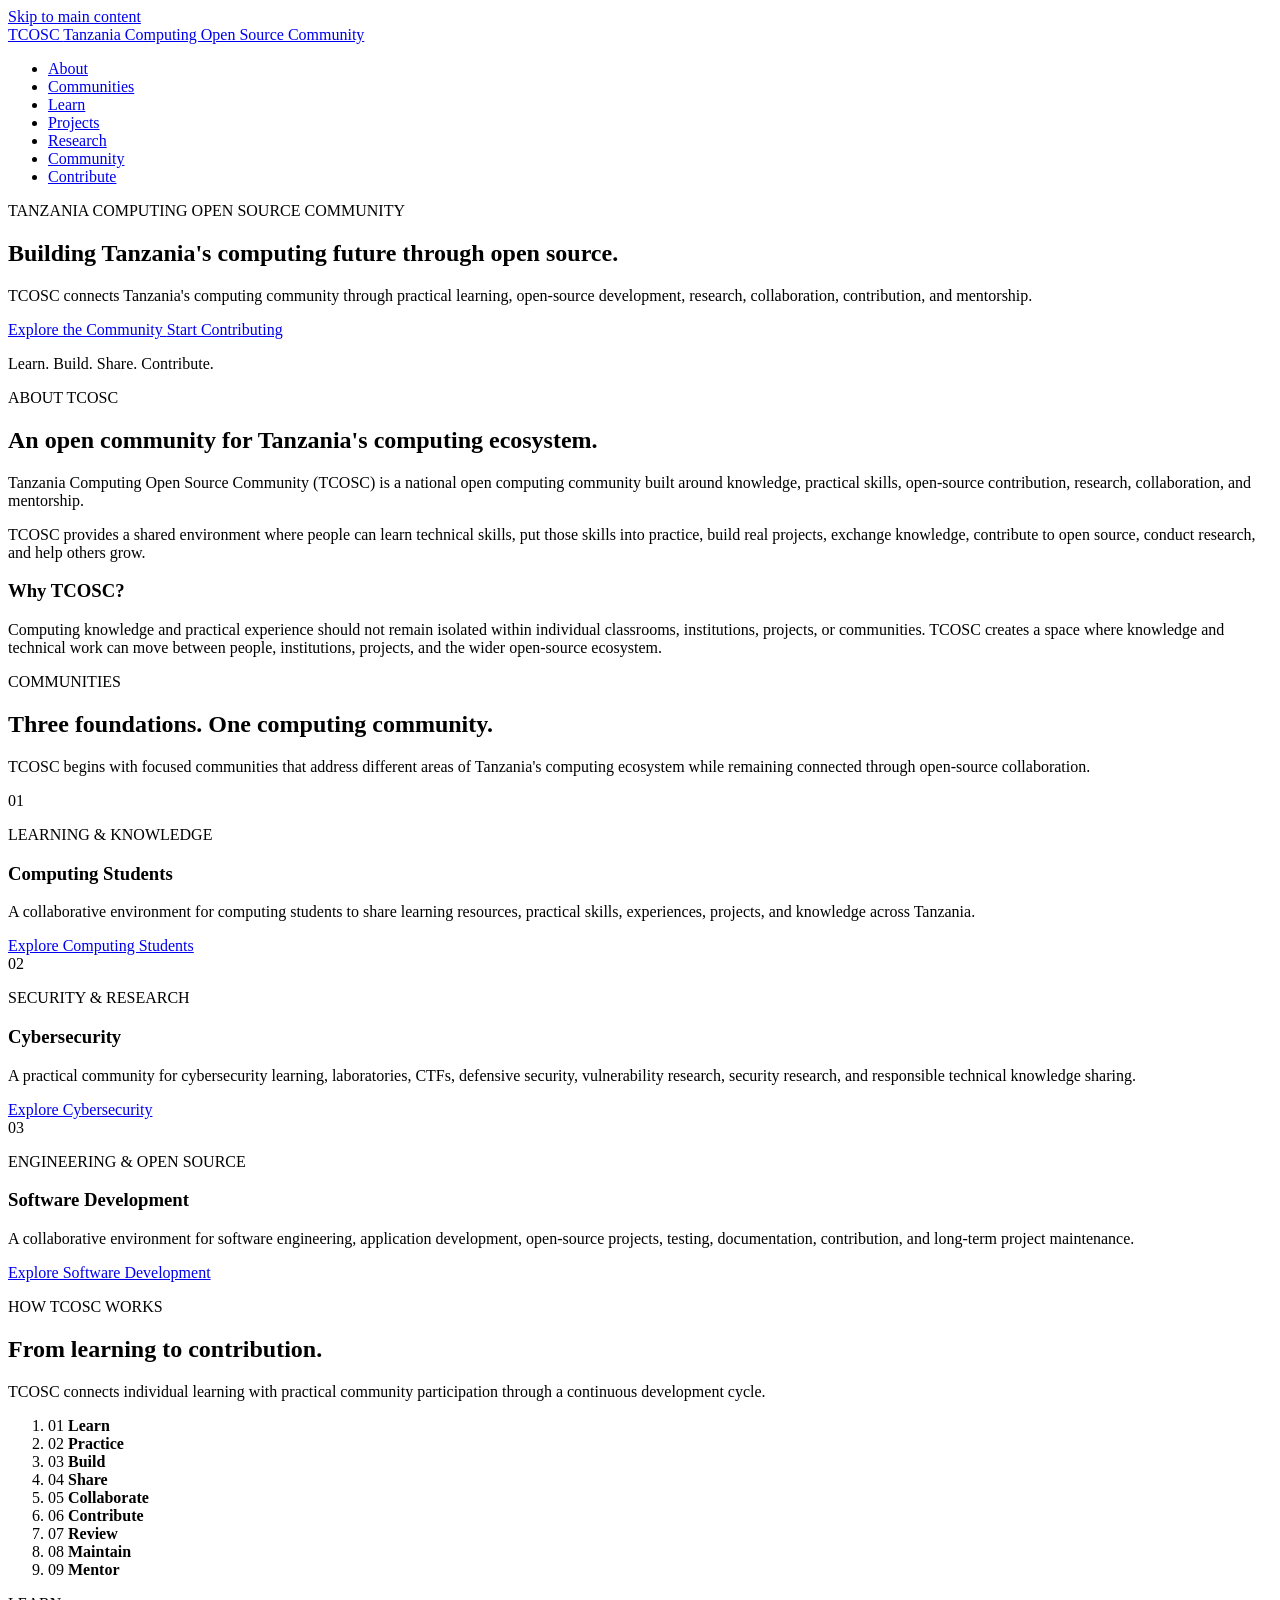
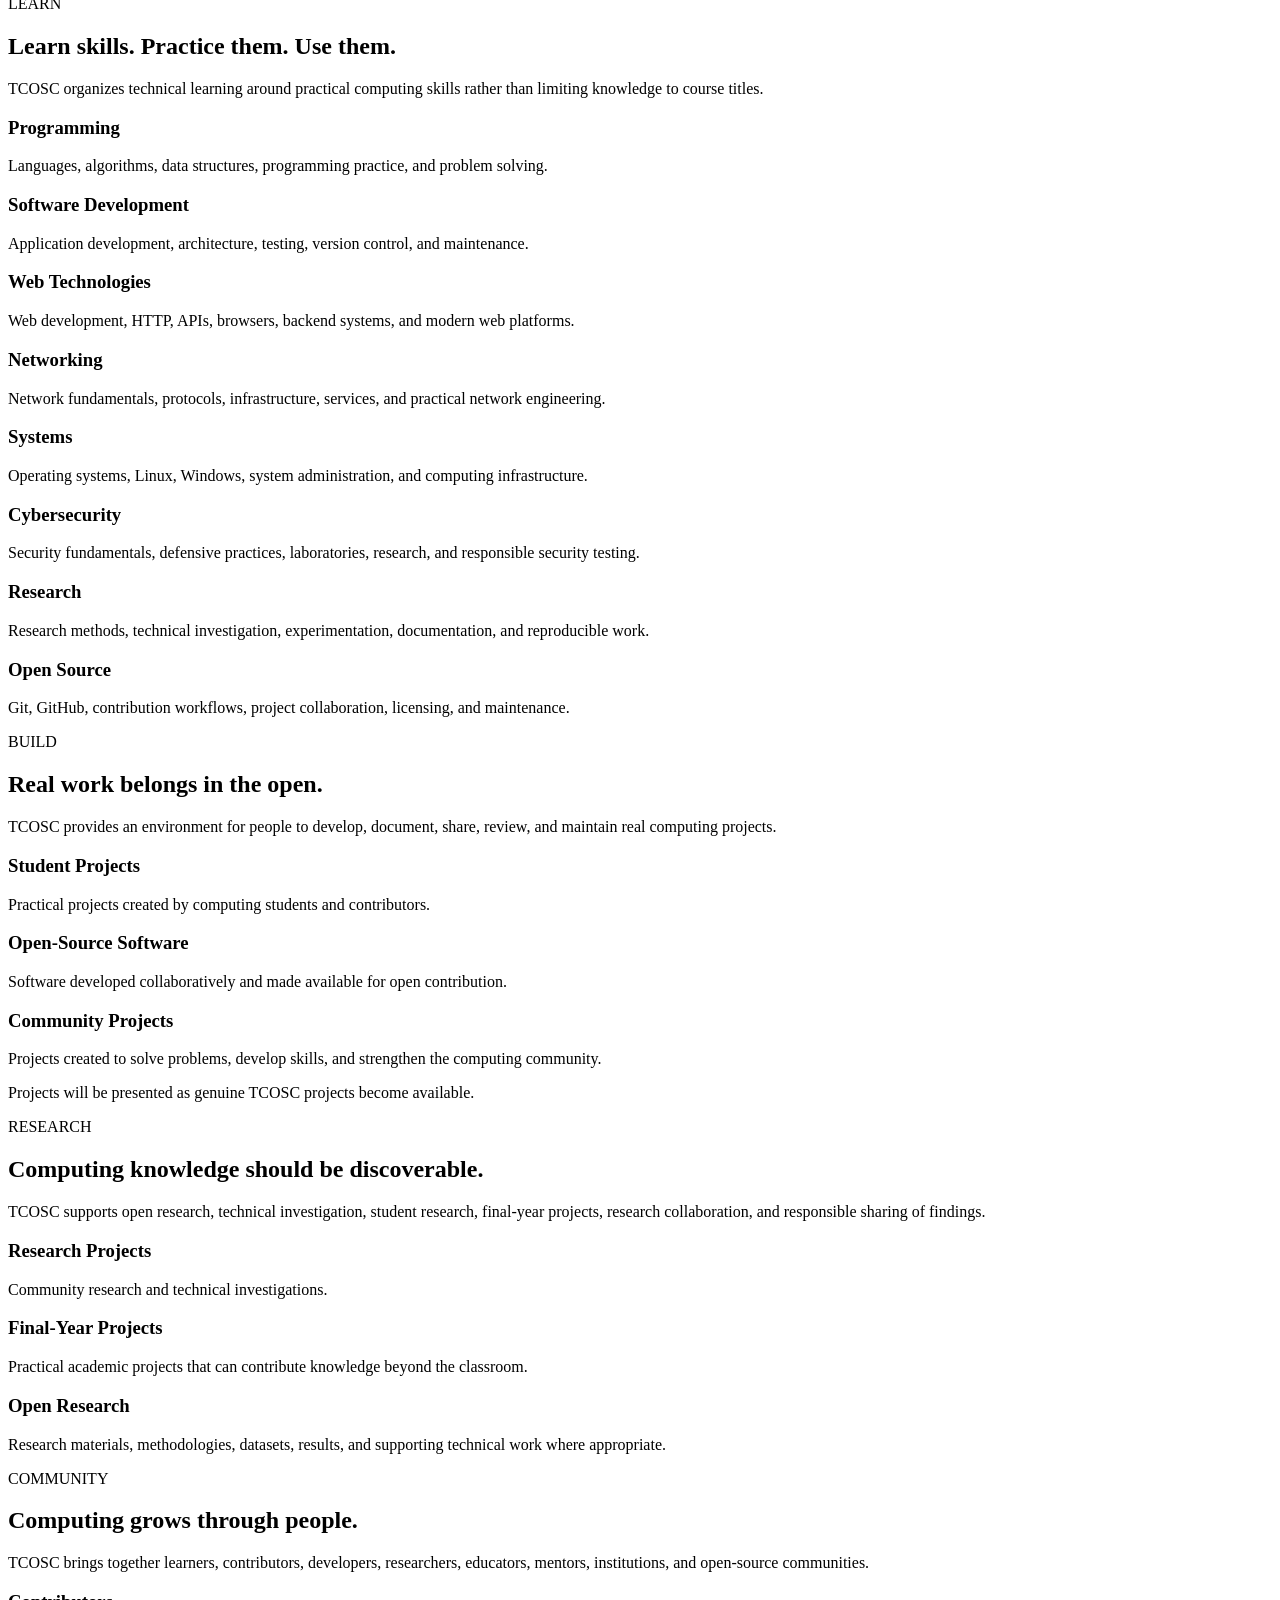
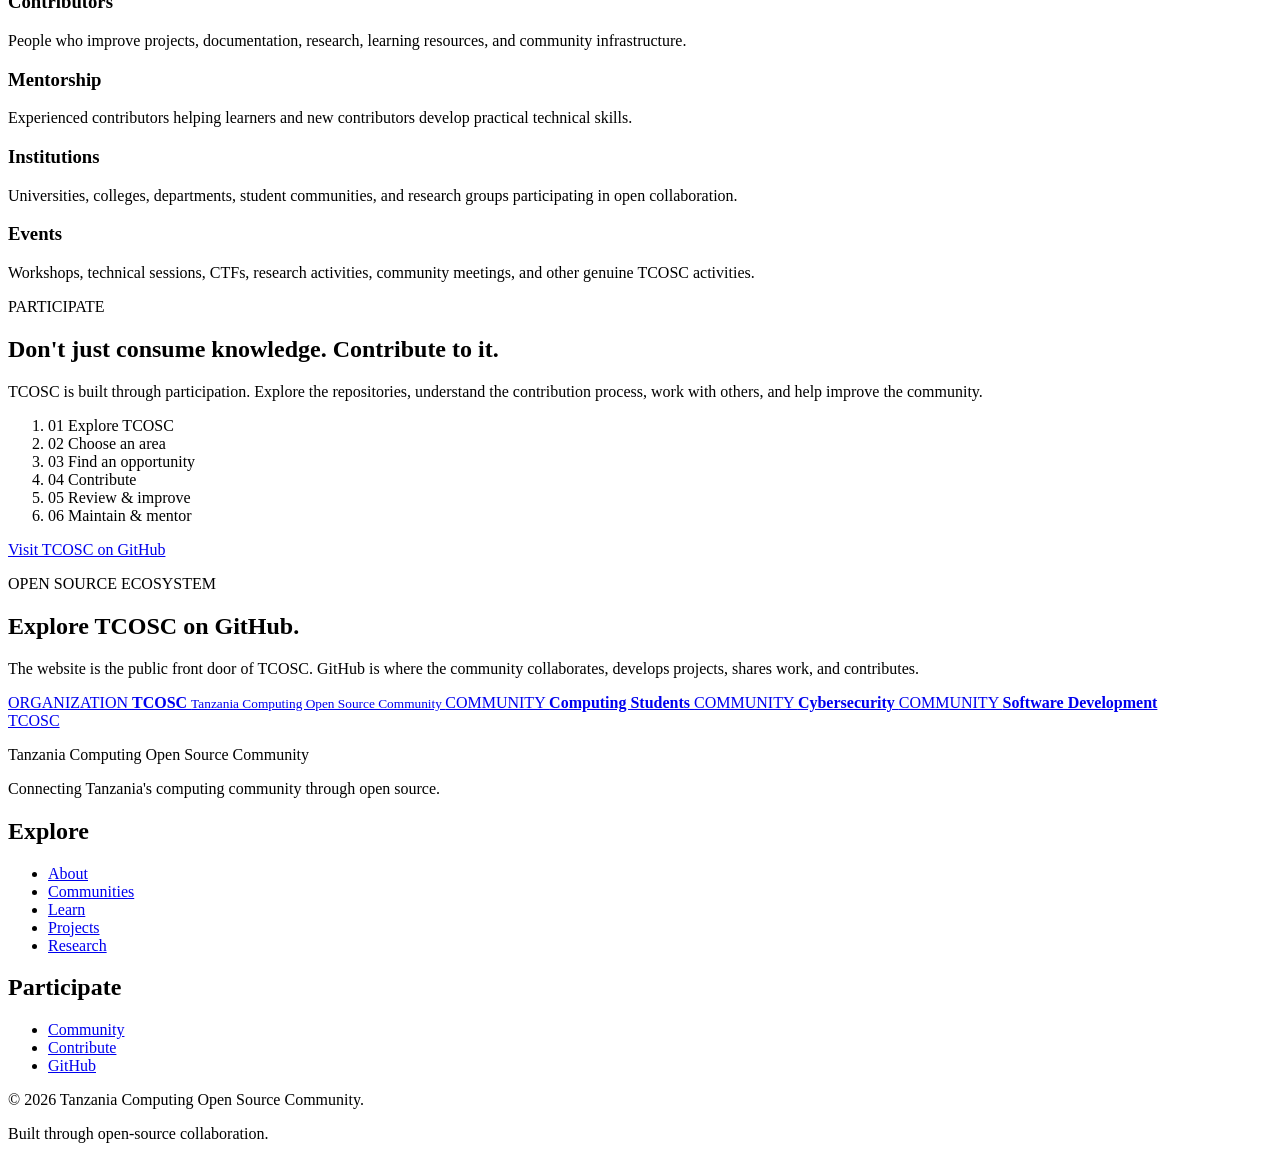
==== index.html @ 1efd0c85 "Build TCOSC production homepage structure" ====
<!DOCTYPE html>
<html lang="en">
<head>
    <meta charset="UTF-8">

    <meta
        name="viewport"
        content="width=device-width, initial-scale=1.0"
    >

    <meta
        name="description"
        content="TCOSC — Tanzania Computing Open Source Community. A national computing community connecting learners, developers, researchers, educators and contributors through open source."
    >

    <meta
        name="keywords"
        content="TCOSC, Tanzania Computing Open Source Community, Tanzania computing, open source Tanzania, software development, cybersecurity, computing students, research"
    >

    <meta
        name="author"
        content="Tanzania Computing Open Source Community"
    >

    <meta
        name="robots"
        content="index, follow"
    >

    <meta
        name="theme-color"
        content="#0b1220"
    >

    <link
        rel="canonical"
        href="https://tanzania-computing-open-community.github.io/"
    >

    <title>
        TCOSC | Tanzania Computing Open Source Community
    </title>

    <!--
        Visual styles will be introduced in styles.css.
        JavaScript will be introduced separately only where
        genuinely required.
    -->
    <link rel="stylesheet" href="styles.css">
</head>

<body>

    <!-- =====================================================
         SKIP NAVIGATION
         ===================================================== -->

    <a
        class="skip-link"
        href="#main-content"
    >
        Skip to main content
    </a>


    <!-- =====================================================
         SITE HEADER
         ===================================================== -->

    <header class="site-header">

        <div class="container header-inner">

            <a
                class="site-brand"
                href="index.html"
                aria-label="TCOSC home"
            >
                <span class="brand-mark" aria-hidden="true">
                    TCOSC
                </span>

                <span class="brand-name">
                    Tanzania Computing Open Source Community
                </span>
            </a>


            <nav
                class="primary-navigation"
                aria-label="Primary navigation"
            >

                <ul class="navigation-list">

                    <li>
                        <a
                            href="#about"
                            class="navigation-link"
                        >
                            About
                        </a>
                    </li>

                    <li>
                        <a
                            href="#communities"
                            class="navigation-link"
                        >
                            Communities
                        </a>
                    </li>

                    <li>
                        <a
                            href="#learn"
                            class="navigation-link"
                        >
                            Learn
                        </a>
                    </li>

                    <li>
                        <a
                            href="#projects"
                            class="navigation-link"
                        >
                            Projects
                        </a>
                    </li>

                    <li>
                        <a
                            href="#research"
                            class="navigation-link"
                        >
                            Research
                        </a>
                    </li>

                    <li>
                        <a
                            href="#community"
                            class="navigation-link"
                        >
                            Community
                        </a>
                    </li>

                    <li>
                        <a
                            href="#contribute"
                            class="navigation-link navigation-link-primary"
                        >
                            Contribute
                        </a>
                    </li>

                </ul>

            </nav>

        </div>

    </header>


    <!-- =====================================================
         MAIN CONTENT
         ===================================================== -->

    <main id="main-content">


        <!-- =================================================
             HERO
             ================================================= -->

        <section
            id="hero"
            class="hero-section"
            aria-labelledby="hero-title"
        >

            <div class="container hero-content">

                <p class="eyebrow">
                    TANZANIA COMPUTING OPEN SOURCE COMMUNITY
                </p>

                <h1 id="hero-title">
                    Building Tanzania's computing future
                    through open source.
                </h1>

                <p class="hero-description">
                    TCOSC connects Tanzania's computing community
                    through practical learning, open-source
                    development, research, collaboration,
                    contribution, and mentorship.
                </p>

                <div class="hero-actions">

                    <a
                        href="#communities"
                        class="button button-primary"
                    >
                        Explore the Community
                    </a>

                    <a
                        href="#contribute"
                        class="button button-secondary"
                    >
                        Start Contributing
                    </a>

                </div>

                <p class="hero-principle">
                    Learn. Build. Share. Contribute.
                </p>

            </div>

        </section>


        <!-- =================================================
             INTRODUCTION / WHY TCOSC
             ================================================= -->

        <section
            id="about"
            class="section section-about"
            aria-labelledby="about-title"
        >

            <div class="container">

                <div class="section-heading">

                    <p class="eyebrow">
                        ABOUT TCOSC
                    </p>

                    <h2 id="about-title">
                        An open community for Tanzania's
                        computing ecosystem.
                    </h2>

                </div>


                <div class="about-grid">

                    <div class="about-primary">

                        <p class="lead">
                            Tanzania Computing Open Source Community
                            (TCOSC) is a national open computing
                            community built around knowledge,
                            practical skills, open-source
                            contribution, research, collaboration,
                            and mentorship.
                        </p>

                        <p>
                            TCOSC provides a shared environment where
                            people can learn technical skills, put
                            those skills into practice, build real
                            projects, exchange knowledge, contribute
                            to open source, conduct research, and
                            help others grow.
                        </p>

                    </div>


                    <div class="about-purpose">

                        <h3>
                            Why TCOSC?
                        </h3>

                        <p>
                            Computing knowledge and practical
                            experience should not remain isolated
                            within individual classrooms,
                            institutions, projects, or communities.
                            TCOSC creates a space where knowledge and
                            technical work can move between people,
                            institutions, projects, and the wider
                            open-source ecosystem.
                        </p>

                    </div>

                </div>

            </div>

        </section>


        <!-- =================================================
             COMMUNITIES
             ================================================= -->

        <section
            id="communities"
            class="section section-communities"
            aria-labelledby="communities-title"
        >

            <div class="container">

                <div class="section-heading">

                    <p class="eyebrow">
                        COMMUNITIES
                    </p>

                    <h2 id="communities-title">
                        Three foundations. One computing community.
                    </h2>

                    <p>
                        TCOSC begins with focused communities that
                        address different areas of Tanzania's
                        computing ecosystem while remaining connected
                        through open-source collaboration.
                    </p>

                </div>


                <div class="community-grid">


                    <!-- COMPUTING STUDENTS -->

                    <article class="community-card">

                        <div
                            class="card-index"
                            aria-hidden="true"
                        >
                            01
                        </div>

                        <p class="card-category">
                            LEARNING &amp; KNOWLEDGE
                        </p>

                        <h3>
                            Computing Students
                        </h3>

                        <p>
                            A collaborative environment for
                            computing students to share learning
                            resources, practical skills, experiences,
                            projects, and knowledge across Tanzania.
                        </p>

                        <a
                            href="https://github.com/tanzania-computing-open-community/tanzania-computing-students"
                            class="card-link"
                            target="_blank"
                            rel="noopener noreferrer"
                        >
                            Explore Computing Students
                        </a>

                    </article>


                    <!-- CYBERSECURITY -->

                    <article class="community-card">

                        <div
                            class="card-index"
                            aria-hidden="true"
                        >
                            02
                        </div>

                        <p class="card-category">
                            SECURITY &amp; RESEARCH
                        </p>

                        <h3>
                            Cybersecurity
                        </h3>

                        <p>
                            A practical community for cybersecurity
                            learning, laboratories, CTFs, defensive
                            security, vulnerability research,
                            security research, and responsible
                            technical knowledge sharing.
                        </p>

                        <a
                            href="https://github.com/tanzania-computing-open-community/tanzania-cybersecurity"
                            class="card-link"
                            target="_blank"
                            rel="noopener noreferrer"
                        >
                            Explore Cybersecurity
                        </a>

                    </article>


                    <!-- SOFTWARE DEVELOPMENT -->

                    <article class="community-card">

                        <div
                            class="card-index"
                            aria-hidden="true"
                        >
                            03
                        </div>

                        <p class="card-category">
                            ENGINEERING &amp; OPEN SOURCE
                        </p>

                        <h3>
                            Software Development
                        </h3>

                        <p>
                            A collaborative environment for software
                            engineering, application development,
                            open-source projects, testing,
                            documentation, contribution, and
                            long-term project maintenance.
                        </p>

                        <a
                            href="https://github.com/tanzania-computing-open-community/tanzania-software-development"
                            class="card-link"
                            target="_blank"
                            rel="noopener noreferrer"
                        >
                            Explore Software Development
                        </a>

                    </article>

                </div>

            </div>

        </section>


        <!-- =================================================
             COMMUNITY CYCLE
             ================================================= -->

        <section
            id="cycle"
            class="section section-cycle"
            aria-labelledby="cycle-title"
        >

            <div class="container">

                <div class="section-heading">

                    <p class="eyebrow">
                        HOW TCOSC WORKS
                    </p>

                    <h2 id="cycle-title">
                        From learning to contribution.
                    </h2>

                    <p>
                        TCOSC connects individual learning with
                        practical community participation through
                        a continuous development cycle.
                    </p>

                </div>


                <ol class="community-cycle">

                    <li>
                        <span>01</span>
                        <strong>Learn</strong>
                    </li>

                    <li>
                        <span>02</span>
                        <strong>Practice</strong>
                    </li>

                    <li>
                        <span>03</span>
                        <strong>Build</strong>
                    </li>

                    <li>
                        <span>04</span>
                        <strong>Share</strong>
                    </li>

                    <li>
                        <span>05</span>
                        <strong>Collaborate</strong>
                    </li>

                    <li>
                        <span>06</span>
                        <strong>Contribute</strong>
                    </li>

                    <li>
                        <span>07</span>
                        <strong>Review</strong>
                    </li>

                    <li>
                        <span>08</span>
                        <strong>Maintain</strong>
                    </li>

                    <li>
                        <span>09</span>
                        <strong>Mentor</strong>
                    </li>

                </ol>

            </div>

        </section>


        <!-- =================================================
             LEARN
             ================================================= -->

        <section
            id="learn"
            class="section section-learn"
            aria-labelledby="learn-title"
        >

            <div class="container">

                <div class="section-heading">

                    <p class="eyebrow">
                        LEARN
                    </p>

                    <h2 id="learn-title">
                        Learn skills. Practice them. Use them.
                    </h2>

                    <p>
                        TCOSC organizes technical learning around
                        practical computing skills rather than
                        limiting knowledge to course titles.
                    </p>

                </div>


                <div class="skills-grid">

                    <article class="skill-item">
                        <h3>Programming</h3>
                        <p>
                            Languages, algorithms, data structures,
                            programming practice, and problem solving.
                        </p>
                    </article>

                    <article class="skill-item">
                        <h3>Software Development</h3>
                        <p>
                            Application development, architecture,
                            testing, version control, and maintenance.
                        </p>
                    </article>

                    <article class="skill-item">
                        <h3>Web Technologies</h3>
                        <p>
                            Web development, HTTP, APIs, browsers,
                            backend systems, and modern web platforms.
                        </p>
                    </article>

                    <article class="skill-item">
                        <h3>Networking</h3>
                        <p>
                            Network fundamentals, protocols,
                            infrastructure, services, and practical
                            network engineering.
                        </p>
                    </article>

                    <article class="skill-item">
                        <h3>Systems</h3>
                        <p>
                            Operating systems, Linux, Windows,
                            system administration, and computing
                            infrastructure.
                        </p>
                    </article>

                    <article class="skill-item">
                        <h3>Cybersecurity</h3>
                        <p>
                            Security fundamentals, defensive
                            practices, laboratories, research, and
                            responsible security testing.
                        </p>
                    </article>

                    <article class="skill-item">
                        <h3>Research</h3>
                        <p>
                            Research methods, technical investigation,
                            experimentation, documentation, and
                            reproducible work.
                        </p>
                    </article>

                    <article class="skill-item">
                        <h3>Open Source</h3>
                        <p>
                            Git, GitHub, contribution workflows,
                            project collaboration, licensing, and
                            maintenance.
                        </p>
                    </article>

                </div>

            </div>

        </section>


        <!-- =================================================
             PROJECTS
             ================================================= -->

        <section
            id="projects"
            class="section section-projects"
            aria-labelledby="projects-title"
        >

            <div class="container">

                <div class="section-heading">

                    <p class="eyebrow">
                        BUILD
                    </p>

                    <h2 id="projects-title">
                        Real work belongs in the open.
                    </h2>

                    <p>
                        TCOSC provides an environment for people to
                        develop, document, share, review, and maintain
                        real computing projects.
                    </p>

                </div>


                <div class="project-areas">

                    <article>
                        <h3>Student Projects</h3>
                        <p>
                            Practical projects created by computing
                            students and contributors.
                        </p>
                    </article>

                    <article>
                        <h3>Open-Source Software</h3>
                        <p>
                            Software developed collaboratively and
                            made available for open contribution.
                        </p>
                    </article>

                    <article>
                        <h3>Community Projects</h3>
                        <p>
                            Projects created to solve problems,
                            develop skills, and strengthen the
                            computing community.
                        </p>
                    </article>

                </div>


                <div class="section-action">

                    <p>
                        Projects will be presented as genuine TCOSC
                        projects become available.
                    </p>

                </div>

            </div>

        </section>


        <!-- =================================================
             RESEARCH
             ================================================= -->

        <section
            id="research"
            class="section section-research"
            aria-labelledby="research-title"
        >

            <div class="container">

                <div class="section-heading">

                    <p class="eyebrow">
                        RESEARCH
                    </p>

                    <h2 id="research-title">
                        Computing knowledge should be discoverable.
                    </h2>

                    <p>
                        TCOSC supports open research, technical
                        investigation, student research, final-year
                        projects, research collaboration, and
                        responsible sharing of findings.
                    </p>

                </div>


                <div class="research-areas">

                    <article>
                        <h3>Research Projects</h3>
                        <p>
                            Community research and technical
                            investigations.
                        </p>
                    </article>

                    <article>
                        <h3>Final-Year Projects</h3>
                        <p>
                            Practical academic projects that can
                            contribute knowledge beyond the classroom.
                        </p>
                    </article>

                    <article>
                        <h3>Open Research</h3>
                        <p>
                            Research materials, methodologies,
                            datasets, results, and supporting
                            technical work where appropriate.
                        </p>
                    </article>

                </div>

            </div>

        </section>


        <!-- =================================================
             COMMUNITY PARTICIPATION
             ================================================= -->

        <section
            id="community"
            class="section section-community"
            aria-labelledby="community-title"
        >

            <div class="container">

                <div class="section-heading">

                    <p class="eyebrow">
                        COMMUNITY
                    </p>

                    <h2 id="community-title">
                        Computing grows through people.
                    </h2>

                    <p>
                        TCOSC brings together learners, contributors,
                        developers, researchers, educators, mentors,
                        institutions, and open-source communities.
                    </p>

                </div>


                <div class="participation-grid">

                    <article>
                        <h3>Contributors</h3>
                        <p>
                            People who improve projects, documentation,
                            research, learning resources, and community
                            infrastructure.
                        </p>
                    </article>

                    <article>
                        <h3>Mentorship</h3>
                        <p>
                            Experienced contributors helping learners
                            and new contributors develop practical
                            technical skills.
                        </p>
                    </article>

                    <article>
                        <h3>Institutions</h3>
                        <p>
                            Universities, colleges, departments,
                            student communities, and research groups
                            participating in open collaboration.
                        </p>
                    </article>

                    <article>
                        <h3>Events</h3>
                        <p>
                            Workshops, technical sessions, CTFs,
                            research activities, community meetings,
                            and other genuine TCOSC activities.
                        </p>
                    </article>

                </div>

            </div>

        </section>


        <!-- =================================================
             CONTRIBUTION
             ================================================= -->

        <section
            id="contribute"
            class="section section-contribute"
            aria-labelledby="contribute-title"
        >

            <div class="container">

                <div class="contribute-content">

                    <div>

                        <p class="eyebrow">
                            PARTICIPATE
                        </p>

                        <h2 id="contribute-title">
                            Don't just consume knowledge.
                            Contribute to it.
                        </h2>

                        <p>
                            TCOSC is built through participation.
                            Explore the repositories, understand the
                            contribution process, work with others,
                            and help improve the community.
                        </p>

                    </div>


                    <ol class="contribution-path">

                        <li>
                            <span>01</span>
                            Explore TCOSC
                        </li>

                        <li>
                            <span>02</span>
                            Choose an area
                        </li>

                        <li>
                            <span>03</span>
                            Find an opportunity
                        </li>

                        <li>
                            <span>04</span>
                            Contribute
                        </li>

                        <li>
                            <span>05</span>
                            Review &amp; improve
                        </li>

                        <li>
                            <span>06</span>
                            Maintain &amp; mentor
                        </li>

                    </ol>


                    <div class="contribute-action">

                        <a
                            href="https://github.com/tanzania-computing-open-community"
                            class="button button-primary"
                            target="_blank"
                            rel="noopener noreferrer"
                        >
                            Visit TCOSC on GitHub
                        </a>

                    </div>

                </div>

            </div>

        </section>


        <!-- =================================================
             CURRENT ECOSYSTEM
             ================================================= -->

        <section
            id="github"
            class="section section-github"
            aria-labelledby="github-title"
        >

            <div class="container">

                <div class="section-heading">

                    <p class="eyebrow">
                        OPEN SOURCE ECOSYSTEM
                    </p>

                    <h2 id="github-title">
                        Explore TCOSC on GitHub.
                    </h2>

                    <p>
                        The website is the public front door of TCOSC.
                        GitHub is where the community collaborates,
                        develops projects, shares work, and contributes.
                    </p>

                </div>


                <div class="repository-grid">

                    <a
                        href="https://github.com/tanzania-computing-open-community"
                        class="repository-card repository-card-featured"
                        target="_blank"
                        rel="noopener noreferrer"
                    >

                        <span>
                            ORGANIZATION
                        </span>

                        <strong>
                            TCOSC
                        </strong>

                        <small>
                            Tanzania Computing Open Source Community
                        </small>

                    </a>


                    <a
                        href="https://github.com/tanzania-computing-open-community/tanzania-computing-students"
                        class="repository-card"
                        target="_blank"
                        rel="noopener noreferrer"
                    >

                        <span>
                            COMMUNITY
                        </span>

                        <strong>
                            Computing Students
                        </strong>

                    </a>


                    <a
                        href="https://github.com/tanzania-computing-open-community/tanzania-cybersecurity"
                        class="repository-card"
                        target="_blank"
                        rel="noopener noreferrer"
                    >

                        <span>
                            COMMUNITY
                        </span>

                        <strong>
                            Cybersecurity
                        </strong>

                    </a>


                    <a
                        href="https://github.com/tanzania-computing-open-community/tanzania-software-development"
                        class="repository-card"
                        target="_blank"
                        rel="noopener noreferrer"
                    >

                        <span>
                            COMMUNITY
                        </span>

                        <strong>
                            Software Development
                        </strong>

                    </a>

                </div>

            </div>

        </section>

    </main>


    <!-- =====================================================
         SITE FOOTER
         ===================================================== -->

    <footer class="site-footer">

        <div class="container footer-grid">


            <div class="footer-brand">

                <a
                    href="index.html"
                    class="footer-brand-name"
                >
                    TCOSC
                </a>

                <p>
                    Tanzania Computing Open Source Community
                </p>

                <p>
                    Connecting Tanzania's computing community
                    through open source.
                </p>

            </div>


            <div class="footer-navigation">

                <h2>
                    Explore
                </h2>

                <ul>

                    <li>
                        <a href="#about">
                            About
                        </a>
                    </li>

                    <li>
                        <a href="#communities">
                            Communities
                        </a>
                    </li>

                    <li>
                        <a href="#learn">
                            Learn
                        </a>
                    </li>

                    <li>
                        <a href="#projects">
                            Projects
                        </a>
                    </li>

                    <li>
                        <a href="#research">
                            Research
                        </a>
                    </li>

                </ul>

            </div>


            <div class="footer-navigation">

                <h2>
                    Participate
                </h2>

                <ul>

                    <li>
                        <a href="#community">
                            Community
                        </a>
                    </li>

                    <li>
                        <a href="#contribute">
                            Contribute
                        </a>
                    </li>

                    <li>
                        <a
                            href="https://github.com/tanzania-computing-open-community"
                            target="_blank"
                            rel="noopener noreferrer"
                        >
                            GitHub
                        </a>
                    </li>

                </ul>

            </div>


        </div>


        <div class="container footer-bottom">

            <p>
                &copy; 2026 Tanzania Computing Open Source Community.
            </p>

            <p>
                Built through open-source collaboration.
            </p>

        </div>

    </footer>


</body>
</html>
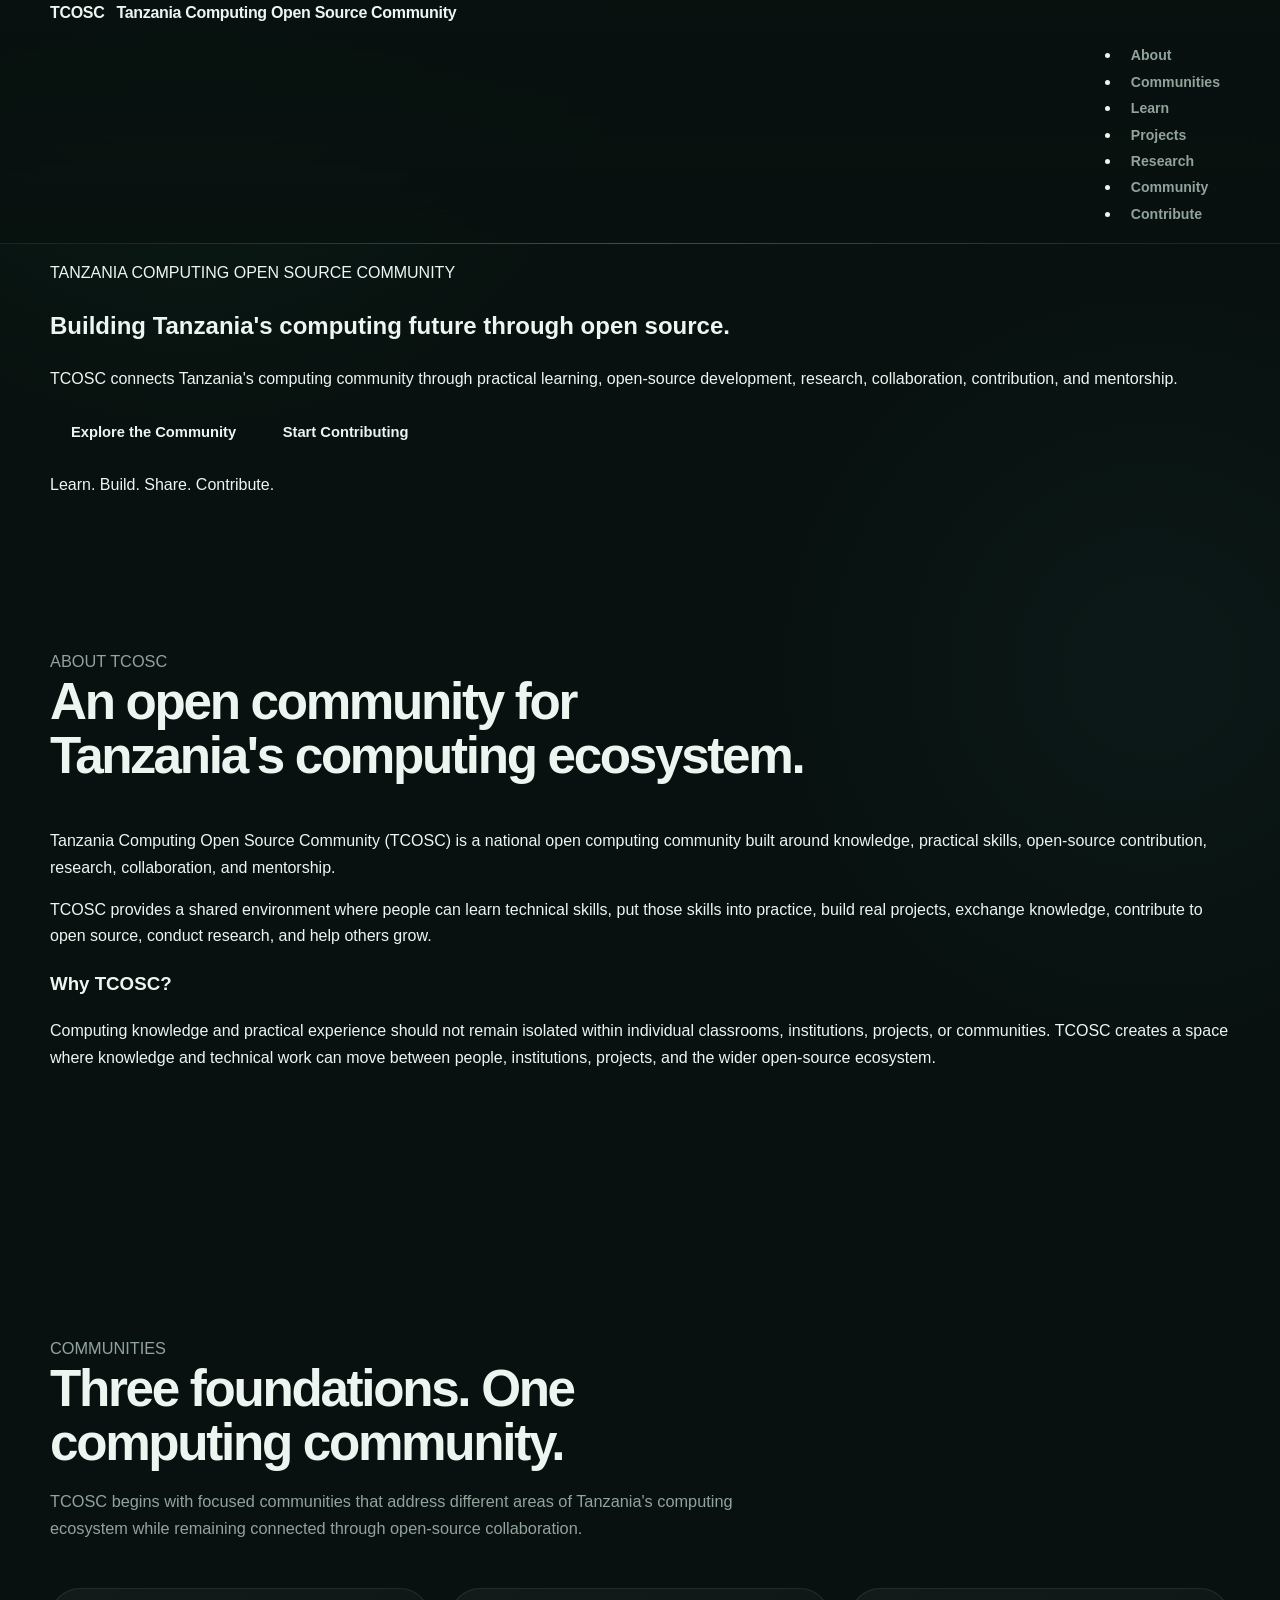
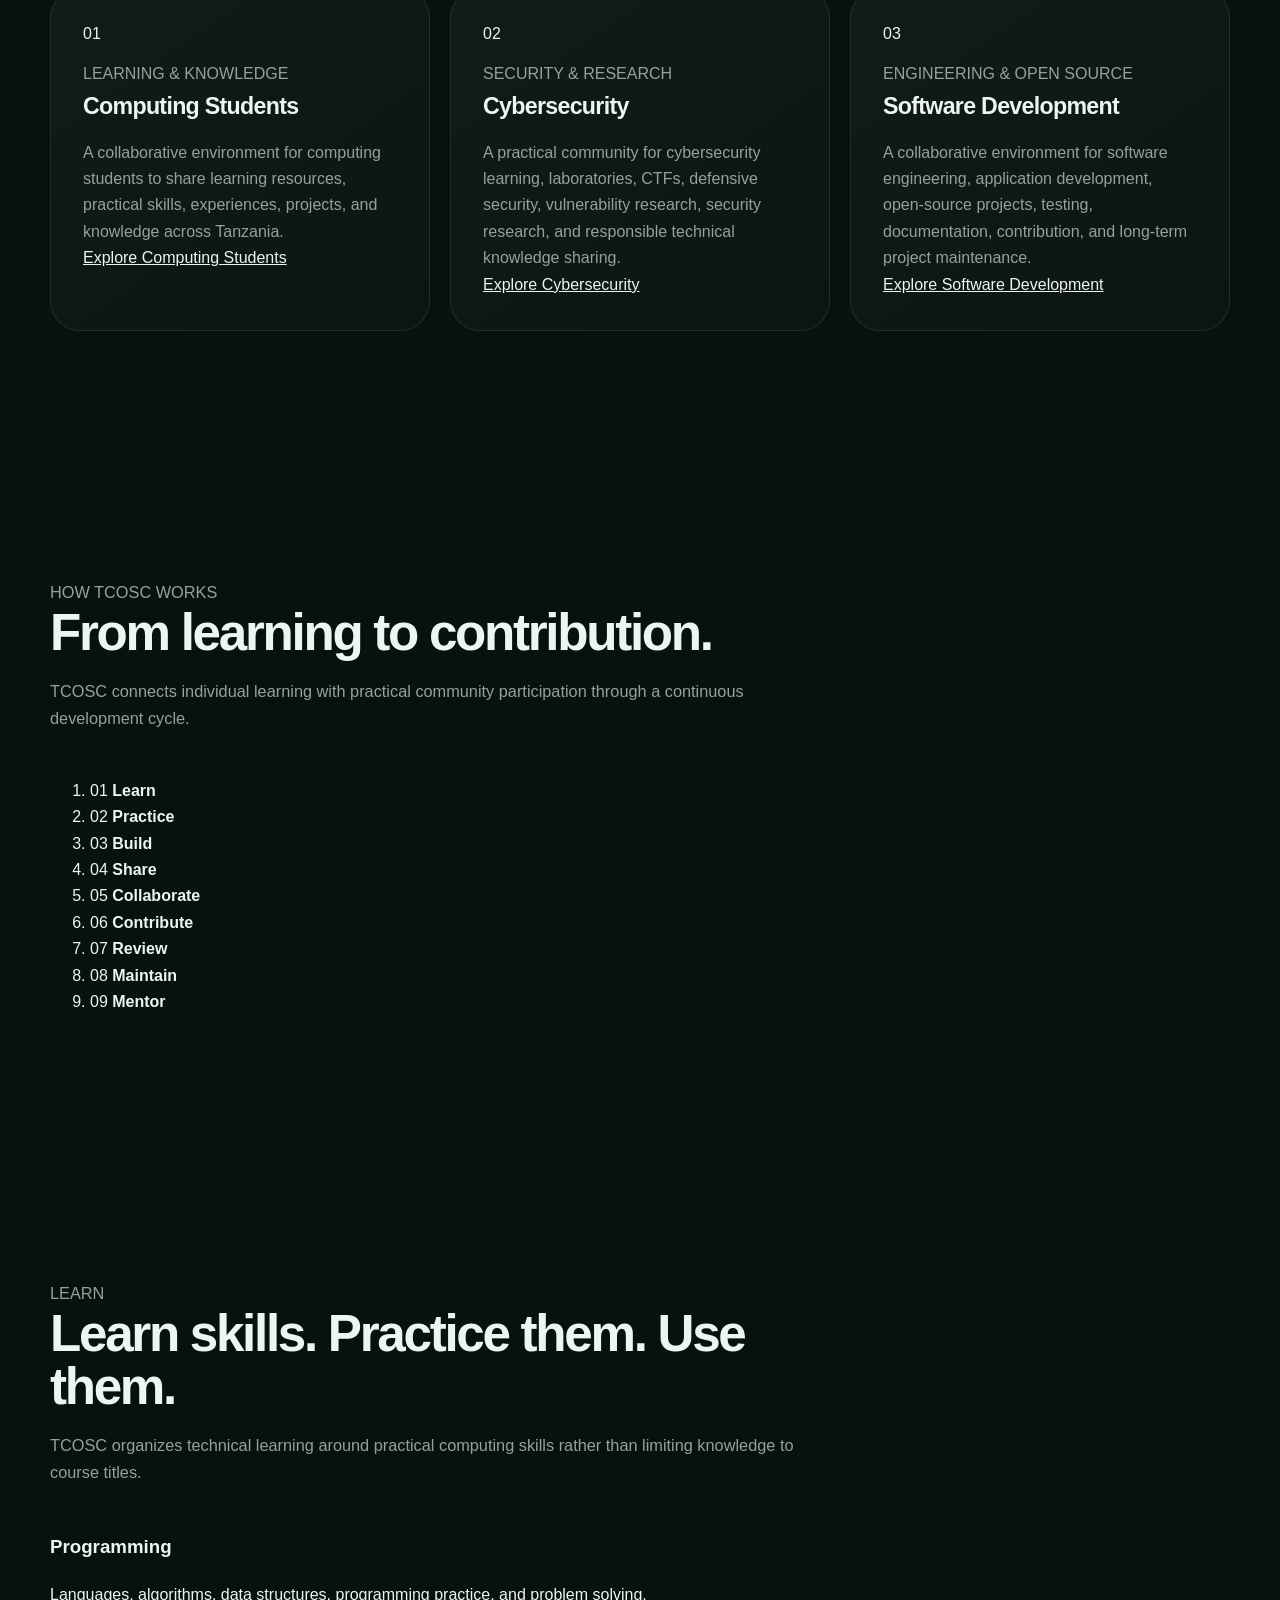
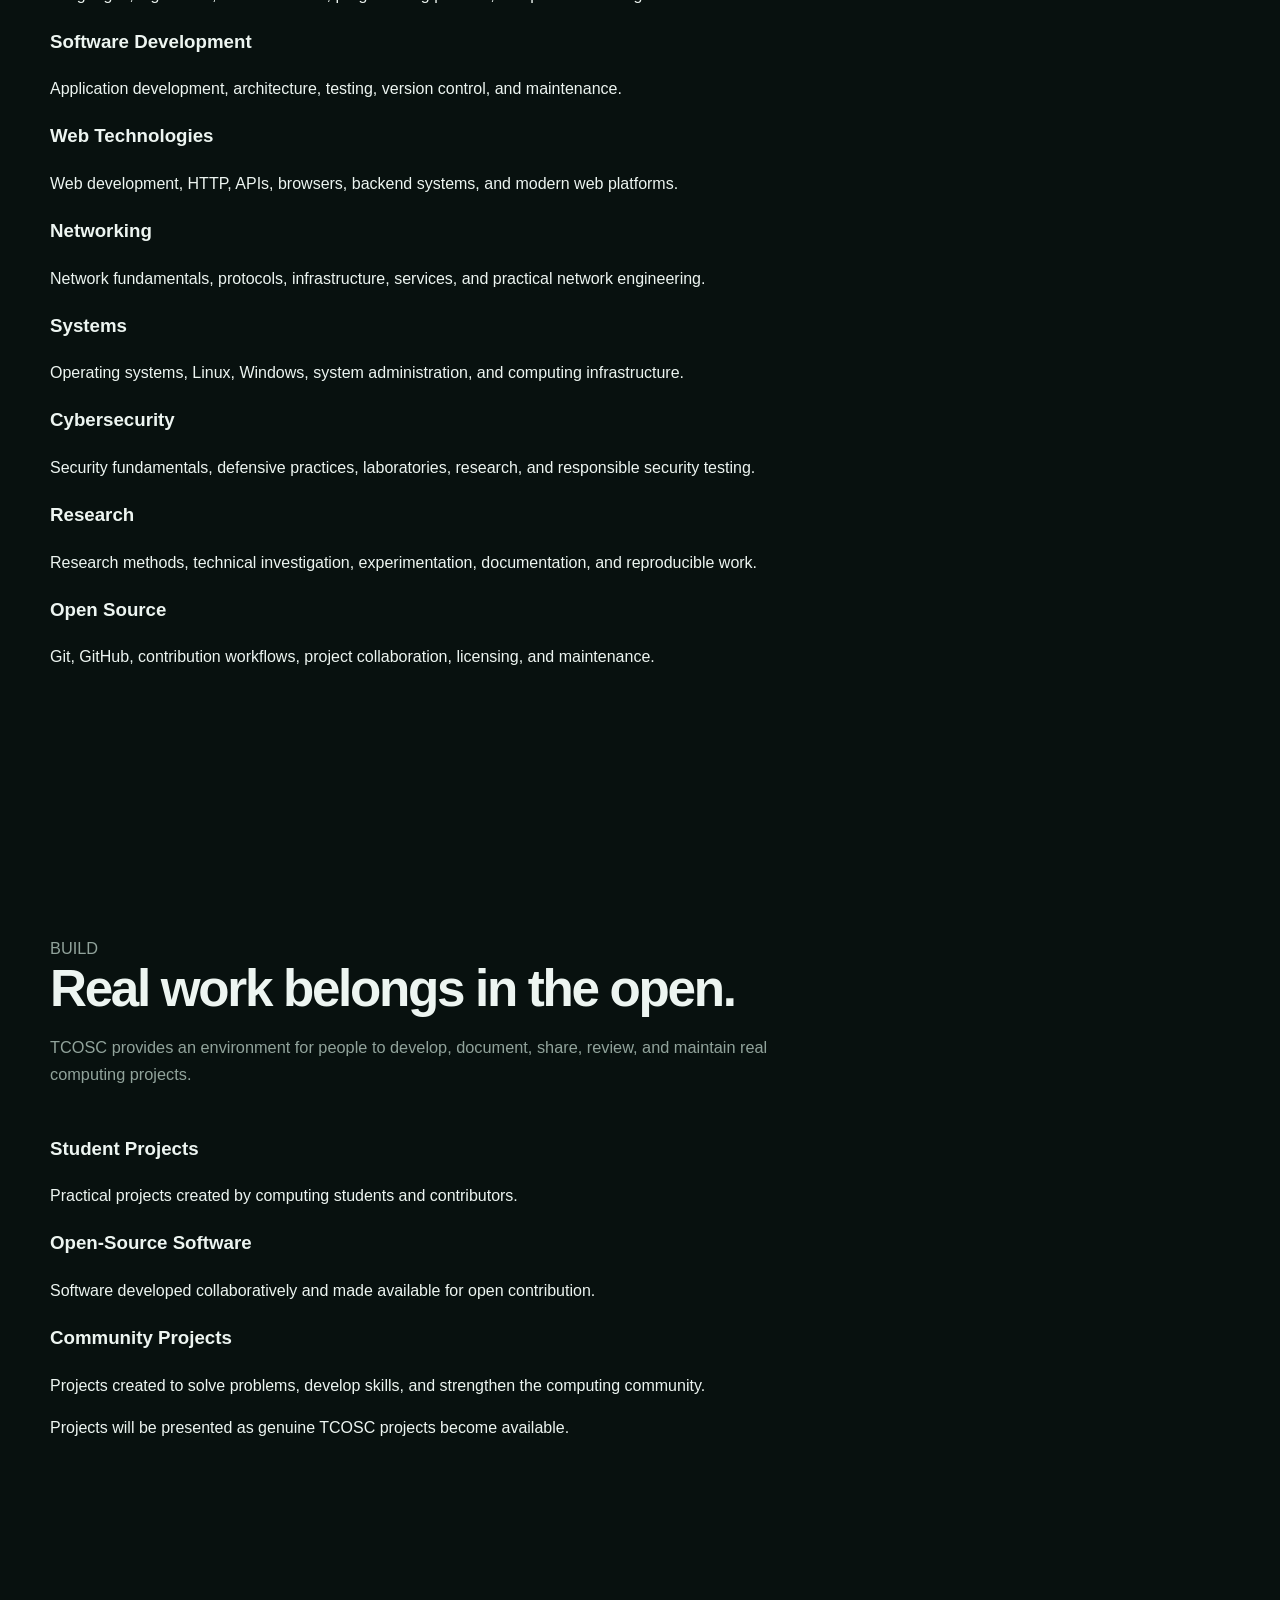
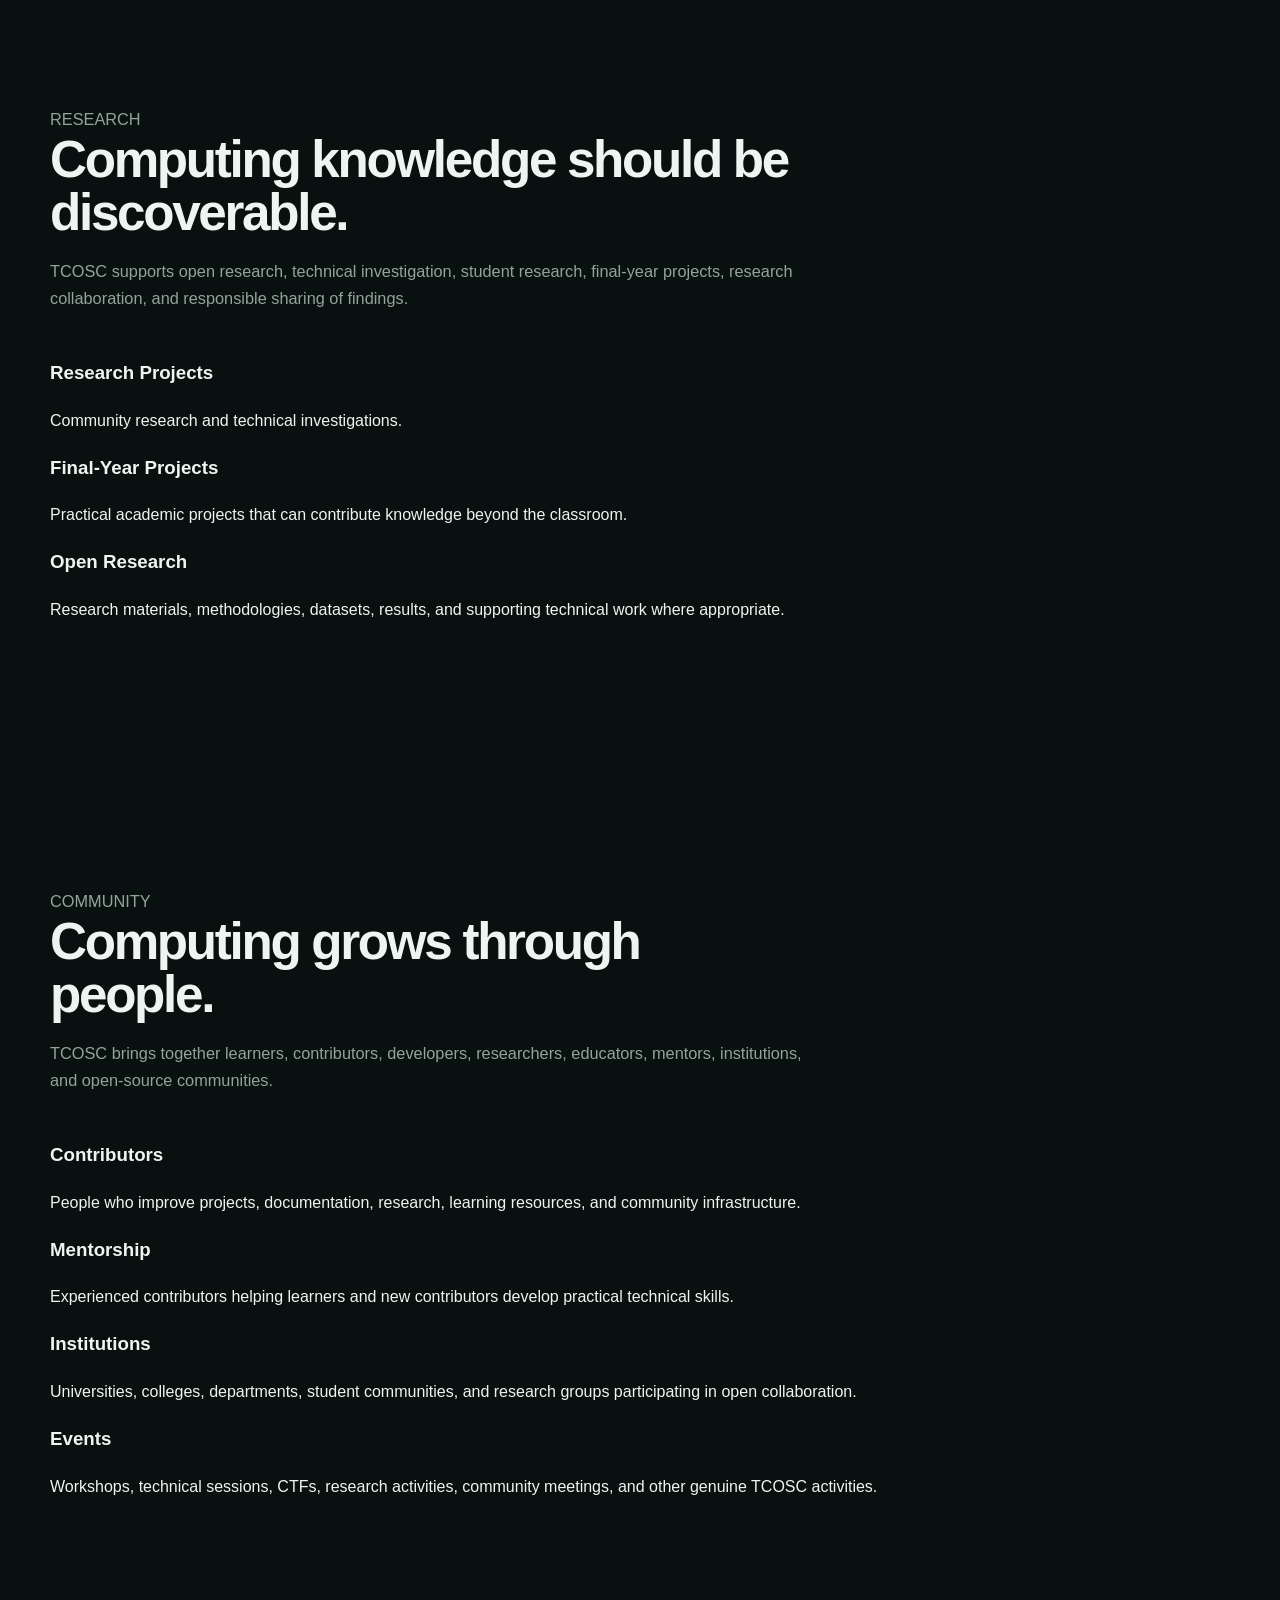
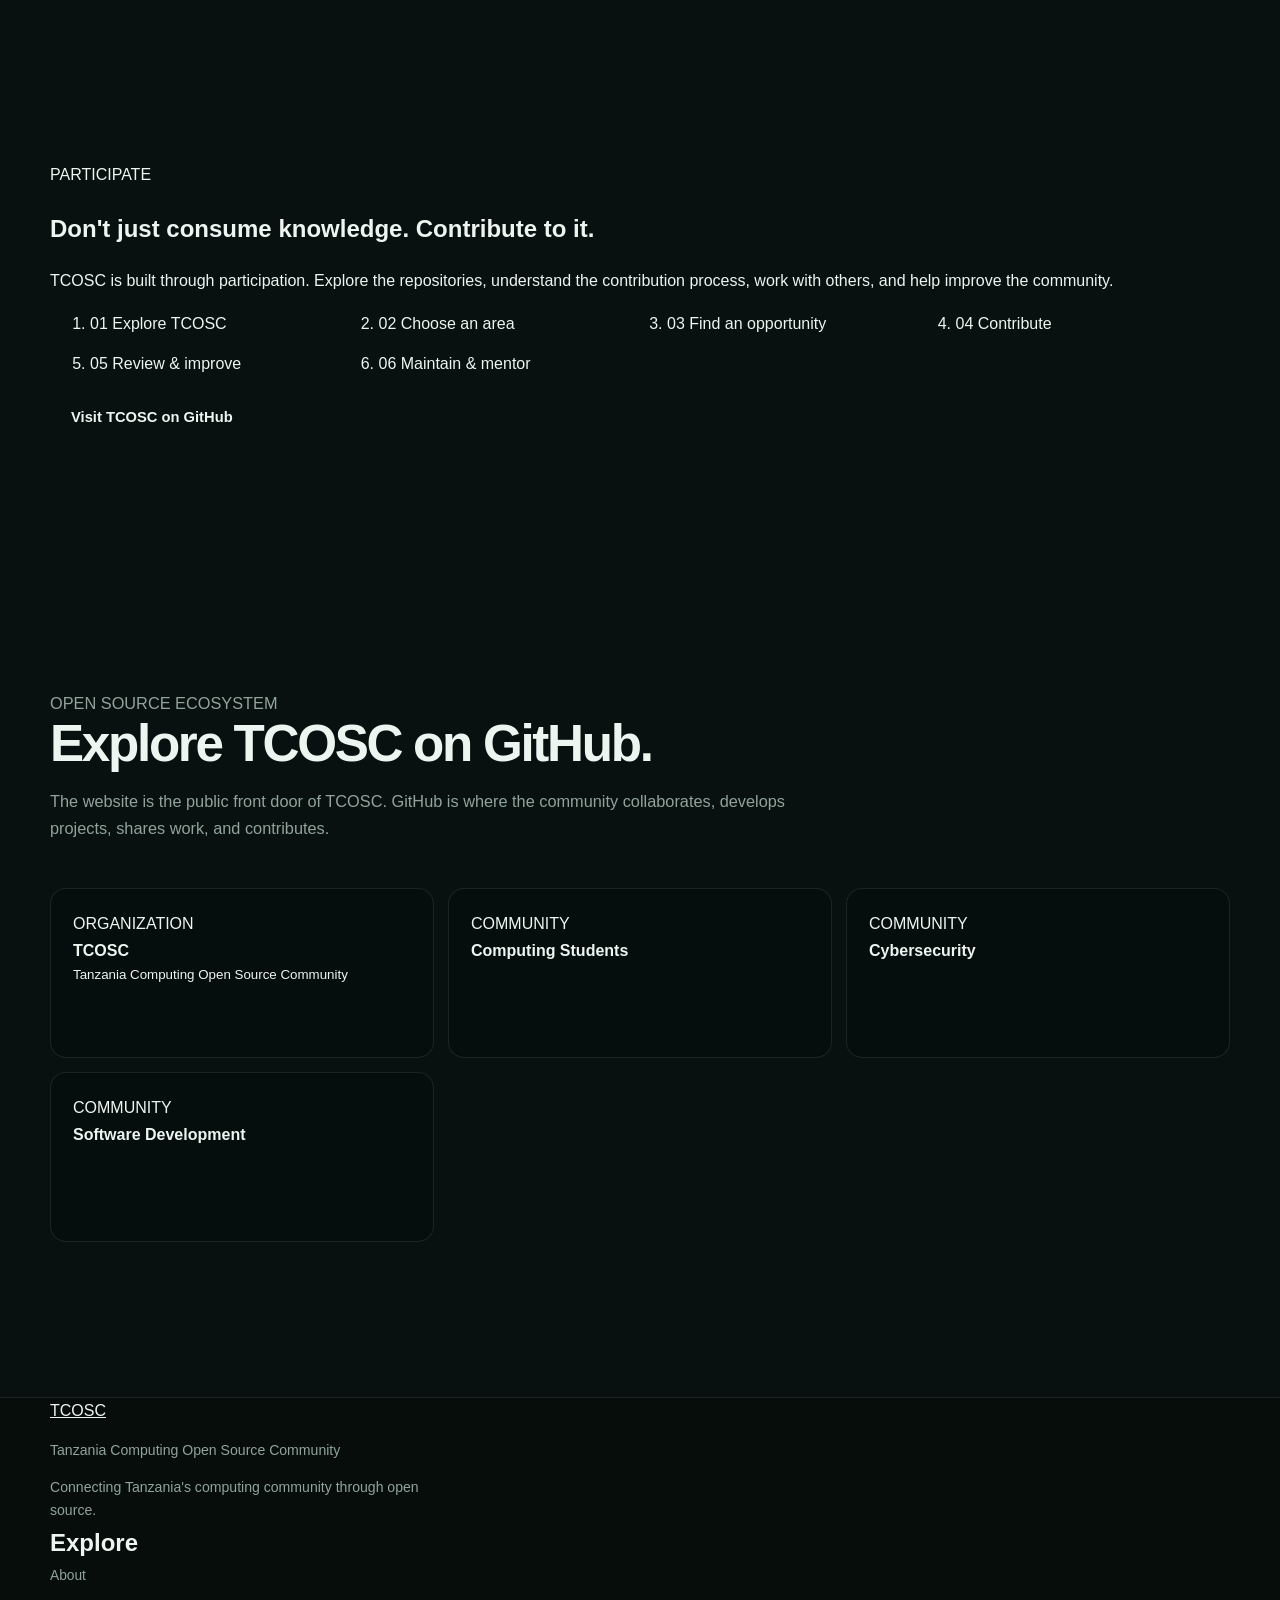
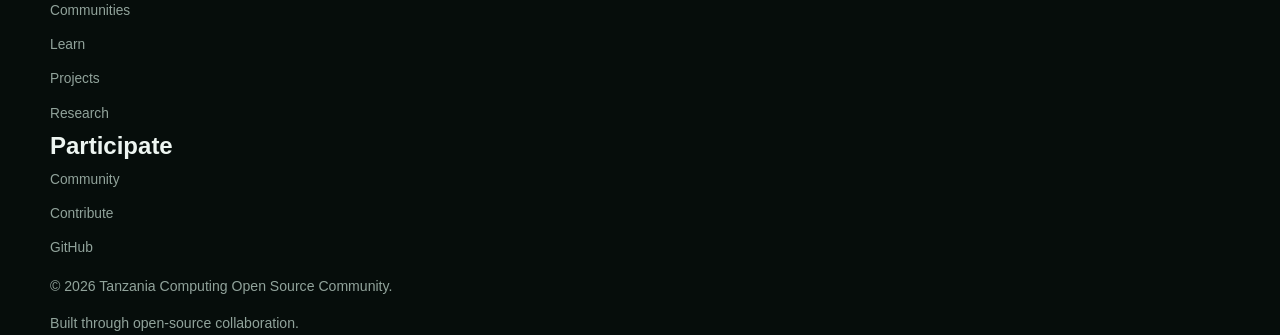
==== commit 37fc93d7: "Build TCOSC production homepage structure" ====
--- a/index.html
+++ b/index.html
@@ -1204,7 +1204,8 @@
         </div>
 
     </footer>
-
-
+    
+    <script src="script.js"></script> 
+    
 </body>
 </html>
--- a/styles.css
+++ b/styles.css
@@ -0,0 +1,2000 @@
+/* =========================================================
+   TCOSC — Tanzania Computing Open Source Community
+   Global Website Design System
+   ========================================================= */
+
+/* ---------------------------------------------------------
+   01. Design Tokens
+   --------------------------------------------------------- */
+
+:root {
+    /* Core surfaces */
+    --color-bg: #08110f;
+    --color-bg-soft: #0b1714;
+    --color-surface: #0f1d19;
+    --color-surface-raised: #13241f;
+    --color-surface-hover: #172b25;
+
+    /* Borders */
+    --color-border: rgba(214, 226, 220, 0.10);
+    --color-border-strong: rgba(214, 226, 220, 0.18);
+
+    /* Tanzania-inspired identity */
+    --color-green: #20a86b;
+    --color-green-light: #45c98a;
+    --color-green-dark: #13744a;
+
+    --color-gold: #d6a84f;
+    --color-gold-light: #e5c273;
+
+    /* Supporting technical accent */
+    --color-cyan: #55c7d9;
+
+    /* Typography */
+    --color-text: #edf5f1;
+    --color-text-soft: #c3d0ca;
+    --color-text-muted: #91a39b;
+    --color-text-faint: #71817b;
+
+    /* Status */
+    --color-success: #55d99a;
+
+    /* Shadows */
+    --shadow-sm: 0 8px 24px rgba(0, 0, 0, 0.18);
+    --shadow-md: 0 18px 45px rgba(0, 0, 0, 0.24);
+    --shadow-lg: 0 28px 70px rgba(0, 0, 0, 0.32);
+
+    /* Soft identity glows */
+    --glow-green:
+        0 0 0 1px rgba(32, 168, 107, 0.10),
+        0 12px 45px rgba(32, 168, 107, 0.10);
+
+    --glow-green-hover:
+        0 0 0 1px rgba(69, 201, 138, 0.28),
+        0 18px 55px rgba(32, 168, 107, 0.18);
+
+    --glow-gold:
+        0 0 0 1px rgba(214, 168, 79, 0.10),
+        0 14px 45px rgba(214, 168, 79, 0.08);
+
+    /* Layout */
+    --container-width: 1180px;
+    --container-wide: 1280px;
+    --content-width: 820px;
+
+    /* Radius */
+    --radius-sm: 10px;
+    --radius-md: 16px;
+    --radius-lg: 22px;
+    --radius-xl: 30px;
+
+    /* Motion */
+    --transition-fast: 160ms ease;
+    --transition-base: 240ms ease;
+    --transition-slow: 420ms ease;
+
+    /* Typography */
+    --font-sans:
+        Inter,
+        ui-sans-serif,
+        -apple-system,
+        BlinkMacSystemFont,
+        "Segoe UI",
+        Roboto,
+        Helvetica,
+        Arial,
+        sans-serif;
+
+    --font-mono:
+        "SFMono-Regular",
+        Consolas,
+        "Liberation Mono",
+        Menlo,
+        monospace;
+}
+
+
+/* ---------------------------------------------------------
+   02. Reset / Base
+   --------------------------------------------------------- */
+
+*,
+*::before,
+*::after {
+    box-sizing: border-box;
+}
+
+html {
+    scroll-behavior: smooth;
+    scroll-padding-top: 90px;
+}
+
+body {
+    margin: 0;
+    min-width: 320px;
+
+    background:
+        radial-gradient(
+            circle at 15% 0%,
+            rgba(32, 168, 107, 0.08),
+            transparent 28rem
+        ),
+        radial-gradient(
+            circle at 90% 8%,
+            rgba(85, 199, 217, 0.045),
+            transparent 25rem
+        ),
+        var(--color-bg);
+
+    color: var(--color-text);
+    font-family: var(--font-sans);
+    font-size: 16px;
+    line-height: 1.65;
+
+    -webkit-font-smoothing: antialiased;
+    text-rendering: optimizeLegibility;
+}
+
+img,
+svg {
+    display: block;
+    max-width: 100%;
+}
+
+img {
+    height: auto;
+}
+
+button,
+input,
+textarea,
+select {
+    font: inherit;
+}
+
+button,
+a {
+    -webkit-tap-highlight-color: transparent;
+}
+
+a {
+    color: inherit;
+}
+
+::selection {
+    background: rgba(32, 168, 107, 0.30);
+    color: var(--color-text);
+}
+
+
+/* ---------------------------------------------------------
+   03. Accessibility
+   --------------------------------------------------------- */
+
+.skip-link {
+    position: fixed;
+    top: 12px;
+    left: 12px;
+    z-index: 1000;
+
+    transform: translateY(-180%);
+
+    padding: 10px 16px;
+
+    border-radius: var(--radius-sm);
+    background: var(--color-green);
+    color: #06100c;
+
+    font-weight: 700;
+    text-decoration: none;
+
+    transition: transform var(--transition-fast);
+}
+
+.skip-link:focus {
+    transform: translateY(0);
+}
+
+:focus-visible {
+    outline: 3px solid rgba(85, 199, 217, 0.75);
+    outline-offset: 4px;
+}
+
+
+/* ---------------------------------------------------------
+   04. Global Layout
+   --------------------------------------------------------- */
+
+.container {
+    width: min(
+        calc(100% - 40px),
+        var(--container-width)
+    );
+
+    margin-inline: auto;
+}
+
+.container--wide {
+    width: min(
+        calc(100% - 40px),
+        var(--container-wide)
+    );
+
+    margin-inline: auto;
+}
+
+.content-width {
+    width: min(100%, var(--content-width));
+}
+
+section {
+    position: relative;
+}
+
+
+/* ---------------------------------------------------------
+   05. Header / Navigation
+   --------------------------------------------------------- */
+
+.site-header {
+    position: sticky;
+    top: 0;
+    z-index: 100;
+
+    border-bottom: 1px solid var(--color-border);
+
+    background:
+        linear-gradient(
+            to bottom,
+            rgba(8, 17, 15, 0.94),
+            rgba(8, 17, 15, 0.84)
+        );
+
+    backdrop-filter: blur(18px);
+    -webkit-backdrop-filter: blur(18px);
+}
+
+.site-header::after {
+    content: "";
+
+    position: absolute;
+    right: 8%;
+    bottom: -1px;
+    left: 8%;
+
+    height: 1px;
+
+    background:
+        linear-gradient(
+            90deg,
+            transparent,
+            rgba(32, 168, 107, 0.45),
+            transparent
+        );
+
+    pointer-events: none;
+}
+
+.site-header__inner {
+    min-height: 76px;
+
+    display: flex;
+    align-items: center;
+    justify-content: space-between;
+    gap: 32px;
+}
+
+.site-brand {
+    display: inline-flex;
+    align-items: center;
+    gap: 12px;
+
+    color: var(--color-text);
+    text-decoration: none;
+
+    font-weight: 800;
+    letter-spacing: -0.02em;
+}
+
+.site-brand__mark {
+    width: 38px;
+    height: 38px;
+
+    display: grid;
+    place-items: center;
+
+    border: 1px solid rgba(69, 201, 138, 0.30);
+    border-radius: 12px;
+
+    background:
+        linear-gradient(
+            145deg,
+            rgba(32, 168, 107, 0.24),
+            rgba(214, 168, 79, 0.10)
+        );
+
+    box-shadow:
+        inset 0 1px 0 rgba(255, 255, 255, 0.06),
+        0 8px 24px rgba(32, 168, 107, 0.08);
+}
+
+.site-brand__text {
+    display: flex;
+    flex-direction: column;
+
+    line-height: 1.05;
+}
+
+.site-brand__name {
+    font-size: 0.95rem;
+}
+
+.site-brand__descriptor {
+    margin-top: 4px;
+
+    color: var(--color-text-muted);
+
+    font-size: 0.67rem;
+    font-weight: 600;
+    letter-spacing: 0.10em;
+    text-transform: uppercase;
+}
+
+.primary-navigation {
+    display: flex;
+    align-items: center;
+    justify-content: flex-end;
+    gap: 6px;
+
+    flex-wrap: wrap;
+}
+
+.primary-navigation a {
+    position: relative;
+
+    padding: 8px 10px;
+
+    border-radius: 9px;
+
+    color: var(--color-text-muted);
+
+    font-size: 0.88rem;
+    font-weight: 600;
+    text-decoration: none;
+
+    transition:
+        color var(--transition-fast),
+        background-color var(--transition-fast);
+}
+
+.primary-navigation a::after {
+    content: "";
+
+    position: absolute;
+    right: 10px;
+    bottom: 4px;
+    left: 10px;
+
+    height: 2px;
+
+    border-radius: 2px;
+
+    background: var(--color-green);
+
+    transform: scaleX(0);
+    transform-origin: center;
+
+    transition: transform var(--transition-fast);
+}
+
+.primary-navigation a:hover {
+    background: rgba(255, 255, 255, 0.035);
+    color: var(--color-text);
+}
+
+.primary-navigation a:hover::after,
+.primary-navigation a[aria-current="page"]::after {
+    transform: scaleX(1);
+}
+
+
+/* ---------------------------------------------------------
+   06. Hero
+   --------------------------------------------------------- */
+
+.hero {
+    position: relative;
+    overflow: hidden;
+
+    padding:
+        clamp(90px, 12vw, 150px)
+        0
+        clamp(80px, 10vw, 130px);
+}
+
+.hero::before {
+    content: "";
+
+    position: absolute;
+    top: -14rem;
+    left: 50%;
+
+    width: 42rem;
+    height: 42rem;
+
+    border-radius: 50%;
+
+    background:
+        radial-gradient(
+            circle,
+            rgba(32, 168, 107, 0.10) 0%,
+            rgba(32, 168, 107, 0.035) 34%,
+            transparent 70%
+        );
+
+    transform: translateX(-50%);
+
+    pointer-events: none;
+}
+
+.hero::after {
+    content: "";
+
+    position: absolute;
+    inset: 0;
+
+    background-image:
+        linear-gradient(
+            rgba(255, 255, 255, 0.018) 1px,
+            transparent 1px
+        ),
+        linear-gradient(
+            90deg,
+            rgba(255, 255, 255, 0.018) 1px,
+            transparent 1px
+        );
+
+    background-size: 56px 56px;
+
+    mask-image: linear-gradient(
+        to bottom,
+        black,
+        transparent 72%
+    );
+
+    -webkit-mask-image: linear-gradient(
+        to bottom,
+        black,
+        transparent 72%
+    );
+
+    opacity: 0.45;
+
+    pointer-events: none;
+}
+
+.hero__content {
+    position: relative;
+    z-index: 1;
+
+    max-width: 900px;
+}
+
+.hero__eyebrow {
+    display: inline-flex;
+    align-items: center;
+    gap: 9px;
+
+    margin-bottom: 24px;
+
+    color: var(--color-green-light);
+
+    font-size: 0.78rem;
+    font-weight: 800;
+    letter-spacing: 0.14em;
+    text-transform: uppercase;
+}
+
+.hero__eyebrow::before {
+    content: "";
+
+    width: 7px;
+    height: 7px;
+
+    border-radius: 50%;
+
+    background: var(--color-green-light);
+
+    box-shadow:
+        0 0 0 5px rgba(69, 201, 138, 0.08),
+        0 0 18px rgba(69, 201, 138, 0.35);
+}
+
+.hero h1 {
+    max-width: 950px;
+
+    margin: 0;
+
+    color: var(--color-text);
+
+    font-size: clamp(2.7rem, 7vw, 5.9rem);
+    font-weight: 850;
+    letter-spacing: -0.055em;
+    line-height: 0.98;
+}
+
+.hero h1 strong,
+.hero .accent {
+    color: var(--color-green-light);
+}
+
+.hero__lead {
+    max-width: 720px;
+
+    margin:
+        30px
+        0
+        0;
+
+    color: var(--color-text-soft);
+
+    font-size: clamp(1.05rem, 2vw, 1.25rem);
+    line-height: 1.75;
+}
+
+.hero__actions {
+    display: flex;
+    flex-wrap: wrap;
+    gap: 13px;
+
+    margin-top: 36px;
+}
+
+
+/* ---------------------------------------------------------
+   07. Buttons
+   --------------------------------------------------------- */
+
+.button {
+    position: relative;
+
+    display: inline-flex;
+    align-items: center;
+    justify-content: center;
+    gap: 9px;
+
+    min-height: 48px;
+
+    padding: 12px 20px;
+
+    border: 1px solid transparent;
+    border-radius: 12px;
+
+    font-size: 0.92rem;
+    font-weight: 750;
+    line-height: 1;
+    text-decoration: none;
+
+    cursor: pointer;
+
+    transition:
+        transform var(--transition-base),
+        border-color var(--transition-base),
+        background-color var(--transition-base),
+        box-shadow var(--transition-base),
+        color var(--transition-base);
+}
+
+.button:hover {
+    transform: translateY(-2px);
+}
+
+.button:active {
+    transform: translateY(0);
+}
+
+.button--primary {
+    border-color: rgba(69, 201, 138, 0.32);
+
+    background:
+        linear-gradient(
+            135deg,
+            #20a86b,
+            #178354
+        );
+
+    color: #06110c;
+
+    box-shadow:
+        0 10px 30px rgba(32, 168, 107, 0.15),
+        inset 0 1px 0 rgba(255, 255, 255, 0.18);
+}
+
+.button--primary:hover {
+    border-color: rgba(105, 224, 159, 0.55);
+
+    box-shadow:
+        0 15px 38px rgba(32, 168, 107, 0.24),
+        0 0 28px rgba(32, 168, 107, 0.10);
+}
+
+.button--secondary {
+    border-color: var(--color-border-strong);
+
+    background: rgba(255, 255, 255, 0.035);
+
+    color: var(--color-text);
+}
+
+.button--secondary:hover {
+    border-color: rgba(69, 201, 138, 0.28);
+
+    background: rgba(32, 168, 107, 0.07);
+
+    box-shadow: var(--glow-green);
+}
+
+.button__arrow {
+    transition: transform var(--transition-fast);
+}
+
+.button:hover .button__arrow {
+    transform: translateX(3px);
+}
+
+
+/* ---------------------------------------------------------
+   08. Section Structure
+   --------------------------------------------------------- */
+
+.section {
+    padding: clamp(75px, 9vw, 120px) 0;
+}
+
+.section--soft {
+    background:
+        linear-gradient(
+            180deg,
+            transparent,
+            rgba(255, 255, 255, 0.012),
+            transparent
+        );
+}
+
+.section--featured {
+    overflow: hidden;
+}
+
+.section--featured::before {
+    content: "";
+
+    position: absolute;
+    top: 10%;
+    left: -18rem;
+
+    width: 36rem;
+    height: 36rem;
+
+    border-radius: 50%;
+
+    background:
+        radial-gradient(
+            circle,
+            rgba(32, 168, 107, 0.06),
+            transparent 68%
+        );
+
+    pointer-events: none;
+}
+
+.section-heading {
+    max-width: 760px;
+
+    margin-bottom: 46px;
+}
+
+.section-heading__eyebrow {
+    margin-bottom: 10px;
+
+    color: var(--color-green-light);
+
+    font-size: 0.75rem;
+    font-weight: 800;
+    letter-spacing: 0.15em;
+    text-transform: uppercase;
+}
+
+.section-heading h2 {
+    margin: 0;
+
+    color: var(--color-text);
+
+    font-size: clamp(2rem, 4vw, 3.35rem);
+    font-weight: 800;
+    letter-spacing: -0.045em;
+    line-height: 1.05;
+}
+
+.section-heading p {
+    margin: 18px 0 0;
+
+    color: var(--color-text-muted);
+
+    font-size: 1.02rem;
+}
+
+
+/* ---------------------------------------------------------
+   09. About / Intro Content
+   --------------------------------------------------------- */
+
+.intro-grid {
+    display: grid;
+    grid-template-columns:
+        minmax(0, 1.35fr)
+        minmax(280px, 0.65fr);
+
+    gap: clamp(35px, 7vw, 90px);
+
+    align-items: start;
+}
+
+.intro-copy {
+    color: var(--color-text-soft);
+}
+
+.intro-copy p {
+    margin: 0 0 18px;
+}
+
+.intro-copy p:last-child {
+    margin-bottom: 0;
+}
+
+.highlight-panel {
+    position: relative;
+
+    padding: 28px;
+
+    border: 1px solid var(--color-border);
+    border-radius: var(--radius-lg);
+
+    background:
+        linear-gradient(
+            145deg,
+            rgba(32, 168, 107, 0.07),
+            rgba(255, 255, 255, 0.025)
+        );
+
+    box-shadow: var(--shadow-sm);
+
+    overflow: hidden;
+}
+
+.highlight-panel::before {
+    content: "";
+
+    position: absolute;
+    top: -60px;
+    right: -60px;
+
+    width: 150px;
+    height: 150px;
+
+    border-radius: 50%;
+
+    background:
+        radial-gradient(
+            circle,
+            rgba(214, 168, 79, 0.12),
+            transparent 68%
+        );
+}
+
+.highlight-panel__label {
+    color: var(--color-gold-light);
+
+    font-size: 0.72rem;
+    font-weight: 800;
+    letter-spacing: 0.13em;
+    text-transform: uppercase;
+}
+
+.highlight-panel__title {
+    margin: 12px 0 0;
+
+    font-size: 1.4rem;
+    font-weight: 750;
+    line-height: 1.25;
+}
+
+
+/* ---------------------------------------------------------
+   10. Card System
+   --------------------------------------------------------- */
+
+.card-grid {
+    display: grid;
+    grid-template-columns:
+        repeat(3, minmax(0, 1fr));
+
+    gap: 18px;
+}
+
+.card {
+    position: relative;
+
+    display: flex;
+    flex-direction: column;
+
+    min-height: 100%;
+
+    padding: 28px;
+
+    border: 1px solid var(--color-border);
+    border-radius: var(--radius-lg);
+
+    background:
+        linear-gradient(
+            145deg,
+            rgba(255, 255, 255, 0.038),
+            rgba(255, 255, 255, 0.018)
+        );
+
+    box-shadow:
+        0 10px 30px rgba(0, 0, 0, 0.10),
+        inset 0 1px 0 rgba(255, 255, 255, 0.025);
+
+    overflow: hidden;
+
+    transition:
+        transform var(--transition-slow),
+        border-color var(--transition-base),
+        background-color var(--transition-base),
+        box-shadow var(--transition-slow);
+}
+
+.card::before {
+    content: "";
+
+    position: absolute;
+    top: 0;
+    right: 22%;
+    left: 22%;
+
+    height: 1px;
+
+    background:
+        linear-gradient(
+            90deg,
+            transparent,
+            rgba(69, 201, 138, 0.35),
+            transparent
+        );
+
+    opacity: 0;
+
+    transition: opacity var(--transition-base);
+}
+
+.card::after {
+    content: "";
+
+    position: absolute;
+    top: -100px;
+    right: -100px;
+
+    width: 200px;
+    height: 200px;
+
+    border-radius: 50%;
+
+    background:
+        radial-gradient(
+            circle,
+            rgba(32, 168, 107, 0.075),
+            transparent 68%
+        );
+
+    opacity: 0;
+
+    transition: opacity var(--transition-slow);
+}
+
+.card:hover {
+    transform: translateY(-7px);
+
+    border-color:
+        rgba(69, 201, 138, 0.22);
+
+    background:
+        linear-gradient(
+            145deg,
+            rgba(32, 168, 107, 0.075),
+            rgba(255, 255, 255, 0.025)
+        );
+
+    box-shadow: var(--glow-green-hover);
+}
+
+.card:hover::before,
+.card:hover::after {
+    opacity: 1;
+}
+
+.card__icon {
+    position: relative;
+    z-index: 1;
+
+    width: 48px;
+    height: 48px;
+
+    display: grid;
+    place-items: center;
+
+    margin-bottom: 25px;
+
+    border: 1px solid rgba(69, 201, 138, 0.18);
+    border-radius: 14px;
+
+    background:
+        linear-gradient(
+            145deg,
+            rgba(32, 168, 107, 0.14),
+            rgba(214, 168, 79, 0.05)
+        );
+
+    color: var(--color-green-light);
+
+    box-shadow:
+        inset 0 1px 0 rgba(255, 255, 255, 0.05);
+}
+
+.card__label {
+    position: relative;
+    z-index: 1;
+
+    margin-bottom: 8px;
+
+    color: var(--color-green-light);
+
+    font-size: 0.70rem;
+    font-weight: 800;
+    letter-spacing: 0.12em;
+    text-transform: uppercase;
+}
+
+.card h3,
+.card h4 {
+    position: relative;
+    z-index: 1;
+
+    margin: 0;
+
+    color: var(--color-text);
+
+    font-size: 1.25rem;
+    font-weight: 750;
+    letter-spacing: -0.025em;
+    line-height: 1.25;
+}
+
+.card p {
+    position: relative;
+    z-index: 1;
+
+    margin: 13px 0 0;
+
+    color: var(--color-text-muted);
+
+    font-size: 0.94rem;
+}
+
+.card__link {
+    position: relative;
+    z-index: 1;
+
+    display: inline-flex;
+    align-items: center;
+    gap: 7px;
+
+    margin-top: auto;
+    padding-top: 25px;
+
+    color: var(--color-text-soft);
+
+    font-size: 0.86rem;
+    font-weight: 750;
+    text-decoration: none;
+
+    transition:
+        color var(--transition-fast),
+        gap var(--transition-fast);
+}
+
+.card__link:hover {
+    color: var(--color-green-light);
+    gap: 10px;
+}
+
+
+/* ---------------------------------------------------------
+   11. Featured Cards
+   --------------------------------------------------------- */
+
+.card--featured {
+    border-color: rgba(69, 201, 138, 0.17);
+
+    background:
+        linear-gradient(
+            145deg,
+            rgba(32, 168, 107, 0.075),
+            rgba(255, 255, 255, 0.025)
+        );
+
+    box-shadow: var(--glow-green);
+}
+
+.card--featured:hover {
+    border-color: rgba(69, 201, 138, 0.32);
+}
+
+
+/* ---------------------------------------------------------
+   12. Community Cards
+   --------------------------------------------------------- */
+
+.community-grid {
+    display: grid;
+
+    grid-template-columns:
+        repeat(3, minmax(0, 1fr));
+
+    gap: 20px;
+}
+
+.community-card {
+    position: relative;
+
+    min-height: 310px;
+
+    padding: 32px;
+
+    border: 1px solid var(--color-border);
+    border-radius: var(--radius-xl);
+
+    background:
+        linear-gradient(
+            145deg,
+            rgba(255, 255, 255, 0.045),
+            rgba(255, 255, 255, 0.018)
+        );
+
+    overflow: hidden;
+
+    transition:
+        transform var(--transition-slow),
+        border-color var(--transition-base),
+        box-shadow var(--transition-slow);
+}
+
+.community-card:hover {
+    transform: translateY(-9px);
+
+    border-color: rgba(69, 201, 138, 0.30);
+
+    box-shadow:
+        0 24px 60px rgba(0, 0, 0, 0.28),
+        0 0 45px rgba(32, 168, 107, 0.11);
+}
+
+.community-card__number {
+    position: absolute;
+    top: 24px;
+    right: 26px;
+
+    color: rgba(237, 245, 241, 0.055);
+
+    font-family: var(--font-mono);
+    font-size: 3rem;
+    font-weight: 700;
+    line-height: 1;
+}
+
+.community-card__content {
+    position: relative;
+    z-index: 1;
+
+    height: 100%;
+
+    display: flex;
+    flex-direction: column;
+}
+
+.community-card h3 {
+    margin: 0;
+
+    font-size: 1.45rem;
+    font-weight: 800;
+    letter-spacing: -0.03em;
+}
+
+.community-card p {
+    max-width: 420px;
+
+    margin: 14px 0 0;
+
+    color: var(--color-text-muted);
+}
+
+.community-card__footer {
+    margin-top: auto;
+    padding-top: 32px;
+}
+
+.community-card__footer a {
+    display: inline-flex;
+    align-items: center;
+    gap: 8px;
+
+    color: var(--color-green-light);
+
+    font-size: 0.88rem;
+    font-weight: 750;
+    text-decoration: none;
+
+    transition: gap var(--transition-fast);
+}
+
+.community-card__footer a:hover {
+    gap: 12px;
+}
+
+
+/* ---------------------------------------------------------
+   13. Community Cycle
+   --------------------------------------------------------- */
+
+.cycle {
+    position: relative;
+}
+
+.cycle__grid {
+    display: grid;
+
+    grid-template-columns:
+        repeat(5, minmax(0, 1fr));
+
+    gap: 10px;
+}
+
+.cycle__item {
+    position: relative;
+
+    padding: 20px 16px;
+
+    border: 1px solid var(--color-border);
+    border-radius: 14px;
+
+    background:
+        rgba(255, 255, 255, 0.025);
+
+    text-align: center;
+
+    transition:
+        transform var(--transition-base),
+        border-color var(--transition-base),
+        background-color var(--transition-base);
+}
+
+.cycle__item:hover {
+    transform: translateY(-4px);
+
+    border-color: rgba(69, 201, 138, 0.23);
+
+    background:
+        rgba(32, 168, 107, 0.055);
+}
+
+.cycle__step {
+    display: block;
+
+    margin-bottom: 6px;
+
+    color: var(--color-green-light);
+
+    font-family: var(--font-mono);
+    font-size: 0.68rem;
+    font-weight: 700;
+}
+
+.cycle__item strong {
+    display: block;
+
+    color: var(--color-text);
+
+    font-size: 0.86rem;
+}
+
+
+/* ---------------------------------------------------------
+   14. Learning / Topic Grid
+   --------------------------------------------------------- */
+
+.topic-grid {
+    display: grid;
+
+    grid-template-columns:
+        repeat(4, minmax(0, 1fr));
+
+    gap: 14px;
+}
+
+.topic {
+    position: relative;
+
+    padding: 22px;
+
+    border: 1px solid var(--color-border);
+    border-radius: var(--radius-md);
+
+    background:
+        rgba(255, 255, 255, 0.025);
+
+    transition:
+        transform var(--transition-base),
+        border-color var(--transition-base),
+        background-color var(--transition-base),
+        box-shadow var(--transition-base);
+}
+
+.topic:hover {
+    transform: translateY(-5px);
+
+    border-color: rgba(69, 201, 138, 0.20);
+
+    background:
+        rgba(32, 168, 107, 0.045);
+
+    box-shadow:
+        0 14px 32px rgba(0, 0, 0, 0.15);
+}
+
+.topic h3 {
+    margin: 0;
+
+    font-size: 1rem;
+    font-weight: 750;
+}
+
+.topic p {
+    margin: 7px 0 0;
+
+    color: var(--color-text-muted);
+
+    font-size: 0.82rem;
+}
+
+
+/* ---------------------------------------------------------
+   15. Project / Research Areas
+   --------------------------------------------------------- */
+
+.project-grid,
+.research-grid {
+    display: grid;
+
+    grid-template-columns:
+        repeat(3, minmax(0, 1fr));
+
+    gap: 18px;
+}
+
+.project-card,
+.research-card {
+    position: relative;
+
+    padding: 28px;
+
+    border: 1px solid var(--color-border);
+    border-radius: var(--radius-lg);
+
+    background:
+        linear-gradient(
+            145deg,
+            rgba(255, 255, 255, 0.035),
+            rgba(255, 255, 255, 0.018)
+        );
+
+    transition:
+        transform var(--transition-slow),
+        border-color var(--transition-base),
+        box-shadow var(--transition-slow);
+}
+
+.project-card:hover,
+.research-card:hover {
+    transform: translateY(-6px);
+
+    border-color: rgba(69, 201, 138, 0.23);
+
+    box-shadow:
+        0 22px 52px rgba(0, 0, 0, 0.22),
+        0 0 38px rgba(32, 168, 107, 0.08);
+}
+
+.project-card__meta,
+.research-card__meta {
+    display: flex;
+    flex-wrap: wrap;
+    gap: 8px;
+
+    margin-bottom: 20px;
+}
+
+.badge {
+    display: inline-flex;
+    align-items: center;
+
+    padding: 5px 9px;
+
+    border: 1px solid var(--color-border);
+    border-radius: 999px;
+
+    background:
+        rgba(255, 255, 255, 0.025);
+
+    color: var(--color-text-muted);
+
+    font-size: 0.68rem;
+    font-weight: 750;
+    letter-spacing: 0.03em;
+}
+
+.badge--green {
+    border-color: rgba(69, 201, 138, 0.18);
+
+    background:
+        rgba(32, 168, 107, 0.07);
+
+    color: var(--color-green-light);
+}
+
+.badge--gold {
+    border-color: rgba(214, 168, 79, 0.18);
+
+    background:
+        rgba(214, 168, 79, 0.055);
+
+    color: var(--color-gold-light);
+}
+
+
+/* ---------------------------------------------------------
+   16. Contribution Path
+   --------------------------------------------------------- */
+
+.contribution-path {
+    display: grid;
+
+    grid-template-columns:
+        repeat(4, minmax(0, 1fr));
+
+    gap: 14px;
+}
+
+.contribution-step {
+    position: relative;
+
+    padding: 25px;
+
+    border: 1px solid var(--color-border);
+    border-radius: var(--radius-lg);
+
+    background:
+        linear-gradient(
+            145deg,
+            rgba(255, 255, 255, 0.035),
+            rgba(255, 255, 255, 0.015)
+        );
+
+    transition:
+        transform var(--transition-base),
+        border-color var(--transition-base),
+        box-shadow var(--transition-base);
+}
+
+.contribution-step:hover {
+    transform: translateY(-5px);
+
+    border-color: rgba(69, 201, 138, 0.22);
+
+    box-shadow: var(--glow-green);
+}
+
+.contribution-step__number {
+    margin-bottom: 16px;
+
+    color: var(--color-gold-light);
+
+    font-family: var(--font-mono);
+    font-size: 0.72rem;
+    font-weight: 700;
+}
+
+.contribution-step h3 {
+    margin: 0;
+
+    font-size: 1rem;
+}
+
+.contribution-step p {
+    margin: 8px 0 0;
+
+    color: var(--color-text-muted);
+
+    font-size: 0.84rem;
+}
+
+
+/* ---------------------------------------------------------
+   17. GitHub Ecosystem
+   --------------------------------------------------------- */
+
+.github-panel {
+    position: relative;
+
+    padding: clamp(28px, 5vw, 52px);
+
+    border: 1px solid rgba(69, 201, 138, 0.17);
+    border-radius: var(--radius-xl);
+
+    background:
+        linear-gradient(
+            135deg,
+            rgba(32, 168, 107, 0.075),
+            rgba(255, 255, 255, 0.025)
+        );
+
+    box-shadow:
+        var(--glow-green);
+
+    overflow: hidden;
+}
+
+.github-panel::before {
+    content: "";
+
+    position: absolute;
+    top: -10rem;
+    right: -8rem;
+
+    width: 26rem;
+    height: 26rem;
+
+    border-radius: 50%;
+
+    background:
+        radial-gradient(
+            circle,
+            rgba(85, 199, 217, 0.055),
+            transparent 68%
+        );
+
+    pointer-events: none;
+}
+
+.github-panel__content {
+    position: relative;
+    z-index: 1;
+}
+
+.github-panel h2 {
+    margin: 0;
+
+    font-size: clamp(1.8rem, 4vw, 2.7rem);
+    letter-spacing: -0.04em;
+}
+
+.github-panel p {
+    max-width: 680px;
+
+    margin: 15px 0 0;
+
+    color: var(--color-text-muted);
+}
+
+.repository-grid {
+    position: relative;
+    z-index: 1;
+
+    display: grid;
+
+    grid-template-columns:
+        repeat(3, minmax(0, 1fr));
+
+    gap: 14px;
+
+    margin-top: 34px;
+}
+
+.repository-card {
+    display: flex;
+    flex-direction: column;
+
+    min-height: 170px;
+
+    padding: 22px;
+
+    border: 1px solid var(--color-border);
+    border-radius: var(--radius-md);
+
+    background:
+        rgba(5, 12, 10, 0.30);
+
+    text-decoration: none;
+
+    transition:
+        transform var(--transition-base),
+        border-color var(--transition-base),
+        background-color var(--transition-base),
+        box-shadow var(--transition-base);
+}
+
+.repository-card:hover {
+    transform: translateY(-5px);
+
+    border-color: rgba(69, 201, 138, 0.26);
+
+    background:
+        rgba(32, 168, 107, 0.055);
+
+    box-shadow:
+        0 15px 35px rgba(0, 0, 0, 0.18);
+}
+
+.repository-card__type {
+    color: var(--color-green-light);
+
+    font-family: var(--font-mono);
+    font-size: 0.67rem;
+    font-weight: 700;
+    letter-spacing: 0.05em;
+    text-transform: uppercase;
+}
+
+.repository-card h3 {
+    margin: 10px 0 0;
+
+    font-size: 1rem;
+}
+
+.repository-card p {
+    margin: 8px 0 0;
+
+    color: var(--color-text-muted);
+
+    font-size: 0.80rem;
+}
+
+.repository-card__arrow {
+    margin-top: auto;
+    padding-top: 20px;
+
+    color: var(--color-text-soft);
+
+    font-size: 0.8rem;
+    font-weight: 700;
+}
+
+
+/* ---------------------------------------------------------
+   18. Lists / Inline Links
+   --------------------------------------------------------- */
+
+.link {
+    color: var(--color-green-light);
+
+    text-decoration-thickness: 1px;
+    text-underline-offset: 4px;
+
+    transition:
+        color var(--transition-fast);
+}
+
+.link:hover {
+    color: var(--color-gold-light);
+}
+
+.muted {
+    color: var(--color-text-muted);
+}
+
+
+/* ---------------------------------------------------------
+   19. Footer
+   --------------------------------------------------------- */
+
+.site-footer {
+    margin-top: 40px;
+
+    border-top: 1px solid var(--color-border);
+
+    background:
+        rgba(4, 10, 8, 0.55);
+}
+
+.site-footer__inner {
+    display: grid;
+
+    grid-template-columns:
+        minmax(240px, 1.4fr)
+        repeat(3, minmax(130px, 1fr));
+
+    gap: 42px;
+
+    padding:
+        70px
+        0
+        42px;
+}
+
+.site-footer h2,
+.site-footer h3 {
+    margin: 0;
+
+    color: var(--color-text);
+}
+
+.site-footer h3 {
+    margin-bottom: 15px;
+
+    font-size: 0.76rem;
+    font-weight: 800;
+    letter-spacing: 0.12em;
+    text-transform: uppercase;
+}
+
+.site-footer p {
+    max-width: 390px;
+
+    margin: 14px 0 0;
+
+    color: var(--color-text-muted);
+
+    font-size: 0.88rem;
+}
+
+.site-footer ul {
+    display: grid;
+    gap: 8px;
+
+    margin: 0;
+    padding: 0;
+
+    list-style: none;
+}
+
+.site-footer li a {
+    color: var(--color-text-muted);
+
+    font-size: 0.86rem;
+    text-decoration: none;
+
+    transition:
+        color var(--transition-fast);
+}
+
+.site-footer li a:hover {
+    color: var(--color-green-light);
+}
+
+.site-footer__bottom {
+    display: flex;
+    align-items: center;
+    justify-content: space-between;
+    gap: 20px;
+
+    padding:
+        22px
+        0
+        30px;
+
+    border-top: 1px solid var(--color-border);
+
+    color: var(--color-text-faint);
+
+    font-size: 0.76rem;
+}
+
+.site-footer__bottom p {
+    margin: 0;
+
+    font-size: inherit;
+}
+
+
+/* ---------------------------------------------------------
+   20. Responsive — Large Tablet
+   --------------------------------------------------------- */
+
+@media (max-width: 1050px) {
+
+    .primary-navigation {
+        gap: 2px;
+    }
+
+    .primary-navigation a {
+        padding-inline: 8px;
+        font-size: 0.82rem;
+    }
+
+    .card-grid,
+    .community-grid,
+    .project-grid,
+    .research-grid {
+        grid-template-columns:
+            repeat(2, minmax(0, 1fr));
+    }
+
+    .topic-grid {
+        grid-template-columns:
+            repeat(3, minmax(0, 1fr));
+    }
+
+    .cycle__grid {
+        grid-template-columns:
+            repeat(5, minmax(120px, 1fr));
+
+        overflow-x: auto;
+        padding-bottom: 8px;
+    }
+
+    .cycle__item {
+        min-width: 120px;
+    }
+
+    .contribution-path {
+        grid-template-columns:
+            repeat(2, minmax(0, 1fr));
+    }
+
+    .repository-grid {
+        grid-template-columns:
+            repeat(2, minmax(0, 1fr));
+    }
+
+    .site-footer__inner {
+        grid-template-columns:
+            repeat(2, minmax(0, 1fr));
+    }
+}
+
+
+/* ---------------------------------------------------------
+   21. Responsive — Tablet / Mobile Navigation
+   --------------------------------------------------------- */
+
+@media (max-width: 780px) {
+
+    html {
+        scroll-padding-top: 75px;
+    }
+
+    .container,
+    .container--wide {
+        width: min(
+            calc(100% - 28px),
+            var(--container-width)
+        );
+    }
+
+    .site-header__inner {
+        min-height: 68px;
+
+        align-items: flex-start;
+        flex-direction: column;
+
+        gap: 8px;
+
+        padding:
+            12px
+            0;
+    }
+
+    .primary-navigation {
+        width: 100%;
+
+        justify-content: flex-start;
+
+        overflow-x: auto;
+        flex-wrap: nowrap;
+
+        padding-bottom: 2px;
+
+        scrollbar-width: none;
+    }
+
+    .primary-navigation::-webkit-scrollbar {
+        display: none;
+    }
+
+    .primary-navigation a {
+        flex: 0 0 auto;
+    }
+
+    .hero {
+        padding-top: 80px;
+    }
+
+    .hero h1 {
+        font-size: clamp(2.55rem, 13vw, 4.5rem);
+    }
+
+    .intro-grid {
+        grid-template-columns: 1fr;
+    }
+
+    .card-grid,
+    .community-grid,
+    .project-grid,
+    .research-grid {
+        grid-template-columns: 1fr;
+    }
+
+    .topic-grid {
+        grid-template-columns:
+            repeat(2, minmax(0, 1fr));
+    }
+
+    .contribution-path {
+        grid-template-columns: 1fr;
+    }
+
+    .repository-grid {
+        grid-template-columns: 1fr;
+    }
+
+    .site-footer__inner {
+        grid-template-columns: 1fr;
+        gap: 30px;
+
+        padding-top: 55px;
+    }
+
+    .site-footer__bottom {
+        align-items: flex-start;
+        flex-direction: column;
+    }
+}
+
+
+/* ---------------------------------------------------------
+   22. Responsive — Small Phones
+   --------------------------------------------------------- */
+
+@media (max-width: 480px) {
+
+    .container,
+    .container--wide {
+        width: min(
+            calc(100% - 22px),
+            var(--container-width)
+        );
+    }
+
+    .hero {
+        padding-top: 65px;
+    }
+
+    .hero__actions {
+        align-items: stretch;
+        flex-direction: column;
+    }
+
+    .button {
+        width: 100%;
+    }
+
+    .section {
+        padding:
+            65px
+            0;
+    }
+
+    .section-heading {
+        margin-bottom: 34px;
+    }
+
+    .card,
+    .community-card,
+    .project-card,
+    .research-card {
+        padding: 24px;
+    }
+
+    .topic-grid {
+        grid-template-columns: 1fr;
+    }
+
+    .github-panel {
+        padding: 26px 22px;
+    }
+}
+
+
+/* ---------------------------------------------------------
+   23. Reduced Motion
+   --------------------------------------------------------- */
+
+@media (prefers-reduced-motion: reduce) {
+
+    html {
+        scroll-behavior: auto;
+    }
+
+    *,
+    *::before,
+    *::after {
+        scroll-behavior: auto !important;
+
+        transition-duration: 0.01ms !important;
+        animation-duration: 0.01ms !important;
+        animation-iteration-count: 1 !important;
+    }
+
+    .card:hover,
+    .community-card:hover,
+    .project-card:hover,
+    .research-card:hover,
+    .topic:hover,
+    .contribution-step:hover,
+    .repository-card:hover,
+    .button:hover {
+        transform: none;
+    }
+}
+
+
+/* ---------------------------------------------------------
+   24. Print
+   --------------------------------------------------------- */
+
+@media print {
+
+    .site-header {
+        position: static;
+        background: none;
+        border-bottom: 1px solid #ccc;
+    }
+
+    .hero::before,
+    .hero::after,
+    .section--featured::before {
+        display: none;
+    }
+
+    body {
+        background: white;
+        color: black;
+    }
+
+    .card,
+    .community-card,
+    .project-card,
+    .research-card,
+    .repository-card,
+    .github-panel {
+        color: black;
+        background: white;
+        box-shadow: none;
+        border: 1px solid #ccc;
+    }
+
+    .button {
+        color: black;
+        background: white;
+        box-shadow: none;
+        border: 1px solid #888;
+    }
+}
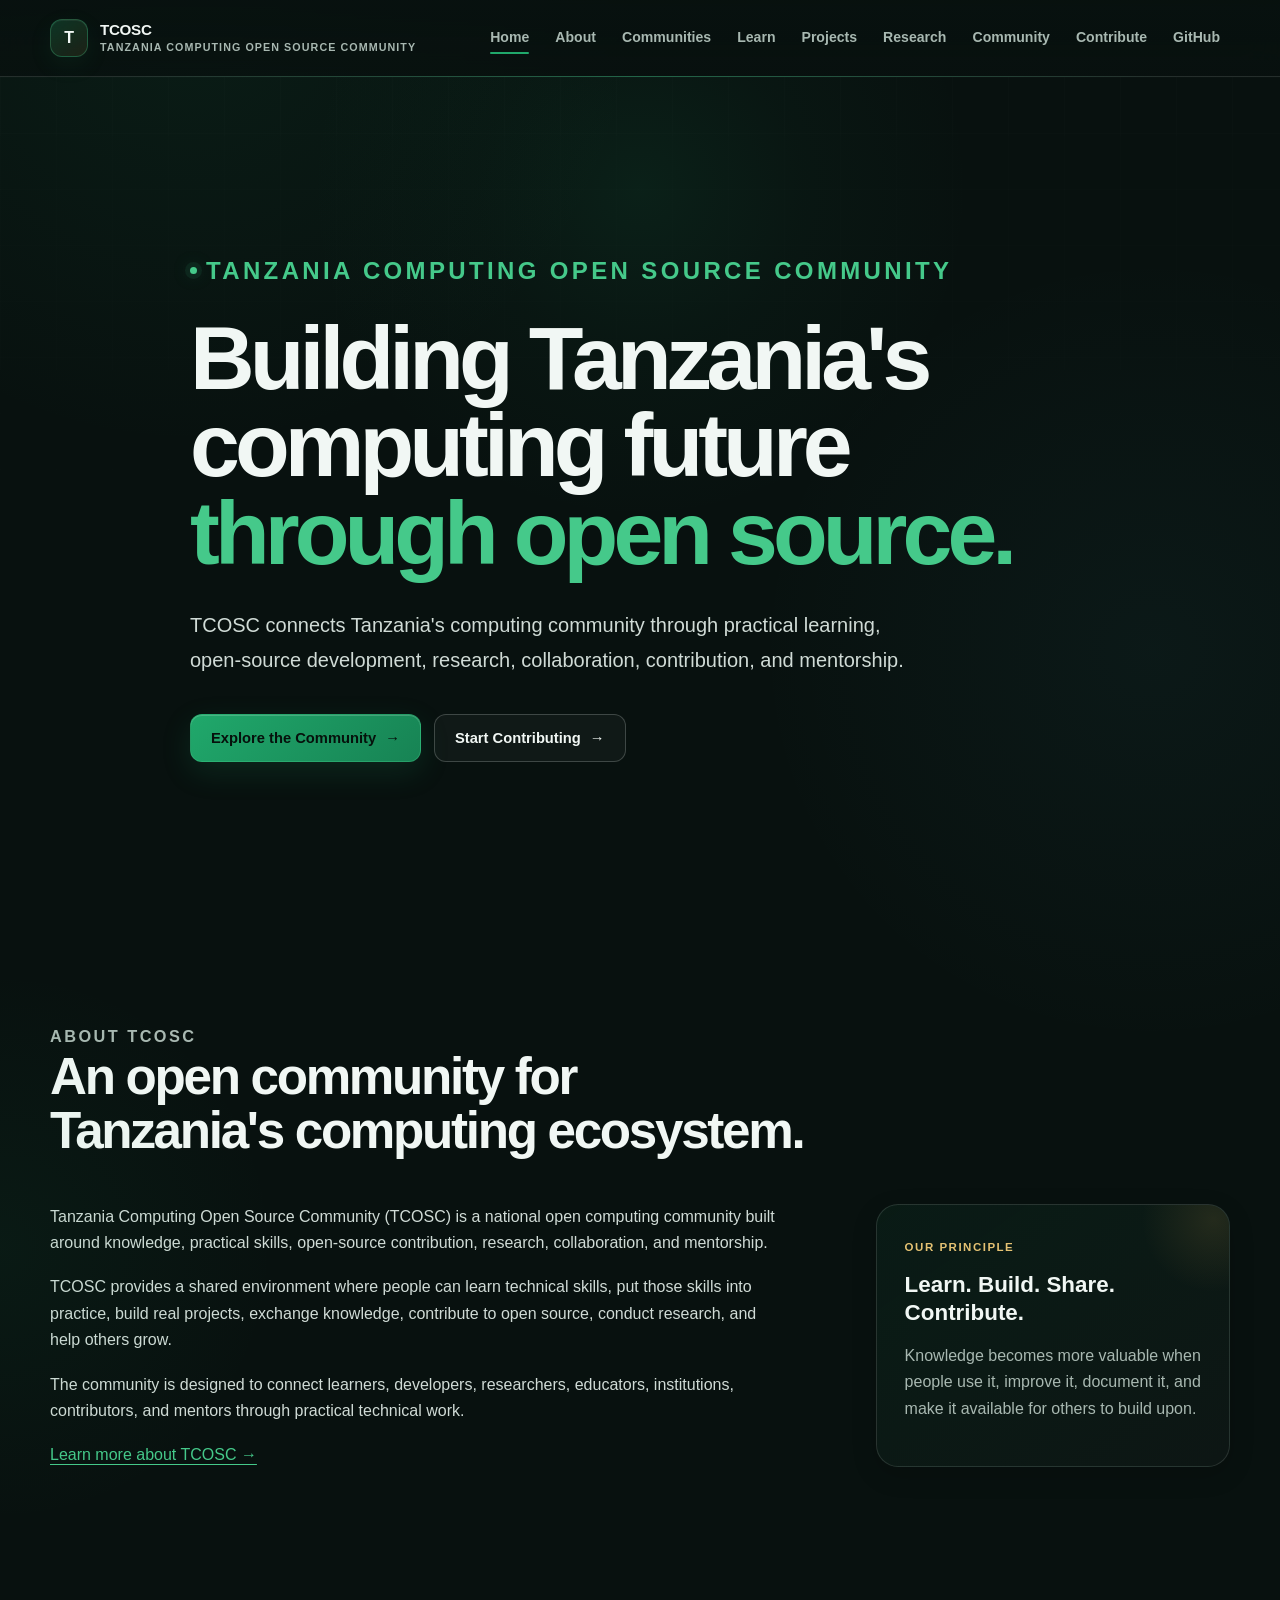
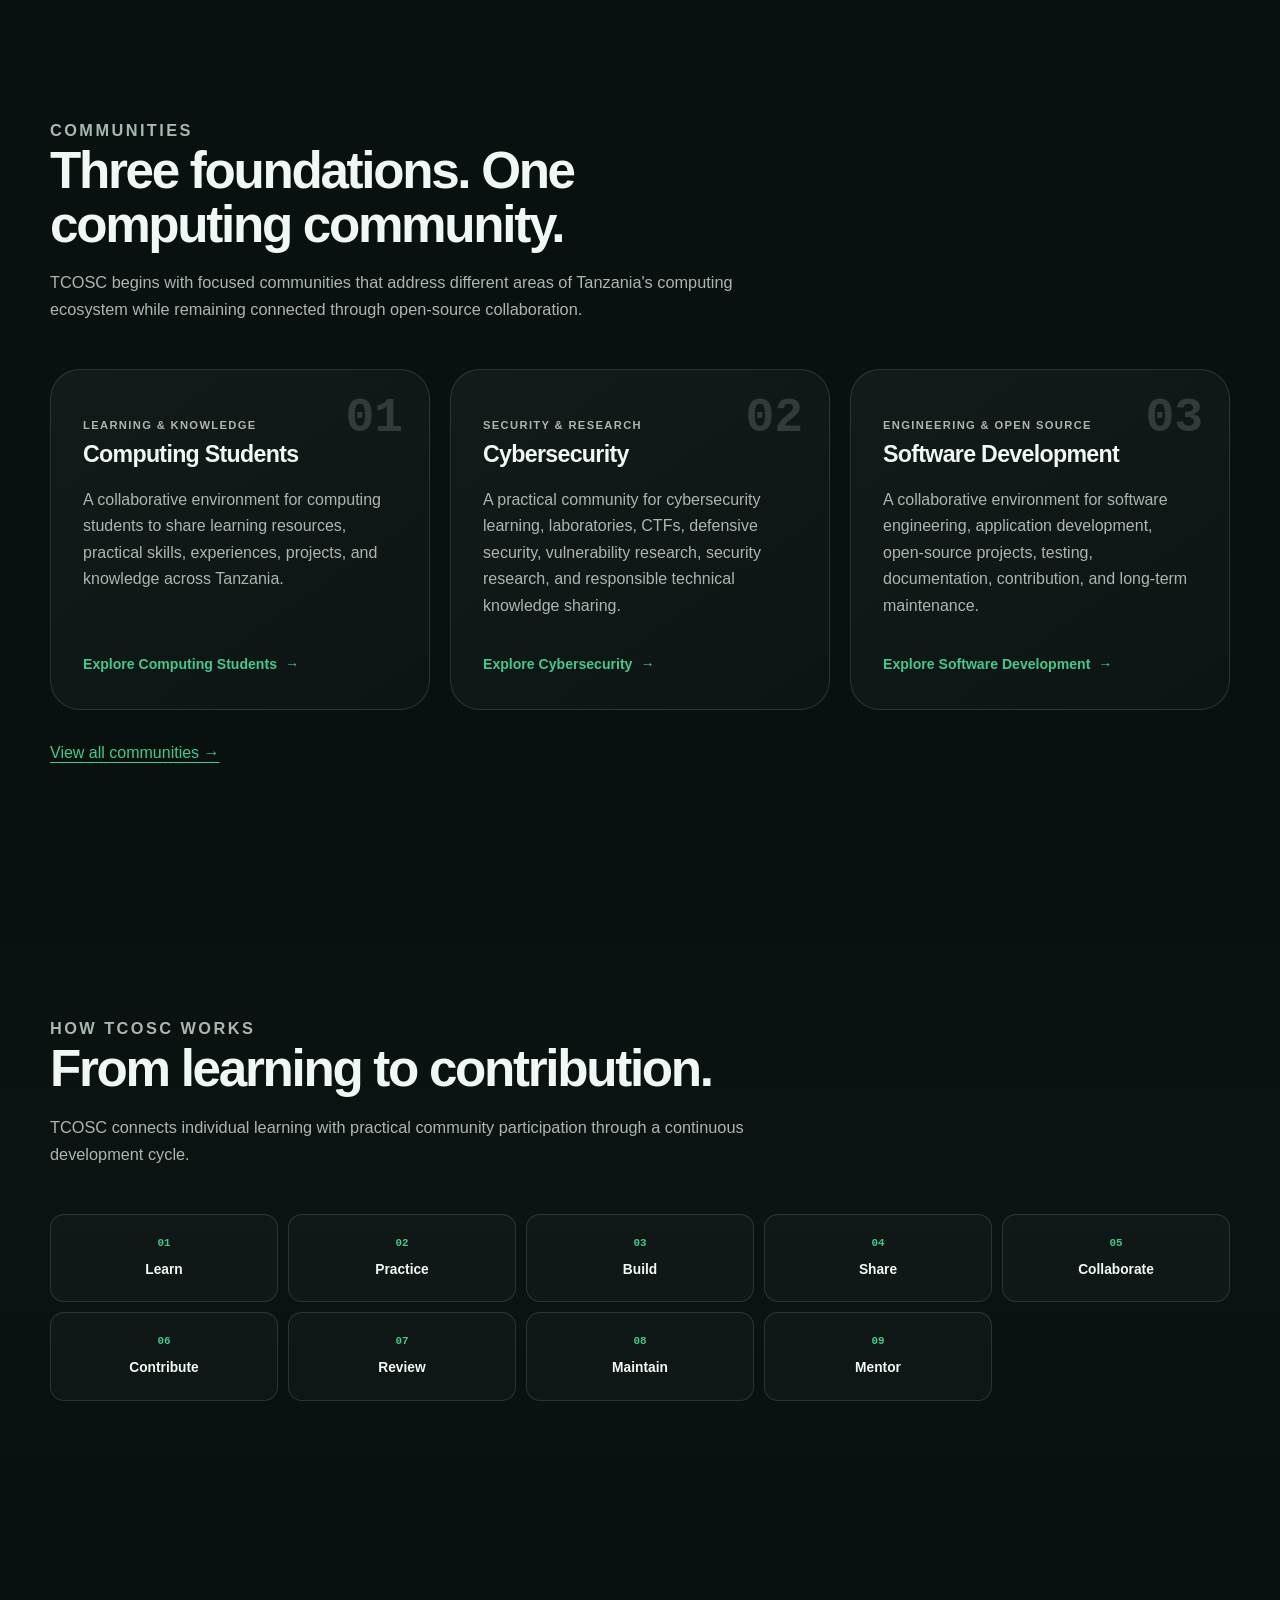
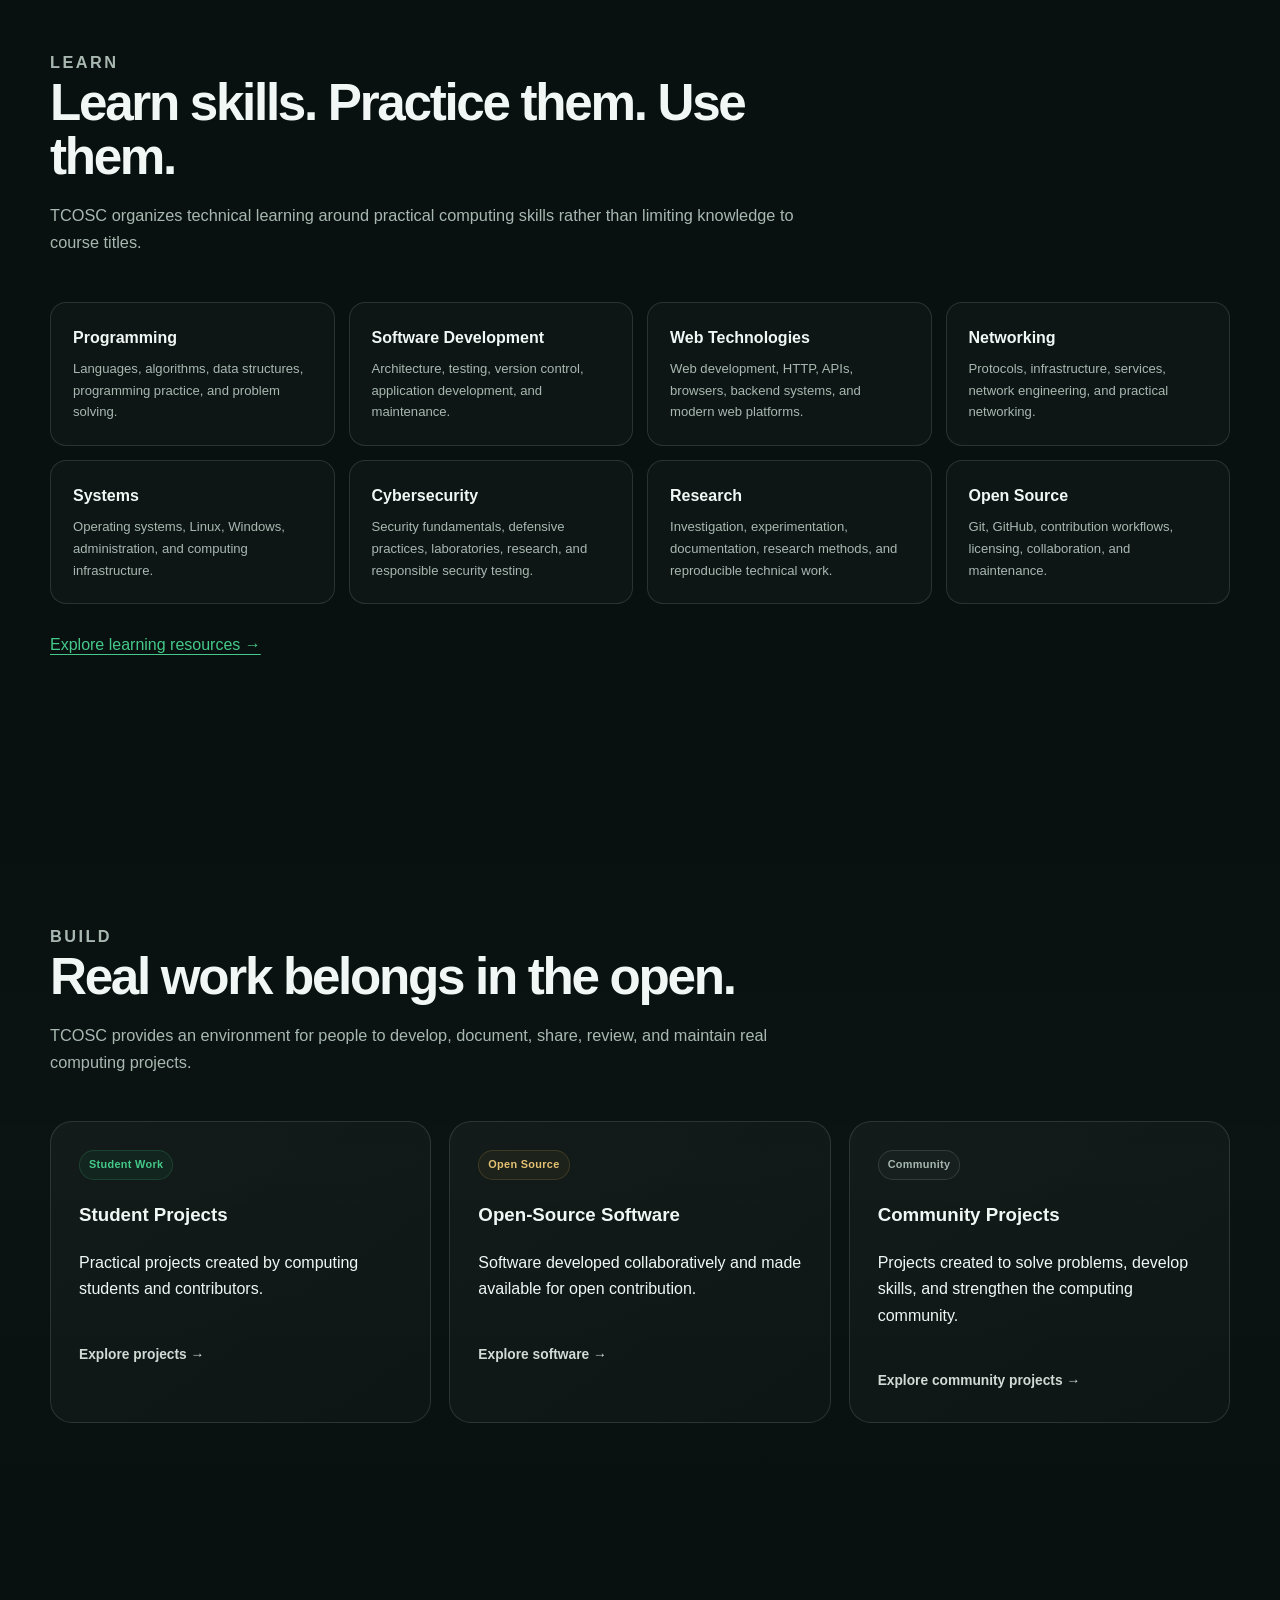
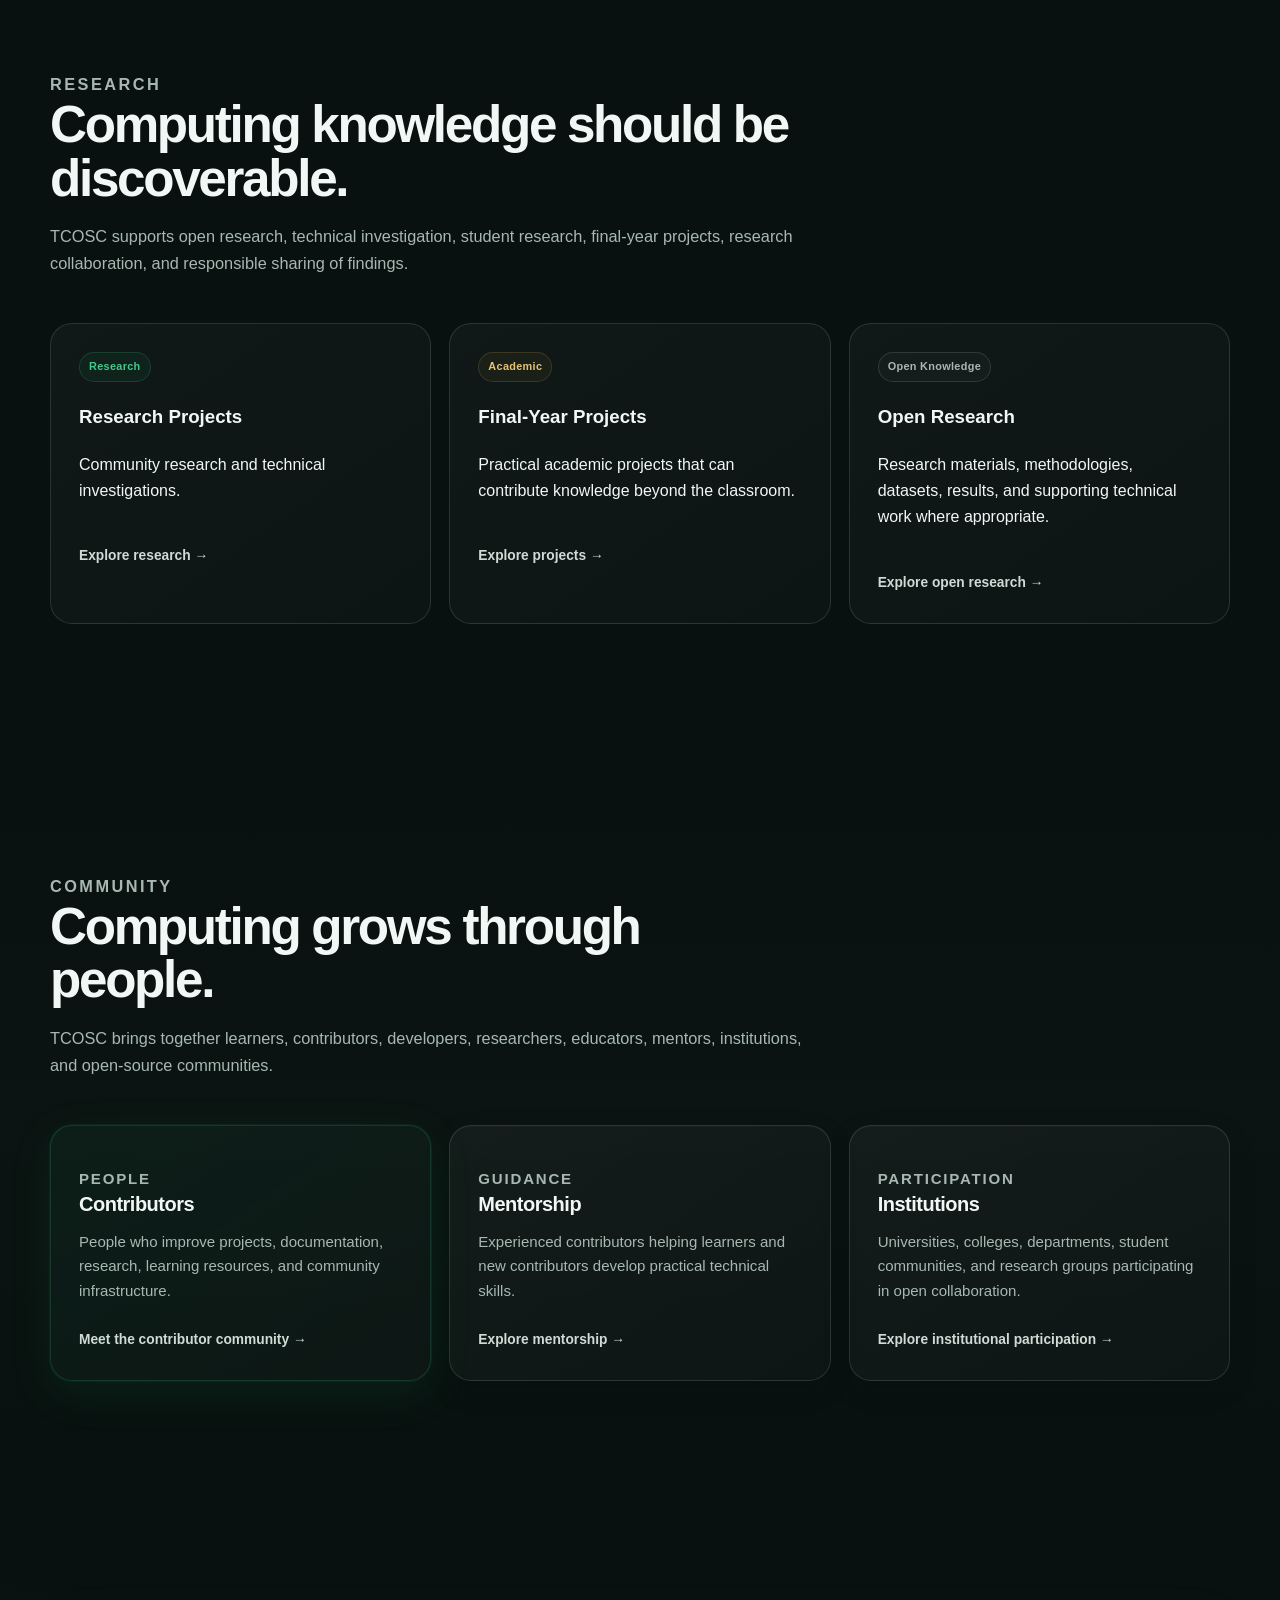
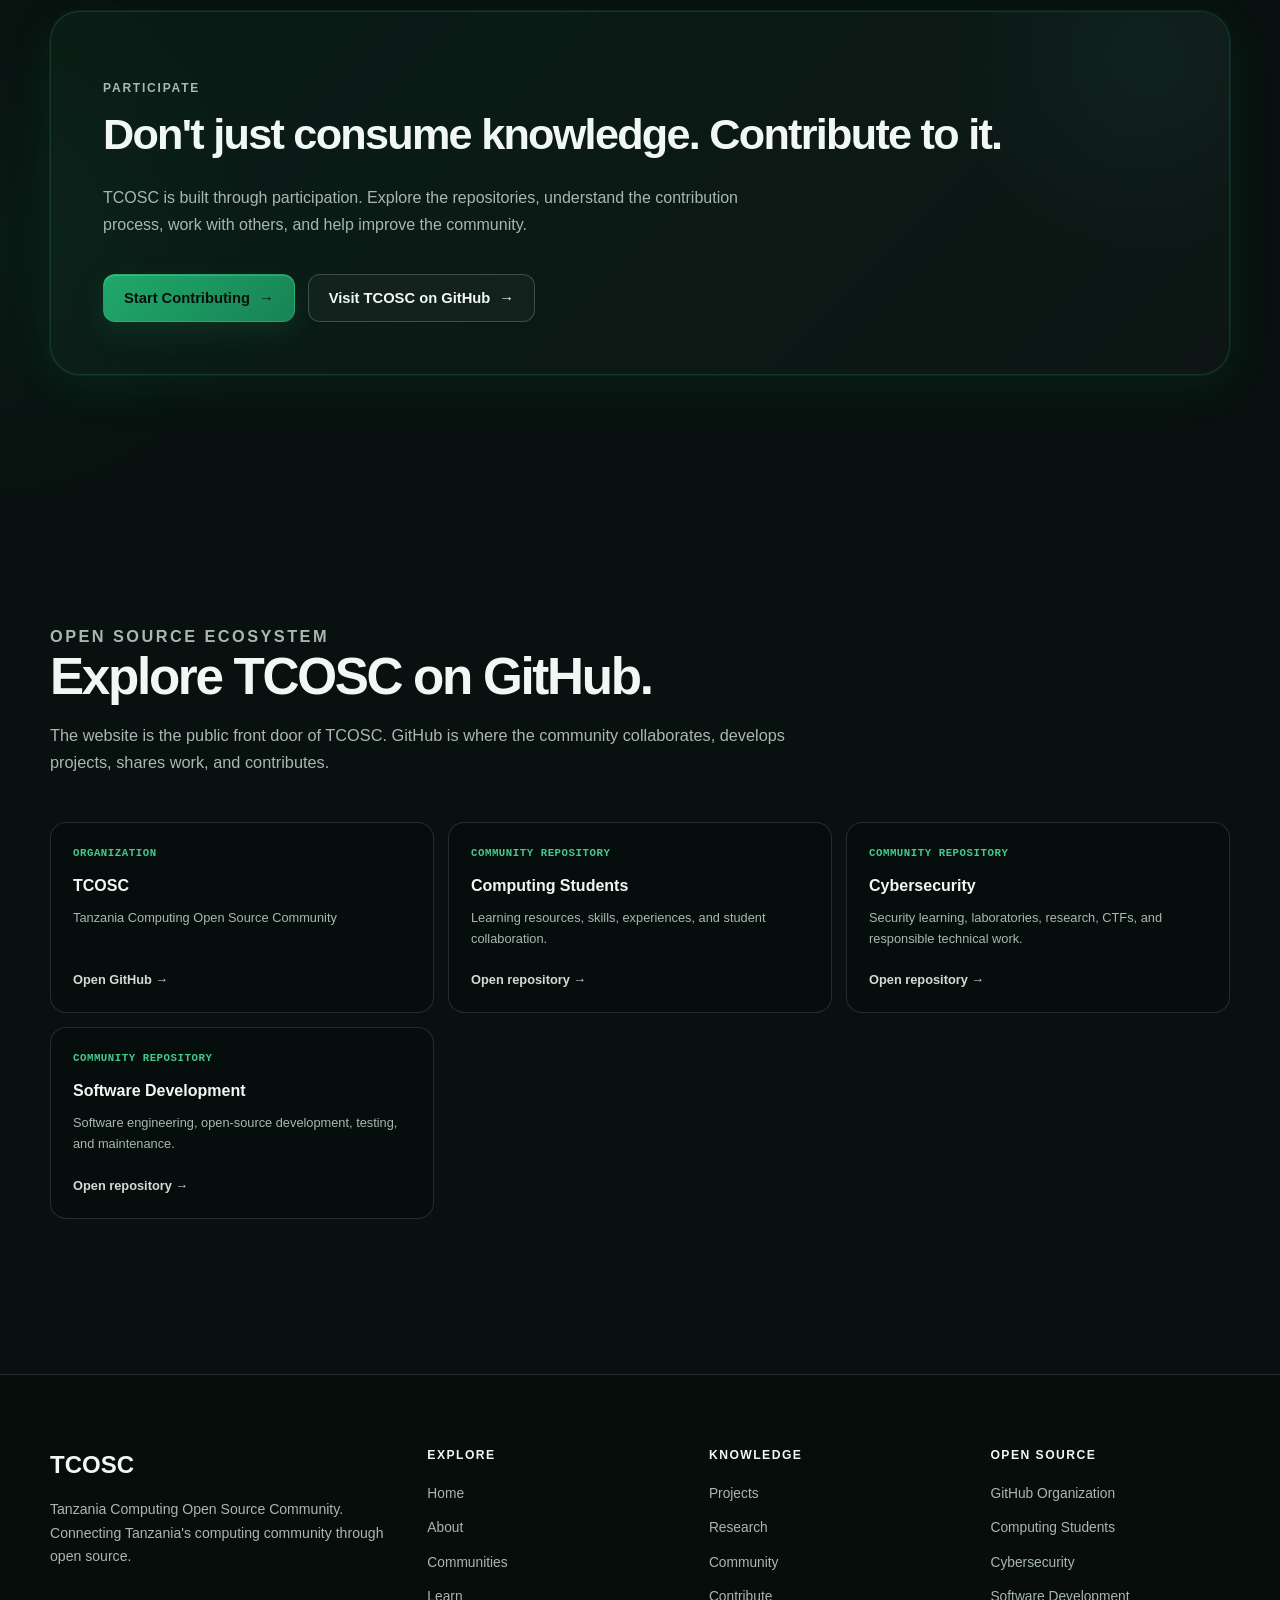
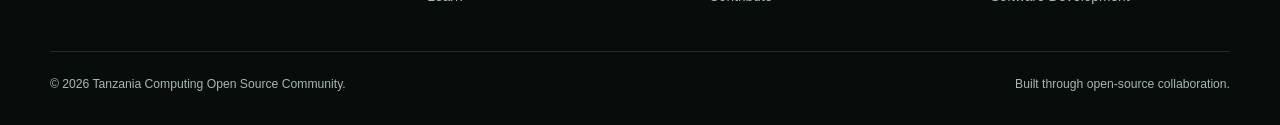
==== commit e0415335: "Build TCOSC community website" ====
--- a/index.html
+++ b/index.html
@@ -10,12 +10,12 @@
 
     <meta
         name="description"
-        content="TCOSC — Tanzania Computing Open Source Community. A national computing community connecting learners, developers, researchers, educators and contributors through open source."
+        content="TCOSC — Tanzania Computing Open Source Community. Connecting Tanzania's computing community through open source, practical learning, development, research, collaboration, and contribution."
     >
 
     <meta
         name="keywords"
-        content="TCOSC, Tanzania Computing Open Source Community, Tanzania computing, open source Tanzania, software development, cybersecurity, computing students, research"
+        content="TCOSC, Tanzania Computing Open Source Community, Tanzania computing, open source Tanzania, computing students, software development, cybersecurity, research"
     >
 
     <meta
@@ -30,7 +30,7 @@
 
     <meta
         name="theme-color"
-        content="#0b1220"
+        content="#08110f"
     >
 
     <link
@@ -38,22 +38,20 @@
         href="https://tanzania-computing-open-community.github.io/"
     >
 
+    <link
+        rel="stylesheet"
+        href="styles.css"
+    >
+
     <title>
         TCOSC | Tanzania Computing Open Source Community
     </title>
-
-    <!--
-        Visual styles will be introduced in styles.css.
-        JavaScript will be introduced separately only where
-        genuinely required.
-    -->
-    <link rel="stylesheet" href="styles.css">
 </head>
 
 <body>
 
     <!-- =====================================================
-         SKIP NAVIGATION
+         ACCESSIBILITY
          ===================================================== -->
 
     <a
@@ -70,94 +68,87 @@
 
     <header class="site-header">
 
-        <div class="container header-inner">
+        <div class="container site-header__inner">
+
+            <!-- BRAND -->
 
             <a
                 class="site-brand"
                 href="index.html"
                 aria-label="TCOSC home"
             >
-                <span class="brand-mark" aria-hidden="true">
-                    TCOSC
+
+                <span
+                    class="site-brand__mark"
+                    aria-hidden="true"
+                >
+                    T
                 </span>
 
-                <span class="brand-name">
-                    Tanzania Computing Open Source Community
+                <span class="site-brand__text">
+
+                    <span class="site-brand__name">
+                        TCOSC
+                    </span>
+
+                    <span class="site-brand__descriptor">
+                        Tanzania Computing Open Source Community
+                    </span>
+
                 </span>
+
             </a>
 
+
+            <!-- PRIMARY NAVIGATION -->
 
             <nav
                 class="primary-navigation"
                 aria-label="Primary navigation"
             >
 
-                <ul class="navigation-list">
-
-                    <li>
-                        <a
-                            href="#about"
-                            class="navigation-link"
-                        >
-                            About
-                        </a>
-                    </li>
-
-                    <li>
-                        <a
-                            href="#communities"
-                            class="navigation-link"
-                        >
-                            Communities
-                        </a>
-                    </li>
-
-                    <li>
-                        <a
-                            href="#learn"
-                            class="navigation-link"
-                        >
-                            Learn
-                        </a>
-                    </li>
-
-                    <li>
-                        <a
-                            href="#projects"
-                            class="navigation-link"
-                        >
-                            Projects
-                        </a>
-                    </li>
-
-                    <li>
-                        <a
-                            href="#research"
-                            class="navigation-link"
-                        >
-                            Research
-                        </a>
-                    </li>
-
-                    <li>
-                        <a
-                            href="#community"
-                            class="navigation-link"
-                        >
-                            Community
-                        </a>
-                    </li>
-
-                    <li>
-                        <a
-                            href="#contribute"
-                            class="navigation-link navigation-link-primary"
-                        >
-                            Contribute
-                        </a>
-                    </li>
-
-                </ul>
+                <a
+                    href="index.html"
+                    aria-current="page"
+                >
+                    Home
+                </a>
+
+                <a href="about.html">
+                    About
+                </a>
+
+                <a href="communities.html">
+                    Communities
+                </a>
+
+                <a href="learn.html">
+                    Learn
+                </a>
+
+                <a href="projects.html">
+                    Projects
+                </a>
+
+                <a href="research.html">
+                    Research
+                </a>
+
+                <a href="community.html">
+                    Community
+                </a>
+
+                <a href="contribute.html">
+                    Contribute
+                </a>
+
+                <a
+                    href="https://github.com/tanzania-computing-open-community"
+                    target="_blank"
+                    rel="noopener noreferrer"
+                >
+                    GitHub
+                </a>
 
             </nav>
 
@@ -178,63 +169,72 @@
              ================================================= -->
 
         <section
-            id="hero"
-            class="hero-section"
+            class="hero"
             aria-labelledby="hero-title"
         >
 
-            <div class="container hero-content">
-
-                <p class="eyebrow">
-                    TANZANIA COMPUTING OPEN SOURCE COMMUNITY
+            <div class="container hero__content">
+
+                <p class="hero__eyebrow">
+                    Tanzania Computing Open Source Community
                 </p>
 
                 <h1 id="hero-title">
                     Building Tanzania's computing future
-                    through open source.
+                    <span class="accent">
+                        through open source.
+                    </span>
                 </h1>
 
-                <p class="hero-description">
+                <p class="hero__lead">
                     TCOSC connects Tanzania's computing community
                     through practical learning, open-source
                     development, research, collaboration,
                     contribution, and mentorship.
                 </p>
 
-                <div class="hero-actions">
+
+                <div class="hero__actions">
 
                     <a
-                        href="#communities"
-                        class="button button-primary"
+                        href="communities.html"
+                        class="button button--primary"
                     >
                         Explore the Community
+                        <span
+                            class="button__arrow"
+                            aria-hidden="true"
+                        >
+                            →
+                        </span>
                     </a>
 
                     <a
-                        href="#contribute"
-                        class="button button-secondary"
+                        href="contribute.html"
+                        class="button button--secondary"
                     >
                         Start Contributing
+                        <span
+                            class="button__arrow"
+                            aria-hidden="true"
+                        >
+                            →
+                        </span>
                     </a>
 
                 </div>
 
-                <p class="hero-principle">
-                    Learn. Build. Share. Contribute.
-                </p>
-
             </div>
 
         </section>
 
 
         <!-- =================================================
-             INTRODUCTION / WHY TCOSC
+             ABOUT / INTRODUCTION
              ================================================= -->
 
         <section
-            id="about"
-            class="section section-about"
+            class="section section--featured"
             aria-labelledby="about-title"
         >
 
@@ -242,7 +242,7 @@
 
                 <div class="section-heading">
 
-                    <p class="eyebrow">
+                    <p class="section-heading__eyebrow">
                         ABOUT TCOSC
                     </p>
 
@@ -254,11 +254,11 @@
                 </div>
 
 
-                <div class="about-grid">
-
-                    <div class="about-primary">
-
-                        <p class="lead">
+                <div class="intro-grid">
+
+                    <div class="intro-copy">
+
+                        <p>
                             Tanzania Computing Open Source Community
                             (TCOSC) is a national open computing
                             community built around knowledge,
@@ -276,27 +276,44 @@
                             help others grow.
                         </p>
 
+                        <p>
+                            The community is designed to connect
+                            learners, developers, researchers,
+                            educators, institutions, contributors,
+                            and mentors through practical technical
+                            work.
+                        </p>
+
+                        <p>
+                            <a
+                                class="link"
+                                href="about.html"
+                            >
+                                Learn more about TCOSC →
+                            </a>
+                        </p>
+
                     </div>
 
 
-                    <div class="about-purpose">
-
-                        <h3>
-                            Why TCOSC?
-                        </h3>
-
-                        <p>
-                            Computing knowledge and practical
-                            experience should not remain isolated
-                            within individual classrooms,
-                            institutions, projects, or communities.
-                            TCOSC creates a space where knowledge and
-                            technical work can move between people,
-                            institutions, projects, and the wider
-                            open-source ecosystem.
-                        </p>
-
-                    </div>
+                    <aside class="highlight-panel">
+
+                        <span class="highlight-panel__label">
+                            Our principle
+                        </span>
+
+                        <p class="highlight-panel__title">
+                            Learn. Build. Share. Contribute.
+                        </p>
+
+                        <p class="muted">
+                            Knowledge becomes more valuable when
+                            people use it, improve it, document it,
+                            and make it available for others to
+                            build upon.
+                        </p>
+
+                    </aside>
 
                 </div>
 
@@ -306,12 +323,11 @@
 
 
         <!-- =================================================
-             COMMUNITIES
+             COMMUNITIES PREVIEW
              ================================================= -->
 
         <section
-            id="communities"
-            class="section section-communities"
+            class="section"
             aria-labelledby="communities-title"
         >
 
@@ -319,7 +335,7 @@
 
                 <div class="section-heading">
 
-                    <p class="eyebrow">
+                    <p class="section-heading__eyebrow">
                         COMMUNITIES
                     </p>
 
@@ -344,36 +360,45 @@
 
                     <article class="community-card">
 
-                        <div
-                            class="card-index"
+                        <span
+                            class="community-card__number"
                             aria-hidden="true"
                         >
                             01
-                        </div>
-
-                        <p class="card-category">
-                            LEARNING &amp; KNOWLEDGE
-                        </p>
-
-                        <h3>
-                            Computing Students
-                        </h3>
-
-                        <p>
-                            A collaborative environment for
-                            computing students to share learning
-                            resources, practical skills, experiences,
-                            projects, and knowledge across Tanzania.
-                        </p>
-
-                        <a
-                            href="https://github.com/tanzania-computing-open-community/tanzania-computing-students"
-                            class="card-link"
-                            target="_blank"
-                            rel="noopener noreferrer"
-                        >
-                            Explore Computing Students
-                        </a>
+                        </span>
+
+                        <div class="community-card__content">
+
+                            <p class="card__label">
+                                Learning &amp; Knowledge
+                            </p>
+
+                            <h3>
+                                Computing Students
+                            </h3>
+
+                            <p>
+                                A collaborative environment for
+                                computing students to share learning
+                                resources, practical skills,
+                                experiences, projects, and knowledge
+                                across Tanzania.
+                            </p>
+
+                            <div class="community-card__footer">
+
+                                <a
+                                    href="communities.html#computing-students"
+                                >
+                                    Explore Computing Students
+                                    <span aria-hidden="true">
+                                        →
+                                    </span>
+                                </a>
+
+                            </div>
+
+                        </div>
 
                     </article>
 
@@ -382,37 +407,46 @@
 
                     <article class="community-card">
 
-                        <div
-                            class="card-index"
+                        <span
+                            class="community-card__number"
                             aria-hidden="true"
                         >
                             02
-                        </div>
-
-                        <p class="card-category">
-                            SECURITY &amp; RESEARCH
-                        </p>
-
-                        <h3>
-                            Cybersecurity
-                        </h3>
-
-                        <p>
-                            A practical community for cybersecurity
-                            learning, laboratories, CTFs, defensive
-                            security, vulnerability research,
-                            security research, and responsible
-                            technical knowledge sharing.
-                        </p>
-
-                        <a
-                            href="https://github.com/tanzania-computing-open-community/tanzania-cybersecurity"
-                            class="card-link"
-                            target="_blank"
-                            rel="noopener noreferrer"
-                        >
-                            Explore Cybersecurity
-                        </a>
+                        </span>
+
+                        <div class="community-card__content">
+
+                            <p class="card__label">
+                                Security &amp; Research
+                            </p>
+
+                            <h3>
+                                Cybersecurity
+                            </h3>
+
+                            <p>
+                                A practical community for
+                                cybersecurity learning,
+                                laboratories, CTFs, defensive
+                                security, vulnerability research,
+                                security research, and responsible
+                                technical knowledge sharing.
+                            </p>
+
+                            <div class="community-card__footer">
+
+                                <a
+                                    href="communities.html#cybersecurity"
+                                >
+                                    Explore Cybersecurity
+                                    <span aria-hidden="true">
+                                        →
+                                    </span>
+                                </a>
+
+                            </div>
+
+                        </div>
 
                     </article>
 
@@ -421,39 +455,60 @@
 
                     <article class="community-card">
 
-                        <div
-                            class="card-index"
+                        <span
+                            class="community-card__number"
                             aria-hidden="true"
                         >
                             03
-                        </div>
-
-                        <p class="card-category">
-                            ENGINEERING &amp; OPEN SOURCE
-                        </p>
-
-                        <h3>
-                            Software Development
-                        </h3>
-
-                        <p>
-                            A collaborative environment for software
-                            engineering, application development,
-                            open-source projects, testing,
-                            documentation, contribution, and
-                            long-term project maintenance.
-                        </p>
-
-                        <a
-                            href="https://github.com/tanzania-computing-open-community/tanzania-software-development"
-                            class="card-link"
-                            target="_blank"
-                            rel="noopener noreferrer"
-                        >
-                            Explore Software Development
-                        </a>
-
-                    </article>
+                        </span>
+
+                        <div class="community-card__content">
+
+                            <p class="card__label">
+                                Engineering &amp; Open Source
+                            </p>
+
+                            <h3>
+                                Software Development
+                            </h3>
+
+                            <p>
+                                A collaborative environment for
+                                software engineering, application
+                                development, open-source projects,
+                                testing, documentation,
+                                contribution, and long-term
+                                maintenance.
+                            </p>
+
+                            <div class="community-card__footer">
+
+                                <a
+                                    href="communities.html#software-development"
+                                >
+                                    Explore Software Development
+                                    <span aria-hidden="true">
+                                        →
+                                    </span>
+                                </a>
+
+                            </div>
+
+                        </div>
+
+                    </article>
+
+                </div>
+
+
+                <div class="section-heading" style="margin-top: 30px; margin-bottom: 0;">
+
+                    <a
+                        class="link"
+                        href="communities.html"
+                    >
+                        View all communities →
+                    </a>
 
                 </div>
 
@@ -463,12 +518,11 @@
 
 
         <!-- =================================================
-             COMMUNITY CYCLE
+             HOW TCOSC WORKS
              ================================================= -->
 
         <section
-            id="cycle"
-            class="section section-cycle"
+            class="section section--soft"
             aria-labelledby="cycle-title"
         >
 
@@ -476,7 +530,7 @@
 
                 <div class="section-heading">
 
-                    <p class="eyebrow">
+                    <p class="section-heading__eyebrow">
                         HOW TCOSC WORKS
                     </p>
 
@@ -493,54 +547,58 @@
                 </div>
 
 
-                <ol class="community-cycle">
-
-                    <li>
-                        <span>01</span>
-                        <strong>Learn</strong>
-                    </li>
-
-                    <li>
-                        <span>02</span>
-                        <strong>Practice</strong>
-                    </li>
-
-                    <li>
-                        <span>03</span>
-                        <strong>Build</strong>
-                    </li>
-
-                    <li>
-                        <span>04</span>
-                        <strong>Share</strong>
-                    </li>
-
-                    <li>
-                        <span>05</span>
-                        <strong>Collaborate</strong>
-                    </li>
-
-                    <li>
-                        <span>06</span>
-                        <strong>Contribute</strong>
-                    </li>
-
-                    <li>
-                        <span>07</span>
-                        <strong>Review</strong>
-                    </li>
-
-                    <li>
-                        <span>08</span>
-                        <strong>Maintain</strong>
-                    </li>
-
-                    <li>
-                        <span>09</span>
-                        <strong>Mentor</strong>
-                    </li>
-
-                </ol>
+                <div class="cycle">
+
+                    <div class="cycle__grid">
+
+                        <div class="cycle__item">
+                            <span class="cycle__step">01</span>
+                            <strong>Learn</strong>
+                        </div>
+
+                        <div class="cycle__item">
+                            <span class="cycle__step">02</span>
+                            <strong>Practice</strong>
+                        </div>
+
+                        <div class="cycle__item">
+                            <span class="cycle__step">03</span>
+                            <strong>Build</strong>
+                        </div>
+
+                        <div class="cycle__item">
+                            <span class="cycle__step">04</span>
+                            <strong>Share</strong>
+                        </div>
+
+                        <div class="cycle__item">
+                            <span class="cycle__step">05</span>
+                            <strong>Collaborate</strong>
+                        </div>
+
+                        <div class="cycle__item">
+                            <span class="cycle__step">06</span>
+                            <strong>Contribute</strong>
+                        </div>
+
+                        <div class="cycle__item">
+                            <span class="cycle__step">07</span>
+                            <strong>Review</strong>
+                        </div>
+
+                        <div class="cycle__item">
+                            <span class="cycle__step">08</span>
+                            <strong>Maintain</strong>
+                        </div>
+
+                        <div class="cycle__item">
+                            <span class="cycle__step">09</span>
+                            <strong>Mentor</strong>
+                        </div>
+
+                    </div>
+
+                </div>
 
             </div>
 
@@ -548,12 +606,11 @@
 
 
         <!-- =================================================
-             LEARN
+             LEARN PREVIEW
              ================================================= -->
 
         <section
-            id="learn"
-            class="section section-learn"
+            class="section"
             aria-labelledby="learn-title"
         >
 
@@ -561,7 +618,7 @@
 
                 <div class="section-heading">
 
-                    <p class="eyebrow">
+                    <p class="section-heading__eyebrow">
                         LEARN
                     </p>
 
@@ -578,9 +635,9 @@
                 </div>
 
 
-                <div class="skills-grid">
-
-                    <article class="skill-item">
+                <div class="topic-grid">
+
+                    <article class="topic">
                         <h3>Programming</h3>
                         <p>
                             Languages, algorithms, data structures,
@@ -588,15 +645,15 @@
                         </p>
                     </article>
 
-                    <article class="skill-item">
+                    <article class="topic">
                         <h3>Software Development</h3>
                         <p>
-                            Application development, architecture,
-                            testing, version control, and maintenance.
-                        </p>
-                    </article>
-
-                    <article class="skill-item">
+                            Architecture, testing, version control,
+                            application development, and maintenance.
+                        </p>
+                    </article>
+
+                    <article class="topic">
                         <h3>Web Technologies</h3>
                         <p>
                             Web development, HTTP, APIs, browsers,
@@ -604,25 +661,25 @@
                         </p>
                     </article>
 
-                    <article class="skill-item">
+                    <article class="topic">
                         <h3>Networking</h3>
                         <p>
-                            Network fundamentals, protocols,
-                            infrastructure, services, and practical
-                            network engineering.
-                        </p>
-                    </article>
-
-                    <article class="skill-item">
+                            Protocols, infrastructure, services,
+                            network engineering, and practical
+                            networking.
+                        </p>
+                    </article>
+
+                    <article class="topic">
                         <h3>Systems</h3>
                         <p>
                             Operating systems, Linux, Windows,
-                            system administration, and computing
+                            administration, and computing
                             infrastructure.
                         </p>
                     </article>
 
-                    <article class="skill-item">
+                    <article class="topic">
                         <h3>Cybersecurity</h3>
                         <p>
                             Security fundamentals, defensive
@@ -631,38 +688,47 @@
                         </p>
                     </article>
 
-                    <article class="skill-item">
+                    <article class="topic">
                         <h3>Research</h3>
                         <p>
-                            Research methods, technical investigation,
-                            experimentation, documentation, and
-                            reproducible work.
-                        </p>
-                    </article>
-
-                    <article class="skill-item">
+                            Investigation, experimentation,
+                            documentation, research methods, and
+                            reproducible technical work.
+                        </p>
+                    </article>
+
+                    <article class="topic">
                         <h3>Open Source</h3>
                         <p>
                             Git, GitHub, contribution workflows,
-                            project collaboration, licensing, and
+                            licensing, collaboration, and
                             maintenance.
                         </p>
                     </article>
 
                 </div>
 
+
+                <p style="margin-top: 28px;">
+                    <a
+                        class="link"
+                        href="learn.html"
+                    >
+                        Explore learning resources →
+                    </a>
+                </p>
+
             </div>
 
         </section>
 
 
         <!-- =================================================
-             PROJECTS
+             PROJECTS PREVIEW
              ================================================= -->
 
         <section
-            id="projects"
-            class="section section-projects"
+            class="section section--soft"
             aria-labelledby="projects-title"
         >
 
@@ -670,7 +736,7 @@
 
                 <div class="section-heading">
 
-                    <p class="eyebrow">
+                    <p class="section-heading__eyebrow">
                         BUILD
                     </p>
 
@@ -687,42 +753,88 @@
                 </div>
 
 
-                <div class="project-areas">
-
-                    <article>
-                        <h3>Student Projects</h3>
+                <div class="project-grid">
+
+                    <article class="project-card">
+
+                        <div class="project-card__meta">
+                            <span class="badge badge--green">
+                                Student Work
+                            </span>
+                        </div>
+
+                        <h3>
+                            Student Projects
+                        </h3>
+
                         <p>
                             Practical projects created by computing
                             students and contributors.
                         </p>
-                    </article>
-
-                    <article>
-                        <h3>Open-Source Software</h3>
+
+                        <a
+                            class="card__link"
+                            href="projects.html#student-projects"
+                        >
+                            Explore projects →
+                        </a>
+
+                    </article>
+
+
+                    <article class="project-card">
+
+                        <div class="project-card__meta">
+                            <span class="badge badge--gold">
+                                Open Source
+                            </span>
+                        </div>
+
+                        <h3>
+                            Open-Source Software
+                        </h3>
+
                         <p>
                             Software developed collaboratively and
                             made available for open contribution.
                         </p>
-                    </article>
-
-                    <article>
-                        <h3>Community Projects</h3>
+
+                        <a
+                            class="card__link"
+                            href="projects.html#open-source"
+                        >
+                            Explore software →
+                        </a>
+
+                    </article>
+
+
+                    <article class="project-card">
+
+                        <div class="project-card__meta">
+                            <span class="badge">
+                                Community
+                            </span>
+                        </div>
+
+                        <h3>
+                            Community Projects
+                        </h3>
+
                         <p>
                             Projects created to solve problems,
                             develop skills, and strengthen the
                             computing community.
                         </p>
-                    </article>
-
-                </div>
-
-
-                <div class="section-action">
-
-                    <p>
-                        Projects will be presented as genuine TCOSC
-                        projects become available.
-                    </p>
+
+                        <a
+                            class="card__link"
+                            href="projects.html#community-projects"
+                        >
+                            Explore community projects →
+                        </a>
+
+                    </article>
 
                 </div>
 
@@ -732,12 +844,11 @@
 
 
         <!-- =================================================
-             RESEARCH
+             RESEARCH PREVIEW
              ================================================= -->
 
         <section
-            id="research"
-            class="section section-research"
+            class="section"
             aria-labelledby="research-title"
         >
 
@@ -745,7 +856,7 @@
 
                 <div class="section-heading">
 
-                    <p class="eyebrow">
+                    <p class="section-heading__eyebrow">
                         RESEARCH
                     </p>
 
@@ -763,31 +874,88 @@
                 </div>
 
 
-                <div class="research-areas">
-
-                    <article>
-                        <h3>Research Projects</h3>
+                <div class="research-grid">
+
+                    <article class="research-card">
+
+                        <div class="research-card__meta">
+                            <span class="badge badge--green">
+                                Research
+                            </span>
+                        </div>
+
+                        <h3>
+                            Research Projects
+                        </h3>
+
                         <p>
                             Community research and technical
                             investigations.
                         </p>
-                    </article>
-
-                    <article>
-                        <h3>Final-Year Projects</h3>
+
+                        <a
+                            class="card__link"
+                            href="research.html#research-projects"
+                        >
+                            Explore research →
+                        </a>
+
+                    </article>
+
+
+                    <article class="research-card">
+
+                        <div class="research-card__meta">
+                            <span class="badge badge--gold">
+                                Academic
+                            </span>
+                        </div>
+
+                        <h3>
+                            Final-Year Projects
+                        </h3>
+
                         <p>
                             Practical academic projects that can
-                            contribute knowledge beyond the classroom.
-                        </p>
-                    </article>
-
-                    <article>
-                        <h3>Open Research</h3>
+                            contribute knowledge beyond the
+                            classroom.
+                        </p>
+
+                        <a
+                            class="card__link"
+                            href="research.html#final-year-projects"
+                        >
+                            Explore projects →
+                        </a>
+
+                    </article>
+
+
+                    <article class="research-card">
+
+                        <div class="research-card__meta">
+                            <span class="badge">
+                                Open Knowledge
+                            </span>
+                        </div>
+
+                        <h3>
+                            Open Research
+                        </h3>
+
                         <p>
                             Research materials, methodologies,
                             datasets, results, and supporting
                             technical work where appropriate.
                         </p>
+
+                        <a
+                            class="card__link"
+                            href="research.html#open-research"
+                        >
+                            Explore open research →
+                        </a>
+
                     </article>
 
                 </div>
@@ -798,12 +966,11 @@
 
 
         <!-- =================================================
-             COMMUNITY PARTICIPATION
+             COMMUNITY PREVIEW
              ================================================= -->
 
         <section
-            id="community"
-            class="section section-community"
+            class="section section--soft"
             aria-labelledby="community-title"
         >
 
@@ -811,7 +978,7 @@
 
                 <div class="section-heading">
 
-                    <p class="eyebrow">
+                    <p class="section-heading__eyebrow">
                         COMMUNITY
                     </p>
 
@@ -828,42 +995,83 @@
                 </div>
 
 
-                <div class="participation-grid">
-
-                    <article>
-                        <h3>Contributors</h3>
-                        <p>
-                            People who improve projects, documentation,
-                            research, learning resources, and community
-                            infrastructure.
-                        </p>
-                    </article>
-
-                    <article>
-                        <h3>Mentorship</h3>
-                        <p>
-                            Experienced contributors helping learners
-                            and new contributors develop practical
-                            technical skills.
-                        </p>
-                    </article>
-
-                    <article>
-                        <h3>Institutions</h3>
+                <div class="card-grid">
+
+                    <article class="card card--featured">
+
+                        <p class="card__label">
+                            PEOPLE
+                        </p>
+
+                        <h3>
+                            Contributors
+                        </h3>
+
+                        <p>
+                            People who improve projects,
+                            documentation, research, learning
+                            resources, and community infrastructure.
+                        </p>
+
+                        <a
+                            class="card__link"
+                            href="community.html#contributors"
+                        >
+                            Meet the contributor community →
+                        </a>
+
+                    </article>
+
+
+                    <article class="card">
+
+                        <p class="card__label">
+                            GUIDANCE
+                        </p>
+
+                        <h3>
+                            Mentorship
+                        </h3>
+
+                        <p>
+                            Experienced contributors helping
+                            learners and new contributors develop
+                            practical technical skills.
+                        </p>
+
+                        <a
+                            class="card__link"
+                            href="community.html#mentorship"
+                        >
+                            Explore mentorship →
+                        </a>
+
+                    </article>
+
+
+                    <article class="card">
+
+                        <p class="card__label">
+                            PARTICIPATION
+                        </p>
+
+                        <h3>
+                            Institutions
+                        </h3>
+
                         <p>
                             Universities, colleges, departments,
                             student communities, and research groups
                             participating in open collaboration.
                         </p>
-                    </article>
-
-                    <article>
-                        <h3>Events</h3>
-                        <p>
-                            Workshops, technical sessions, CTFs,
-                            research activities, community meetings,
-                            and other genuine TCOSC activities.
-                        </p>
+
+                        <a
+                            class="card__link"
+                            href="community.html#institutions"
+                        >
+                            Explore institutional participation →
+                        </a>
+
                     </article>
 
                 </div>
@@ -874,22 +1082,21 @@
 
 
         <!-- =================================================
-             CONTRIBUTION
+             CONTRIBUTION CTA
              ================================================= -->
 
         <section
-            id="contribute"
-            class="section section-contribute"
+            class="section section--featured"
             aria-labelledby="contribute-title"
         >
 
             <div class="container">
 
-                <div class="contribute-content">
-
-                    <div>
-
-                        <p class="eyebrow">
+                <div class="github-panel">
+
+                    <div class="github-panel__content">
+
+                        <p class="section-heading__eyebrow">
                             PARTICIPATE
                         </p>
 
@@ -905,57 +1112,41 @@
                             and help improve the community.
                         </p>
 
+
+                        <div class="hero__actions">
+
+                            <a
+                                href="contribute.html"
+                                class="button button--primary"
+                            >
+                                Start Contributing
+                                <span
+                                    class="button__arrow"
+                                    aria-hidden="true"
+                                >
+                                    →
+                                </span>
+                            </a>
+
+                            <a
+                                href="https://github.com/tanzania-computing-open-community"
+                                class="button button--secondary"
+                                target="_blank"
+                                rel="noopener noreferrer"
+                            >
+                                Visit TCOSC on GitHub
+                                <span
+                                    class="button__arrow"
+                                    aria-hidden="true"
+                                >
+                                    →
+                                </span>
+                            </a>
+
+                        </div>
+
                     </div>
 
-
-                    <ol class="contribution-path">
-
-                        <li>
-                            <span>01</span>
-                            Explore TCOSC
-                        </li>
-
-                        <li>
-                            <span>02</span>
-                            Choose an area
-                        </li>
-
-                        <li>
-                            <span>03</span>
-                            Find an opportunity
-                        </li>
-
-                        <li>
-                            <span>04</span>
-                            Contribute
-                        </li>
-
-                        <li>
-                            <span>05</span>
-                            Review &amp; improve
-                        </li>
-
-                        <li>
-                            <span>06</span>
-                            Maintain &amp; mentor
-                        </li>
-
-                    </ol>
-
-
-                    <div class="contribute-action">
-
-                        <a
-                            href="https://github.com/tanzania-computing-open-community"
-                            class="button button-primary"
-                            target="_blank"
-                            rel="noopener noreferrer"
-                        >
-                            Visit TCOSC on GitHub
-                        </a>
-
-                    </div>
-
                 </div>
 
             </div>
@@ -964,12 +1155,11 @@
 
 
         <!-- =================================================
-             CURRENT ECOSYSTEM
+             GITHUB ECOSYSTEM
              ================================================= -->
 
         <section
-            id="github"
-            class="section section-github"
+            class="section"
             aria-labelledby="github-title"
         >
 
@@ -977,7 +1167,7 @@
 
                 <div class="section-heading">
 
-                    <p class="eyebrow">
+                    <p class="section-heading__eyebrow">
                         OPEN SOURCE ECOSYSTEM
                     </p>
 
@@ -986,37 +1176,47 @@
                     </h2>
 
                     <p>
-                        The website is the public front door of TCOSC.
-                        GitHub is where the community collaborates,
-                        develops projects, shares work, and contributes.
+                        The website is the public front door of
+                        TCOSC. GitHub is where the community
+                        collaborates, develops projects, shares work,
+                        and contributes.
                     </p>
 
                 </div>
 
 
                 <div class="repository-grid">
+
+
+                    <!-- ORGANIZATION -->
 
                     <a
                         href="https://github.com/tanzania-computing-open-community"
-                        class="repository-card repository-card-featured"
+                        class="repository-card"
                         target="_blank"
                         rel="noopener noreferrer"
                     >
 
-                        <span>
-                            ORGANIZATION
+                        <span class="repository-card__type">
+                            Organization
                         </span>
 
-                        <strong>
+                        <h3>
                             TCOSC
-                        </strong>
-
-                        <small>
+                        </h3>
+
+                        <p>
                             Tanzania Computing Open Source Community
-                        </small>
+                        </p>
+
+                        <span class="repository-card__arrow">
+                            Open GitHub →
+                        </span>
 
                     </a>
 
+
+                    <!-- STUDENTS -->
 
                     <a
                         href="https://github.com/tanzania-computing-open-community/tanzania-computing-students"
@@ -1025,16 +1225,27 @@
                         rel="noopener noreferrer"
                     >
 
-                        <span>
-                            COMMUNITY
+                        <span class="repository-card__type">
+                            Community Repository
                         </span>
 
-                        <strong>
+                        <h3>
                             Computing Students
-                        </strong>
+                        </h3>
+
+                        <p>
+                            Learning resources, skills, experiences,
+                            and student collaboration.
+                        </p>
+
+                        <span class="repository-card__arrow">
+                            Open repository →
+                        </span>
 
                     </a>
 
+
+                    <!-- CYBERSECURITY -->
 
                     <a
                         href="https://github.com/tanzania-computing-open-community/tanzania-cybersecurity"
@@ -1043,16 +1254,28 @@
                         rel="noopener noreferrer"
                     >
 
-                        <span>
-                            COMMUNITY
+                        <span class="repository-card__type">
+                            Community Repository
                         </span>
 
-                        <strong>
+                        <h3>
                             Cybersecurity
-                        </strong>
+                        </h3>
+
+                        <p>
+                            Security learning, laboratories,
+                            research, CTFs, and responsible
+                            technical work.
+                        </p>
+
+                        <span class="repository-card__arrow">
+                            Open repository →
+                        </span>
 
                     </a>
 
+
+                    <!-- SOFTWARE -->
 
                     <a
                         href="https://github.com/tanzania-computing-open-community/tanzania-software-development"
@@ -1061,13 +1284,22 @@
                         rel="noopener noreferrer"
                     >
 
-                        <span>
-                            COMMUNITY
+                        <span class="repository-card__type">
+                            Community Repository
                         </span>
 
-                        <strong>
+                        <h3>
                             Software Development
-                        </strong>
+                        </h3>
+
+                        <p>
+                            Software engineering, open-source
+                            development, testing, and maintenance.
+                        </p>
+
+                        <span class="repository-card__arrow">
+                            Open repository →
+                        </span>
 
                     </a>
 
@@ -1081,28 +1313,24 @@
 
 
     <!-- =====================================================
-         SITE FOOTER
+         FOOTER
          ===================================================== -->
 
     <footer class="site-footer">
 
-        <div class="container footer-grid">
-
-
-            <div class="footer-brand">
-
-                <a
-                    href="index.html"
-                    class="footer-brand-name"
-                >
+        <div class="container site-footer__inner">
+
+
+            <!-- BRAND -->
+
+            <div>
+
+                <h2>
                     TCOSC
-                </a>
+                </h2>
 
                 <p>
-                    Tanzania Computing Open Source Community
-                </p>
-
-                <p>
+                    Tanzania Computing Open Source Community.
                     Connecting Tanzania's computing community
                     through open source.
                 </p>
@@ -1110,68 +1338,93 @@
             </div>
 
 
-            <div class="footer-navigation">
-
-                <h2>
+            <!-- EXPLORE -->
+
+            <div>
+
+                <h3>
                     Explore
-                </h2>
+                </h3>
 
                 <ul>
 
                     <li>
-                        <a href="#about">
+                        <a href="index.html">
+                            Home
+                        </a>
+                    </li>
+
+                    <li>
+                        <a href="about.html">
                             About
                         </a>
                     </li>
 
                     <li>
-                        <a href="#communities">
+                        <a href="communities.html">
                             Communities
                         </a>
                     </li>
 
                     <li>
-                        <a href="#learn">
+                        <a href="learn.html">
                             Learn
                         </a>
                     </li>
 
+                </ul>
+
+            </div>
+
+
+            <!-- KNOWLEDGE -->
+
+            <div>
+
+                <h3>
+                    Knowledge
+                </h3>
+
+                <ul>
+
                     <li>
-                        <a href="#projects">
+                        <a href="projects.html">
                             Projects
                         </a>
                     </li>
 
                     <li>
-                        <a href="#research">
+                        <a href="research.html">
                             Research
                         </a>
                     </li>
 
+                    <li>
+                        <a href="community.html">
+                            Community
+                        </a>
+                    </li>
+
+                    <li>
+                        <a href="contribute.html">
+                            Contribute
+                        </a>
+                    </li>
+
                 </ul>
 
             </div>
 
 
-            <div class="footer-navigation">
-
-                <h2>
-                    Participate
-                </h2>
+            <!-- GITHUB -->
+
+            <div>
+
+                <h3>
+                    Open Source
+                </h3>
 
                 <ul>
-
-                    <li>
-                        <a href="#community">
-                            Community
-                        </a>
-                    </li>
-
-                    <li>
-                        <a href="#contribute">
-                            Contribute
-                        </a>
-                    </li>
 
                     <li>
                         <a
@@ -1179,19 +1432,48 @@
                             target="_blank"
                             rel="noopener noreferrer"
                         >
-                            GitHub
+                            GitHub Organization
                         </a>
                     </li>
 
+                    <li>
+                        <a
+                            href="https://github.com/tanzania-computing-open-community/tanzania-computing-students"
+                            target="_blank"
+                            rel="noopener noreferrer"
+                        >
+                            Computing Students
+                        </a>
+                    </li>
+
+                    <li>
+                        <a
+                            href="https://github.com/tanzania-computing-open-community/tanzania-cybersecurity"
+                            target="_blank"
+                            rel="noopener noreferrer"
+                        >
+                            Cybersecurity
+                        </a>
+                    </li>
+
+                    <li>
+                        <a
+                            href="https://github.com/tanzania-computing-open-community/tanzania-software-development"
+                            target="_blank"
+                            rel="noopener noreferrer"
+                        >
+                            Software Development
+                        </a>
+                    </li>
+
                 </ul>
 
             </div>
 
-
         </div>
 
 
-        <div class="container footer-bottom">
+        <div class="container site-footer__bottom">
 
             <p>
                 &copy; 2026 Tanzania Computing Open Source Community.
@@ -1204,8 +1486,9 @@
         </div>
 
     </footer>
-    
-    <script src="script.js"></script> 
-    
+
+
+    <script src="script.js"></script>
+
 </body>
 </html>
--- a/styles.css
+++ b/styles.css
@@ -16,8 +16,8 @@
     --color-surface-hover: #172b25;
 
     /* Borders */
-    --color-border: rgba(214, 226, 220, 0.10);
-    --color-border-strong: rgba(214, 226, 220, 0.18);
+    --color-border: rgba(214, 226, 220, 0.14);
+    --color-border-strong: rgba(214, 226, 220, 0.23);
 
     /* Tanzania-inspired identity */
     --color-green: #20a86b;
@@ -31,10 +31,10 @@
     --color-cyan: #55c7d9;
 
     /* Typography */
-    --color-text: #edf5f1;
-    --color-text-soft: #c3d0ca;
-    --color-text-muted: #91a39b;
-    --color-text-faint: #71817b;
+    --color-text: #f1f7f4;
+    --color-text-soft: #d0dbd6;
+    --color-text-muted: #a8b8b1;
+    --color-text-faint: #879891;
 
     /* Status */
     --color-success: #55d99a;
@@ -489,7 +489,7 @@
 
     color: var(--color-green-light);
 
-    font-size: 0.78rem;
+    font-size: 1.5rem;
     font-weight: 800;
     letter-spacing: 0.14em;
     text-transform: uppercase;
@@ -1093,7 +1093,7 @@
     top: 24px;
     right: 26px;
 
-    color: rgba(237, 245, 241, 0.055);
+    color: rgba(237, 245, 241, 0.16);
 
     font-family: var(--font-mono);
     font-size: 3rem;
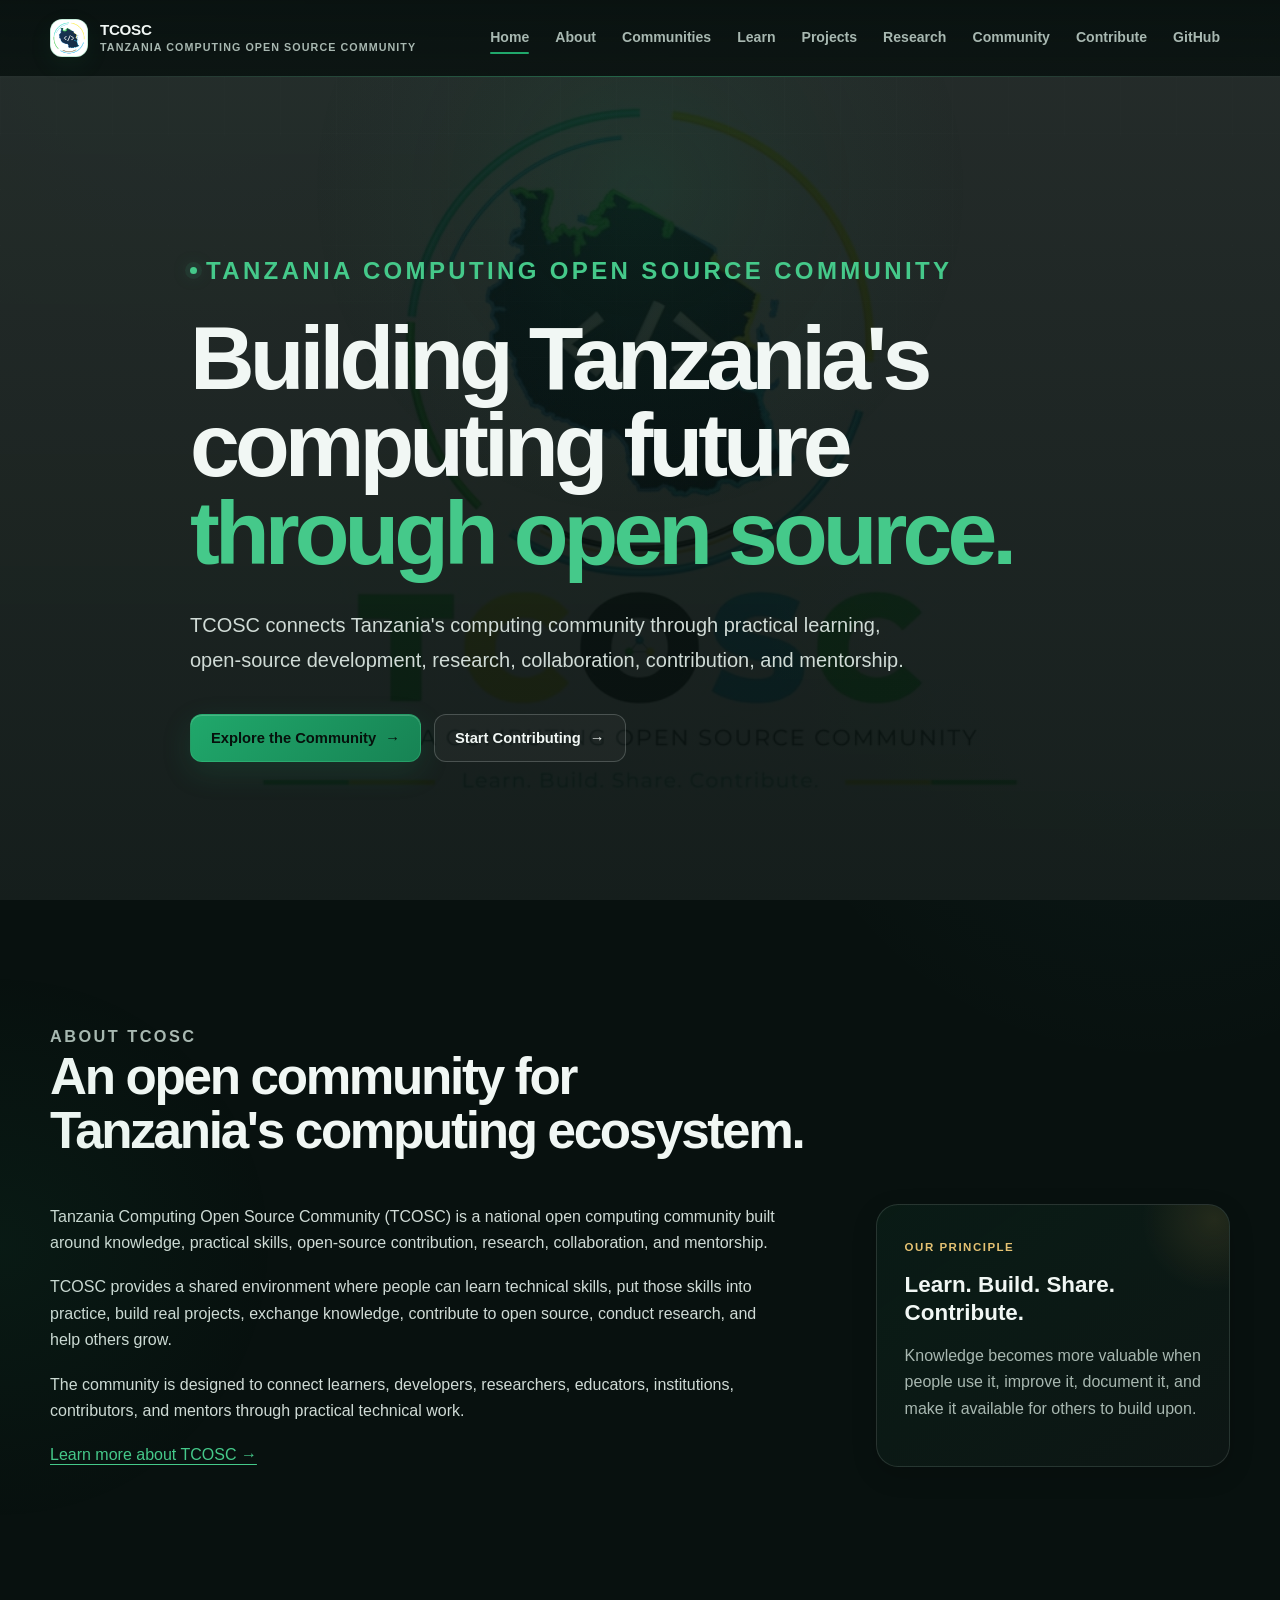
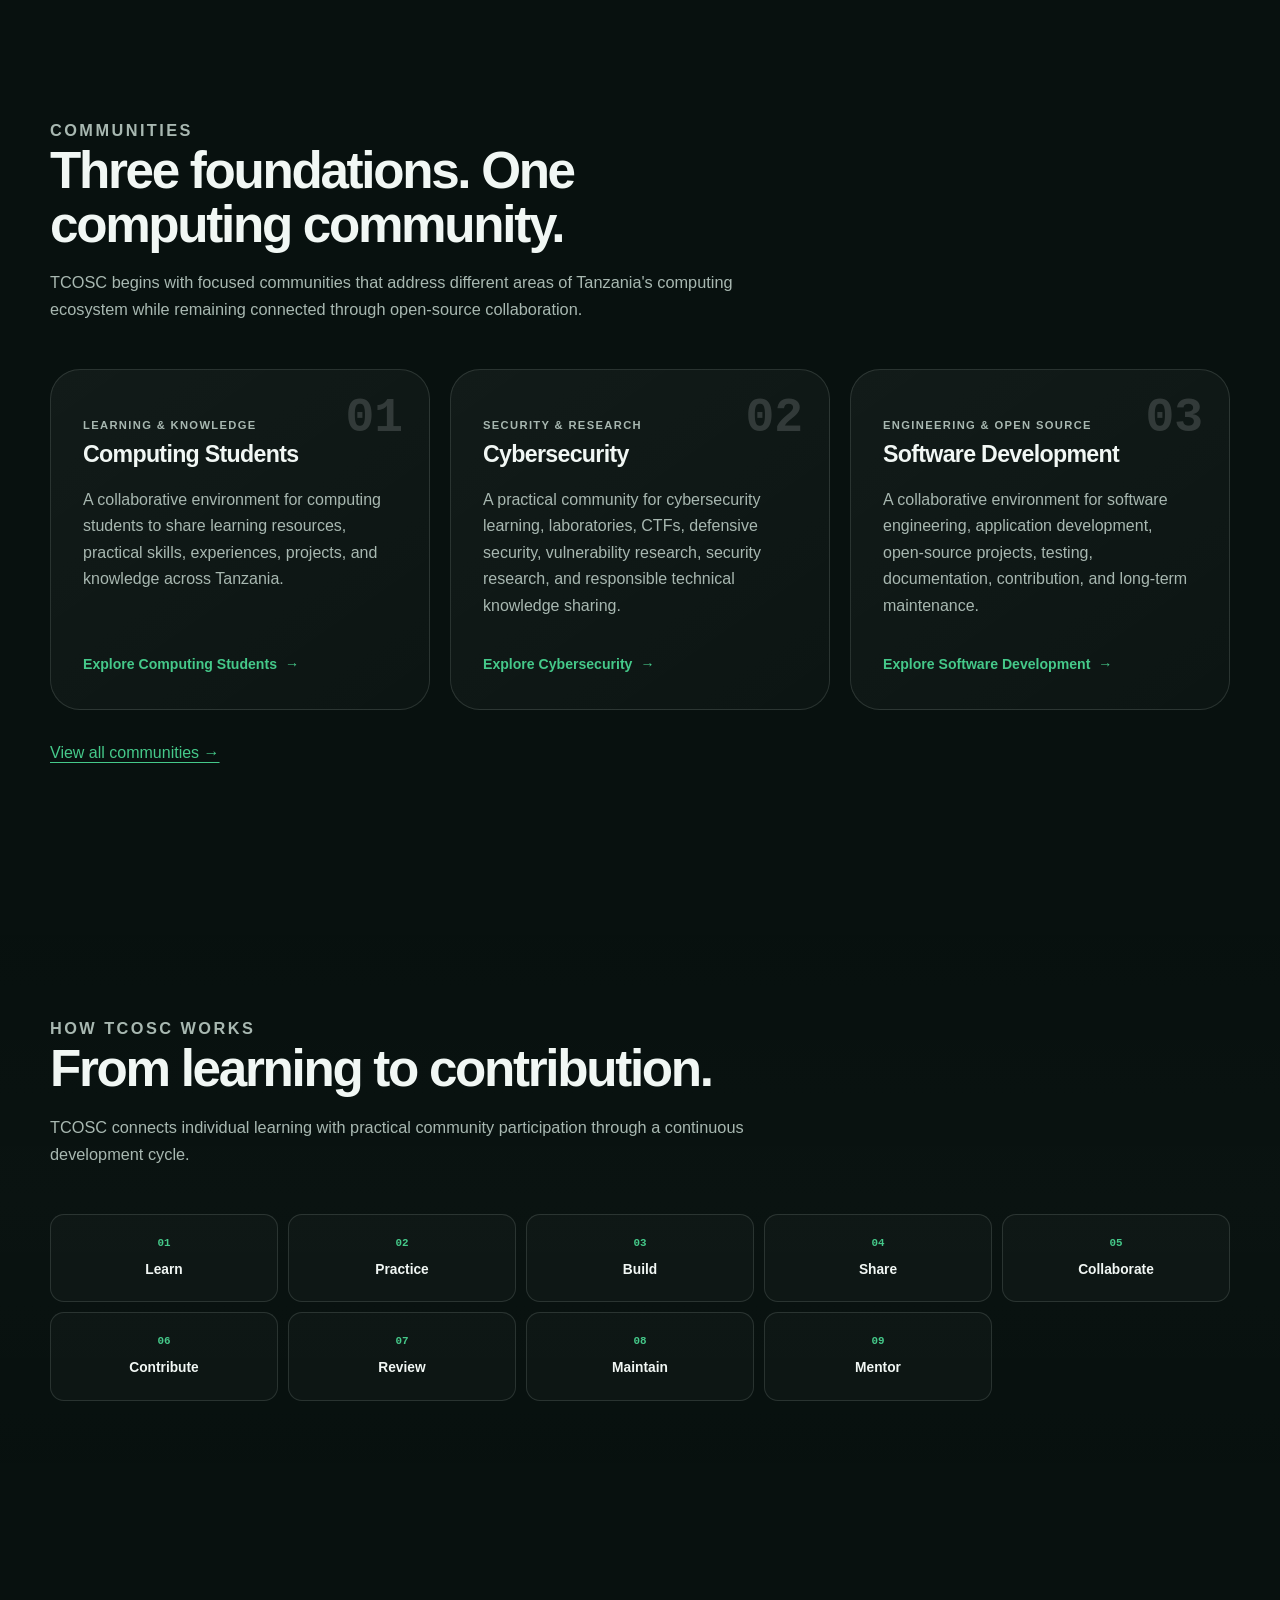
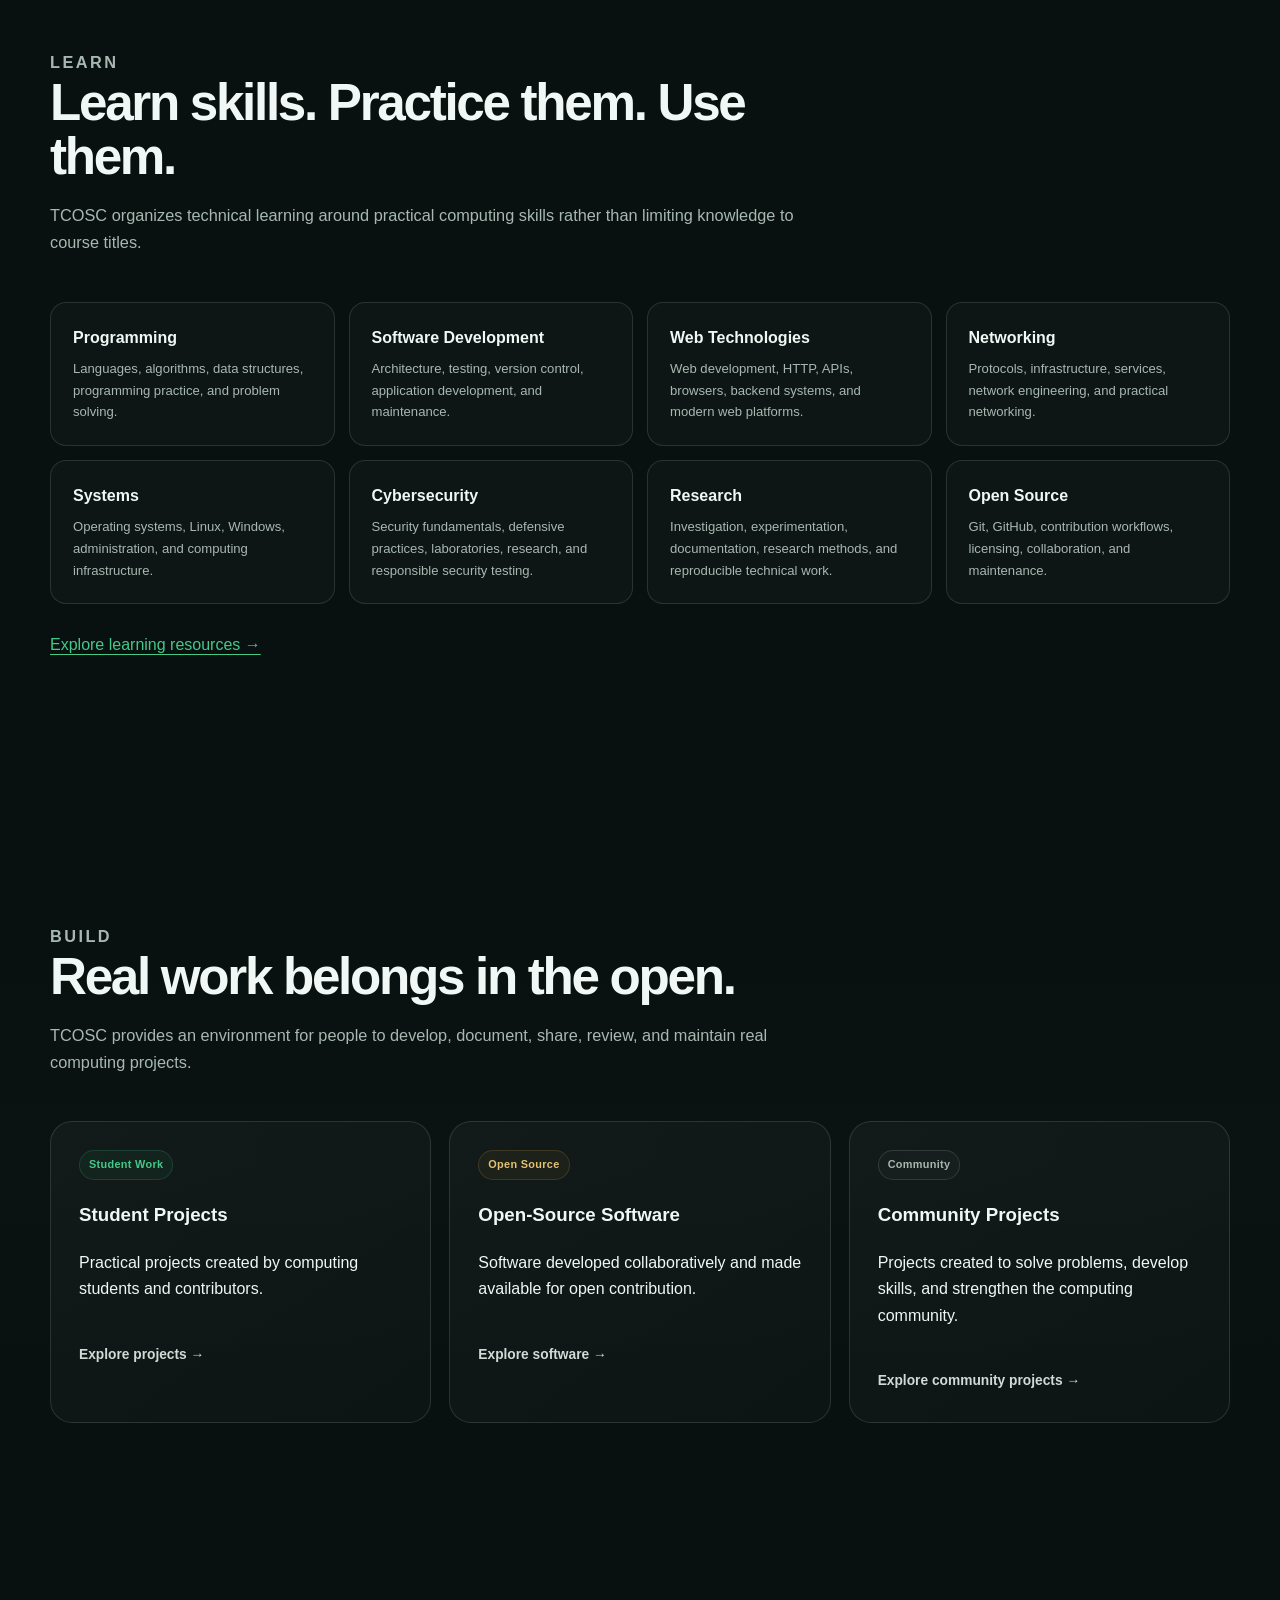
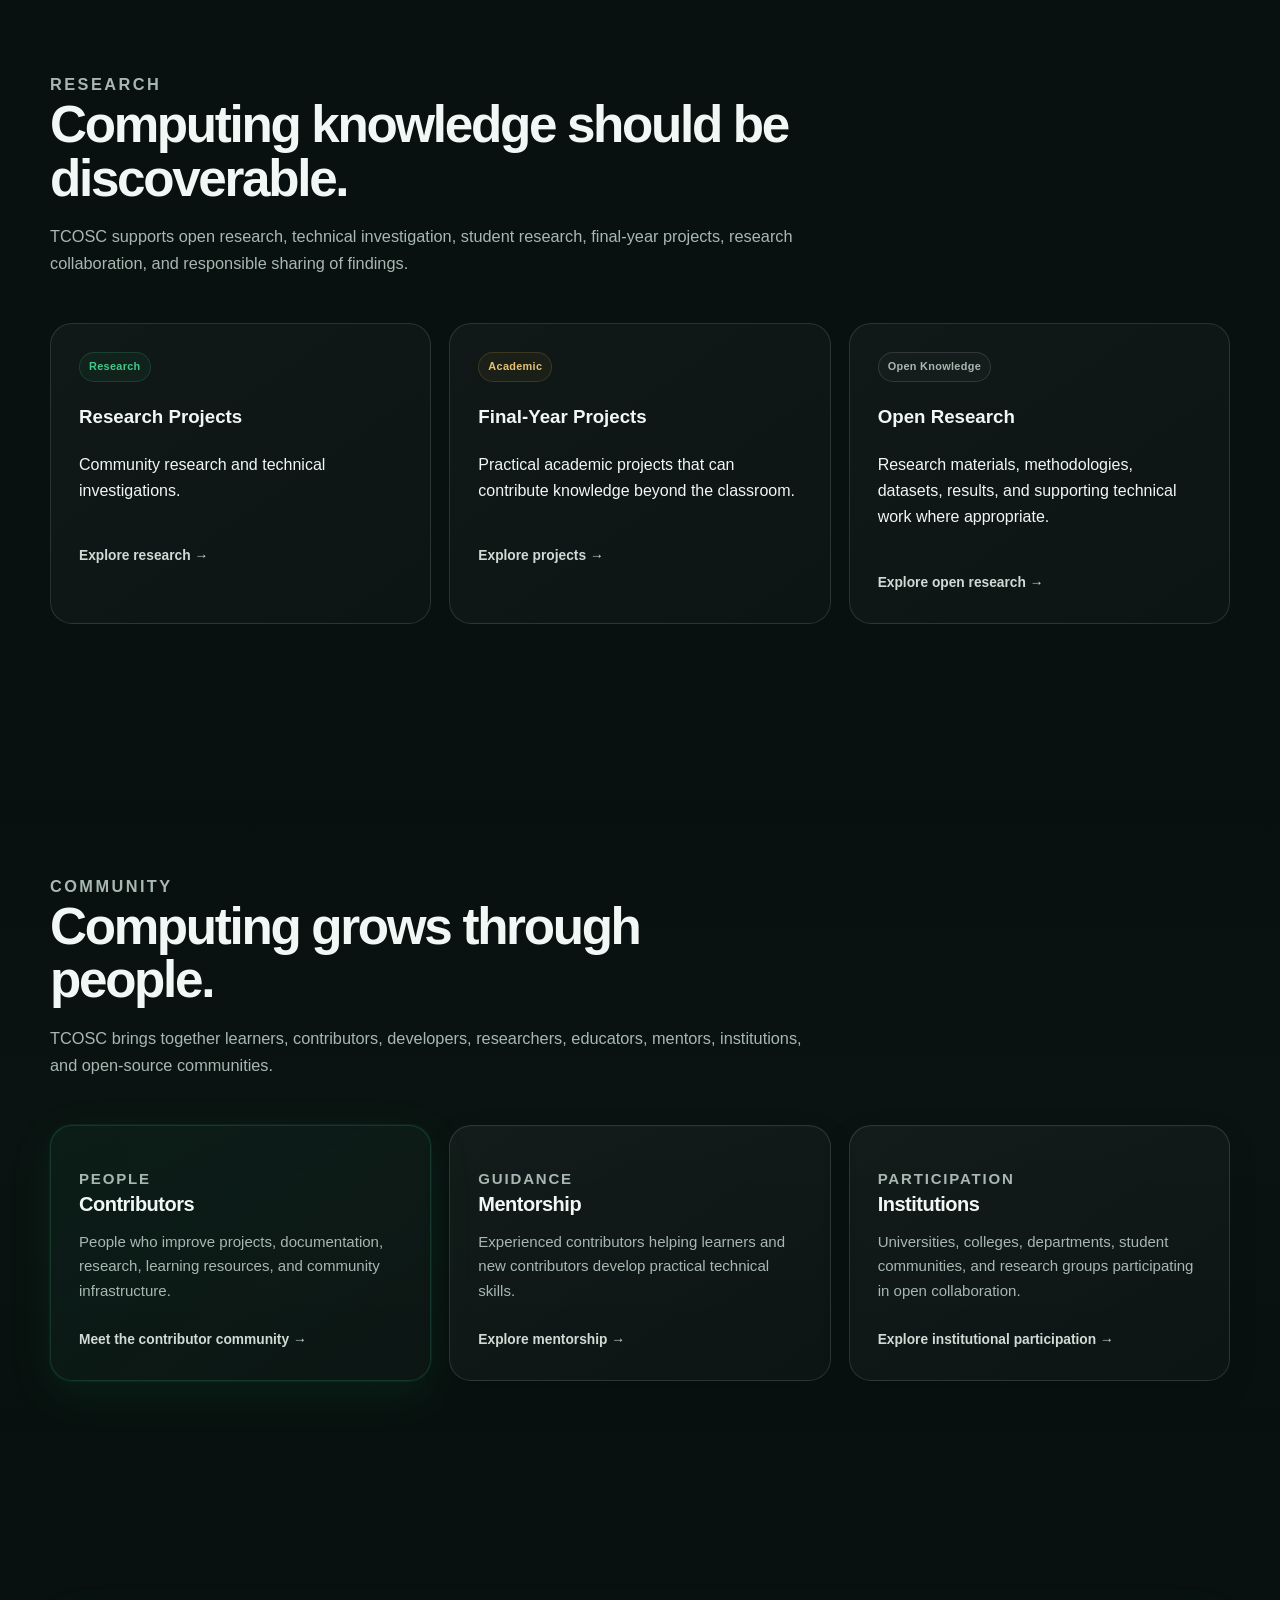
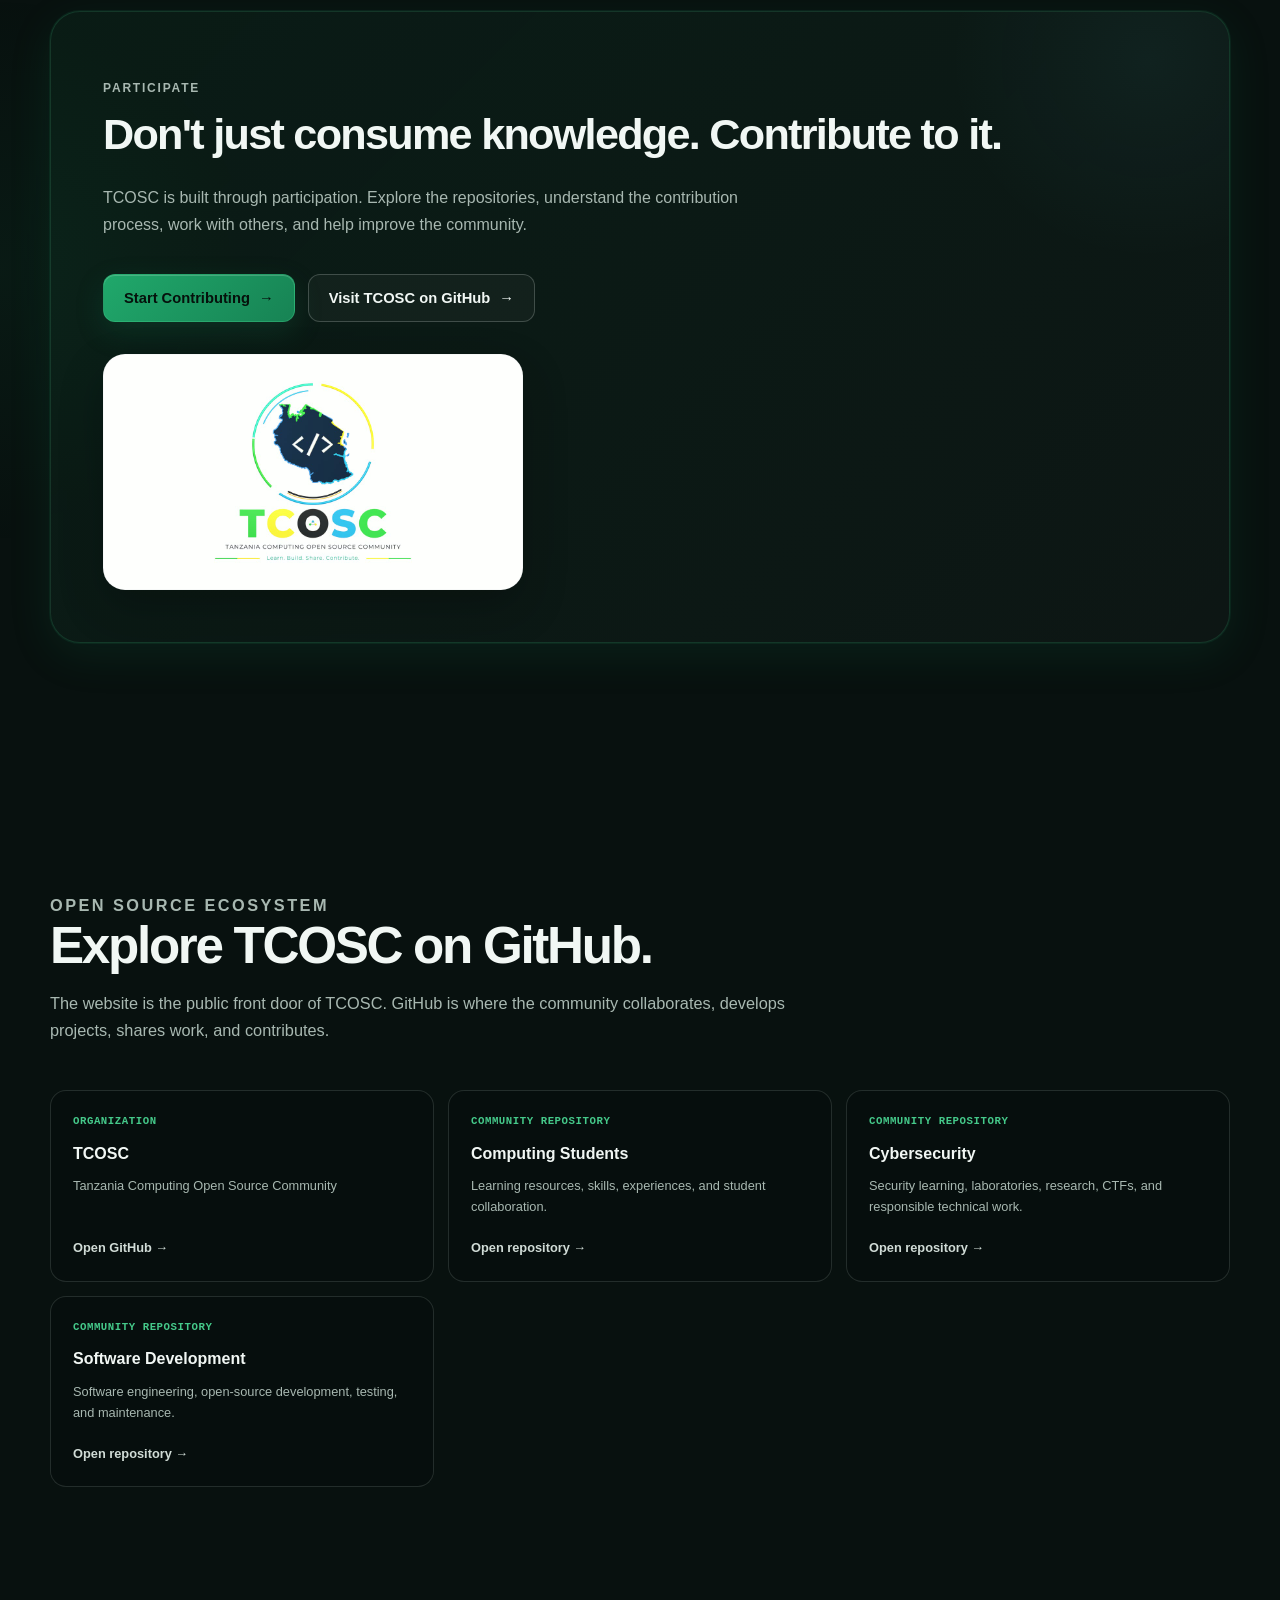
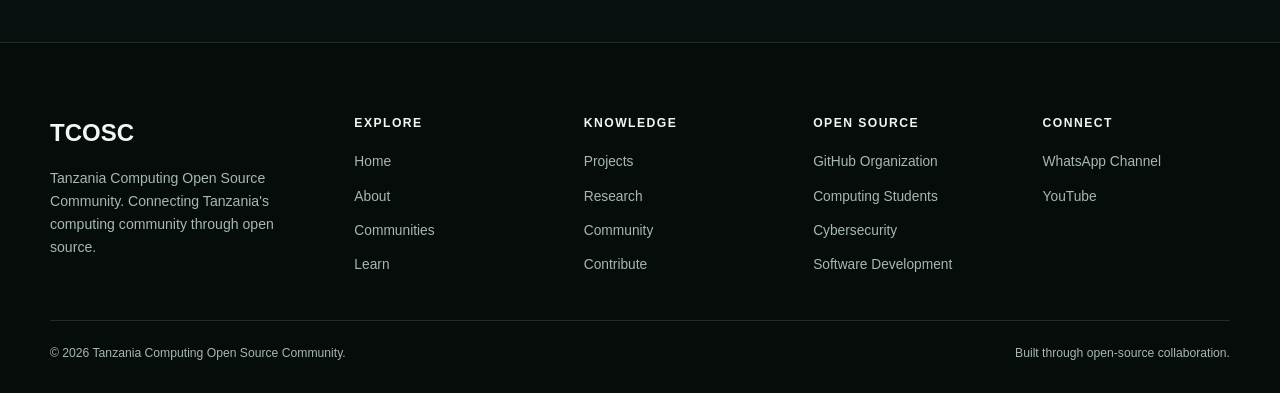
==== commit 87b2c2ef: "Add files via upload" ====
--- a/index.html
+++ b/index.html
@@ -1,1494 +1,1593 @@
-<!DOCTYPE html>
-<html lang="en">
-<head>
-    <meta charset="UTF-8">
-
-    <meta
-        name="viewport"
-        content="width=device-width, initial-scale=1.0"
-    >
-
-    <meta
-        name="description"
-        content="TCOSC — Tanzania Computing Open Source Community. Connecting Tanzania's computing community through open source, practical learning, development, research, collaboration, and contribution."
-    >
-
-    <meta
-        name="keywords"
-        content="TCOSC, Tanzania Computing Open Source Community, Tanzania computing, open source Tanzania, computing students, software development, cybersecurity, research"
-    >
-
-    <meta
-        name="author"
-        content="Tanzania Computing Open Source Community"
-    >
-
-    <meta
-        name="robots"
-        content="index, follow"
-    >
-
-    <meta
-        name="theme-color"
-        content="#08110f"
-    >
-
-    <link
-        rel="canonical"
-        href="https://tanzania-computing-open-community.github.io/"
-    >
-
-    <link
-        rel="stylesheet"
-        href="styles.css"
-    >
-
-    <title>
-        TCOSC | Tanzania Computing Open Source Community
-    </title>
-</head>
-
-<body>
-
-    <!-- =====================================================
-         ACCESSIBILITY
-         ===================================================== -->
-
-    <a
-        class="skip-link"
-        href="#main-content"
-    >
-        Skip to main content
-    </a>
-
-
-    <!-- =====================================================
-         SITE HEADER
-         ===================================================== -->
-
-    <header class="site-header">
-
-        <div class="container site-header__inner">
-
-            <!-- BRAND -->
-
-            <a
-                class="site-brand"
-                href="index.html"
-                aria-label="TCOSC home"
-            >
-
-                <span
-                    class="site-brand__mark"
-                    aria-hidden="true"
-                >
-                    T
-                </span>
-
-                <span class="site-brand__text">
-
-                    <span class="site-brand__name">
-                        TCOSC
-                    </span>
-
-                    <span class="site-brand__descriptor">
-                        Tanzania Computing Open Source Community
-                    </span>
-
-                </span>
-
-            </a>
-
-
-            <!-- PRIMARY NAVIGATION -->
-
-            <nav
-                class="primary-navigation"
-                aria-label="Primary navigation"
-            >
-
-                <a
-                    href="index.html"
-                    aria-current="page"
-                >
-                    Home
-                </a>
-
-                <a href="about.html">
-                    About
-                </a>
-
-                <a href="communities.html">
-                    Communities
-                </a>
-
-                <a href="learn.html">
-                    Learn
-                </a>
-
-                <a href="projects.html">
-                    Projects
-                </a>
-
-                <a href="research.html">
-                    Research
-                </a>
-
-                <a href="community.html">
-                    Community
-                </a>
-
-                <a href="contribute.html">
-                    Contribute
-                </a>
-
-                <a
-                    href="https://github.com/tanzania-computing-open-community"
-                    target="_blank"
-                    rel="noopener noreferrer"
-                >
-                    GitHub
-                </a>
-
-            </nav>
-
-        </div>
-
-    </header>
-
-
-    <!-- =====================================================
-         MAIN CONTENT
-         ===================================================== -->
-
-    <main id="main-content">
-
-
-        <!-- =================================================
-             HERO
-             ================================================= -->
-
-        <section
-            class="hero"
-            aria-labelledby="hero-title"
-        >
-
-            <div class="container hero__content">
-
-                <p class="hero__eyebrow">
-                    Tanzania Computing Open Source Community
-                </p>
-
-                <h1 id="hero-title">
-                    Building Tanzania's computing future
-                    <span class="accent">
-                        through open source.
-                    </span>
-                </h1>
-
-                <p class="hero__lead">
-                    TCOSC connects Tanzania's computing community
-                    through practical learning, open-source
-                    development, research, collaboration,
-                    contribution, and mentorship.
-                </p>
-
-
-                <div class="hero__actions">
-
-                    <a
-                        href="communities.html"
-                        class="button button--primary"
-                    >
-                        Explore the Community
-                        <span
-                            class="button__arrow"
-                            aria-hidden="true"
-                        >
-                            →
-                        </span>
-                    </a>
-
-                    <a
-                        href="contribute.html"
-                        class="button button--secondary"
-                    >
-                        Start Contributing
-                        <span
-                            class="button__arrow"
-                            aria-hidden="true"
-                        >
-                            →
-                        </span>
-                    </a>
-
-                </div>
-
-            </div>
-
-        </section>
-
-
-        <!-- =================================================
-             ABOUT / INTRODUCTION
-             ================================================= -->
-
-        <section
-            class="section section--featured"
-            aria-labelledby="about-title"
-        >
-
-            <div class="container">
-
-                <div class="section-heading">
-
-                    <p class="section-heading__eyebrow">
-                        ABOUT TCOSC
-                    </p>
-
-                    <h2 id="about-title">
-                        An open community for Tanzania's
-                        computing ecosystem.
-                    </h2>
-
-                </div>
-
-
-                <div class="intro-grid">
-
-                    <div class="intro-copy">
-
-                        <p>
-                            Tanzania Computing Open Source Community
-                            (TCOSC) is a national open computing
-                            community built around knowledge,
-                            practical skills, open-source
-                            contribution, research, collaboration,
-                            and mentorship.
-                        </p>
-
-                        <p>
-                            TCOSC provides a shared environment where
-                            people can learn technical skills, put
-                            those skills into practice, build real
-                            projects, exchange knowledge, contribute
-                            to open source, conduct research, and
-                            help others grow.
-                        </p>
-
-                        <p>
-                            The community is designed to connect
-                            learners, developers, researchers,
-                            educators, institutions, contributors,
-                            and mentors through practical technical
-                            work.
-                        </p>
-
-                        <p>
-                            <a
-                                class="link"
-                                href="about.html"
-                            >
-                                Learn more about TCOSC →
-                            </a>
-                        </p>
-
-                    </div>
-
-
-                    <aside class="highlight-panel">
-
-                        <span class="highlight-panel__label">
-                            Our principle
-                        </span>
-
-                        <p class="highlight-panel__title">
-                            Learn. Build. Share. Contribute.
-                        </p>
-
-                        <p class="muted">
-                            Knowledge becomes more valuable when
-                            people use it, improve it, document it,
-                            and make it available for others to
-                            build upon.
-                        </p>
-
-                    </aside>
-
-                </div>
-
-            </div>
-
-        </section>
-
-
-        <!-- =================================================
-             COMMUNITIES PREVIEW
-             ================================================= -->
-
-        <section
-            class="section"
-            aria-labelledby="communities-title"
-        >
-
-            <div class="container">
-
-                <div class="section-heading">
-
-                    <p class="section-heading__eyebrow">
-                        COMMUNITIES
-                    </p>
-
-                    <h2 id="communities-title">
-                        Three foundations. One computing community.
-                    </h2>
-
-                    <p>
-                        TCOSC begins with focused communities that
-                        address different areas of Tanzania's
-                        computing ecosystem while remaining connected
-                        through open-source collaboration.
-                    </p>
-
-                </div>
-
-
-                <div class="community-grid">
-
-
-                    <!-- COMPUTING STUDENTS -->
-
-                    <article class="community-card">
-
-                        <span
-                            class="community-card__number"
-                            aria-hidden="true"
-                        >
-                            01
-                        </span>
-
-                        <div class="community-card__content">
-
-                            <p class="card__label">
-                                Learning &amp; Knowledge
-                            </p>
-
-                            <h3>
-                                Computing Students
-                            </h3>
-
-                            <p>
-                                A collaborative environment for
-                                computing students to share learning
-                                resources, practical skills,
-                                experiences, projects, and knowledge
-                                across Tanzania.
-                            </p>
-
-                            <div class="community-card__footer">
-
-                                <a
-                                    href="communities.html#computing-students"
-                                >
-                                    Explore Computing Students
-                                    <span aria-hidden="true">
-                                        →
-                                    </span>
-                                </a>
-
-                            </div>
-
-                        </div>
-
-                    </article>
-
-
-                    <!-- CYBERSECURITY -->
-
-                    <article class="community-card">
-
-                        <span
-                            class="community-card__number"
-                            aria-hidden="true"
-                        >
-                            02
-                        </span>
-
-                        <div class="community-card__content">
-
-                            <p class="card__label">
-                                Security &amp; Research
-                            </p>
-
-                            <h3>
-                                Cybersecurity
-                            </h3>
-
-                            <p>
-                                A practical community for
-                                cybersecurity learning,
-                                laboratories, CTFs, defensive
-                                security, vulnerability research,
-                                security research, and responsible
-                                technical knowledge sharing.
-                            </p>
-
-                            <div class="community-card__footer">
-
-                                <a
-                                    href="communities.html#cybersecurity"
-                                >
-                                    Explore Cybersecurity
-                                    <span aria-hidden="true">
-                                        →
-                                    </span>
-                                </a>
-
-                            </div>
-
-                        </div>
-
-                    </article>
-
-
-                    <!-- SOFTWARE DEVELOPMENT -->
-
-                    <article class="community-card">
-
-                        <span
-                            class="community-card__number"
-                            aria-hidden="true"
-                        >
-                            03
-                        </span>
-
-                        <div class="community-card__content">
-
-                            <p class="card__label">
-                                Engineering &amp; Open Source
-                            </p>
-
-                            <h3>
-                                Software Development
-                            </h3>
-
-                            <p>
-                                A collaborative environment for
-                                software engineering, application
-                                development, open-source projects,
-                                testing, documentation,
-                                contribution, and long-term
-                                maintenance.
-                            </p>
-
-                            <div class="community-card__footer">
-
-                                <a
-                                    href="communities.html#software-development"
-                                >
-                                    Explore Software Development
-                                    <span aria-hidden="true">
-                                        →
-                                    </span>
-                                </a>
-
-                            </div>
-
-                        </div>
-
-                    </article>
-
-                </div>
-
-
-                <div class="section-heading" style="margin-top: 30px; margin-bottom: 0;">
-
-                    <a
-                        class="link"
-                        href="communities.html"
-                    >
-                        View all communities →
-                    </a>
-
-                </div>
-
-            </div>
-
-        </section>
-
-
-        <!-- =================================================
-             HOW TCOSC WORKS
-             ================================================= -->
-
-        <section
-            class="section section--soft"
-            aria-labelledby="cycle-title"
-        >
-
-            <div class="container">
-
-                <div class="section-heading">
-
-                    <p class="section-heading__eyebrow">
-                        HOW TCOSC WORKS
-                    </p>
-
-                    <h2 id="cycle-title">
-                        From learning to contribution.
-                    </h2>
-
-                    <p>
-                        TCOSC connects individual learning with
-                        practical community participation through
-                        a continuous development cycle.
-                    </p>
-
-                </div>
-
-
-                <div class="cycle">
-
-                    <div class="cycle__grid">
-
-                        <div class="cycle__item">
-                            <span class="cycle__step">01</span>
-                            <strong>Learn</strong>
-                        </div>
-
-                        <div class="cycle__item">
-                            <span class="cycle__step">02</span>
-                            <strong>Practice</strong>
-                        </div>
-
-                        <div class="cycle__item">
-                            <span class="cycle__step">03</span>
-                            <strong>Build</strong>
-                        </div>
-
-                        <div class="cycle__item">
-                            <span class="cycle__step">04</span>
-                            <strong>Share</strong>
-                        </div>
-
-                        <div class="cycle__item">
-                            <span class="cycle__step">05</span>
-                            <strong>Collaborate</strong>
-                        </div>
-
-                        <div class="cycle__item">
-                            <span class="cycle__step">06</span>
-                            <strong>Contribute</strong>
-                        </div>
-
-                        <div class="cycle__item">
-                            <span class="cycle__step">07</span>
-                            <strong>Review</strong>
-                        </div>
-
-                        <div class="cycle__item">
-                            <span class="cycle__step">08</span>
-                            <strong>Maintain</strong>
-                        </div>
-
-                        <div class="cycle__item">
-                            <span class="cycle__step">09</span>
-                            <strong>Mentor</strong>
-                        </div>
-
-                    </div>
-
-                </div>
-
-            </div>
-
-        </section>
-
-
-        <!-- =================================================
-             LEARN PREVIEW
-             ================================================= -->
-
-        <section
-            class="section"
-            aria-labelledby="learn-title"
-        >
-
-            <div class="container">
-
-                <div class="section-heading">
-
-                    <p class="section-heading__eyebrow">
-                        LEARN
-                    </p>
-
-                    <h2 id="learn-title">
-                        Learn skills. Practice them. Use them.
-                    </h2>
-
-                    <p>
-                        TCOSC organizes technical learning around
-                        practical computing skills rather than
-                        limiting knowledge to course titles.
-                    </p>
-
-                </div>
-
-
-                <div class="topic-grid">
-
-                    <article class="topic">
-                        <h3>Programming</h3>
-                        <p>
-                            Languages, algorithms, data structures,
-                            programming practice, and problem solving.
-                        </p>
-                    </article>
-
-                    <article class="topic">
-                        <h3>Software Development</h3>
-                        <p>
-                            Architecture, testing, version control,
-                            application development, and maintenance.
-                        </p>
-                    </article>
-
-                    <article class="topic">
-                        <h3>Web Technologies</h3>
-                        <p>
-                            Web development, HTTP, APIs, browsers,
-                            backend systems, and modern web platforms.
-                        </p>
-                    </article>
-
-                    <article class="topic">
-                        <h3>Networking</h3>
-                        <p>
-                            Protocols, infrastructure, services,
-                            network engineering, and practical
-                            networking.
-                        </p>
-                    </article>
-
-                    <article class="topic">
-                        <h3>Systems</h3>
-                        <p>
-                            Operating systems, Linux, Windows,
-                            administration, and computing
-                            infrastructure.
-                        </p>
-                    </article>
-
-                    <article class="topic">
-                        <h3>Cybersecurity</h3>
-                        <p>
-                            Security fundamentals, defensive
-                            practices, laboratories, research, and
-                            responsible security testing.
-                        </p>
-                    </article>
-
-                    <article class="topic">
-                        <h3>Research</h3>
-                        <p>
-                            Investigation, experimentation,
-                            documentation, research methods, and
-                            reproducible technical work.
-                        </p>
-                    </article>
-
-                    <article class="topic">
-                        <h3>Open Source</h3>
-                        <p>
-                            Git, GitHub, contribution workflows,
-                            licensing, collaboration, and
-                            maintenance.
-                        </p>
-                    </article>
-
-                </div>
-
-
-                <p style="margin-top: 28px;">
-                    <a
-                        class="link"
-                        href="learn.html"
-                    >
-                        Explore learning resources →
-                    </a>
-                </p>
-
-            </div>
-
-        </section>
-
-
-        <!-- =================================================
-             PROJECTS PREVIEW
-             ================================================= -->
-
-        <section
-            class="section section--soft"
-            aria-labelledby="projects-title"
-        >
-
-            <div class="container">
-
-                <div class="section-heading">
-
-                    <p class="section-heading__eyebrow">
-                        BUILD
-                    </p>
-
-                    <h2 id="projects-title">
-                        Real work belongs in the open.
-                    </h2>
-
-                    <p>
-                        TCOSC provides an environment for people to
-                        develop, document, share, review, and maintain
-                        real computing projects.
-                    </p>
-
-                </div>
-
-
-                <div class="project-grid">
-
-                    <article class="project-card">
-
-                        <div class="project-card__meta">
-                            <span class="badge badge--green">
-                                Student Work
-                            </span>
-                        </div>
-
-                        <h3>
-                            Student Projects
-                        </h3>
-
-                        <p>
-                            Practical projects created by computing
-                            students and contributors.
-                        </p>
-
-                        <a
-                            class="card__link"
-                            href="projects.html#student-projects"
-                        >
-                            Explore projects →
-                        </a>
-
-                    </article>
-
-
-                    <article class="project-card">
-
-                        <div class="project-card__meta">
-                            <span class="badge badge--gold">
-                                Open Source
-                            </span>
-                        </div>
-
-                        <h3>
-                            Open-Source Software
-                        </h3>
-
-                        <p>
-                            Software developed collaboratively and
-                            made available for open contribution.
-                        </p>
-
-                        <a
-                            class="card__link"
-                            href="projects.html#open-source"
-                        >
-                            Explore software →
-                        </a>
-
-                    </article>
-
-
-                    <article class="project-card">
-
-                        <div class="project-card__meta">
-                            <span class="badge">
-                                Community
-                            </span>
-                        </div>
-
-                        <h3>
-                            Community Projects
-                        </h3>
-
-                        <p>
-                            Projects created to solve problems,
-                            develop skills, and strengthen the
-                            computing community.
-                        </p>
-
-                        <a
-                            class="card__link"
-                            href="projects.html#community-projects"
-                        >
-                            Explore community projects →
-                        </a>
-
-                    </article>
-
-                </div>
-
-            </div>
-
-        </section>
-
-
-        <!-- =================================================
-             RESEARCH PREVIEW
-             ================================================= -->
-
-        <section
-            class="section"
-            aria-labelledby="research-title"
-        >
-
-            <div class="container">
-
-                <div class="section-heading">
-
-                    <p class="section-heading__eyebrow">
-                        RESEARCH
-                    </p>
-
-                    <h2 id="research-title">
-                        Computing knowledge should be discoverable.
-                    </h2>
-
-                    <p>
-                        TCOSC supports open research, technical
-                        investigation, student research, final-year
-                        projects, research collaboration, and
-                        responsible sharing of findings.
-                    </p>
-
-                </div>
-
-
-                <div class="research-grid">
-
-                    <article class="research-card">
-
-                        <div class="research-card__meta">
-                            <span class="badge badge--green">
-                                Research
-                            </span>
-                        </div>
-
-                        <h3>
-                            Research Projects
-                        </h3>
-
-                        <p>
-                            Community research and technical
-                            investigations.
-                        </p>
-
-                        <a
-                            class="card__link"
-                            href="research.html#research-projects"
-                        >
-                            Explore research →
-                        </a>
-
-                    </article>
-
-
-                    <article class="research-card">
-
-                        <div class="research-card__meta">
-                            <span class="badge badge--gold">
-                                Academic
-                            </span>
-                        </div>
-
-                        <h3>
-                            Final-Year Projects
-                        </h3>
-
-                        <p>
-                            Practical academic projects that can
-                            contribute knowledge beyond the
-                            classroom.
-                        </p>
-
-                        <a
-                            class="card__link"
-                            href="research.html#final-year-projects"
-                        >
-                            Explore projects →
-                        </a>
-
-                    </article>
-
-
-                    <article class="research-card">
-
-                        <div class="research-card__meta">
-                            <span class="badge">
-                                Open Knowledge
-                            </span>
-                        </div>
-
-                        <h3>
-                            Open Research
-                        </h3>
-
-                        <p>
-                            Research materials, methodologies,
-                            datasets, results, and supporting
-                            technical work where appropriate.
-                        </p>
-
-                        <a
-                            class="card__link"
-                            href="research.html#open-research"
-                        >
-                            Explore open research →
-                        </a>
-
-                    </article>
-
-                </div>
-
-            </div>
-
-        </section>
-
-
-        <!-- =================================================
-             COMMUNITY PREVIEW
-             ================================================= -->
-
-        <section
-            class="section section--soft"
-            aria-labelledby="community-title"
-        >
-
-            <div class="container">
-
-                <div class="section-heading">
-
-                    <p class="section-heading__eyebrow">
-                        COMMUNITY
-                    </p>
-
-                    <h2 id="community-title">
-                        Computing grows through people.
-                    </h2>
-
-                    <p>
-                        TCOSC brings together learners, contributors,
-                        developers, researchers, educators, mentors,
-                        institutions, and open-source communities.
-                    </p>
-
-                </div>
-
-
-                <div class="card-grid">
-
-                    <article class="card card--featured">
-
-                        <p class="card__label">
-                            PEOPLE
-                        </p>
-
-                        <h3>
-                            Contributors
-                        </h3>
-
-                        <p>
-                            People who improve projects,
-                            documentation, research, learning
-                            resources, and community infrastructure.
-                        </p>
-
-                        <a
-                            class="card__link"
-                            href="community.html#contributors"
-                        >
-                            Meet the contributor community →
-                        </a>
-
-                    </article>
-
-
-                    <article class="card">
-
-                        <p class="card__label">
-                            GUIDANCE
-                        </p>
-
-                        <h3>
-                            Mentorship
-                        </h3>
-
-                        <p>
-                            Experienced contributors helping
-                            learners and new contributors develop
-                            practical technical skills.
-                        </p>
-
-                        <a
-                            class="card__link"
-                            href="community.html#mentorship"
-                        >
-                            Explore mentorship →
-                        </a>
-
-                    </article>
-
-
-                    <article class="card">
-
-                        <p class="card__label">
-                            PARTICIPATION
-                        </p>
-
-                        <h3>
-                            Institutions
-                        </h3>
-
-                        <p>
-                            Universities, colleges, departments,
-                            student communities, and research groups
-                            participating in open collaboration.
-                        </p>
-
-                        <a
-                            class="card__link"
-                            href="community.html#institutions"
-                        >
-                            Explore institutional participation →
-                        </a>
-
-                    </article>
-
-                </div>
-
-            </div>
-
-        </section>
-
-
-        <!-- =================================================
-             CONTRIBUTION CTA
-             ================================================= -->
-
-        <section
-            class="section section--featured"
-            aria-labelledby="contribute-title"
-        >
-
-            <div class="container">
-
-                <div class="github-panel">
-
-                    <div class="github-panel__content">
-
-                        <p class="section-heading__eyebrow">
-                            PARTICIPATE
-                        </p>
-
-                        <h2 id="contribute-title">
-                            Don't just consume knowledge.
-                            Contribute to it.
-                        </h2>
-
-                        <p>
-                            TCOSC is built through participation.
-                            Explore the repositories, understand the
-                            contribution process, work with others,
-                            and help improve the community.
-                        </p>
-
-
-                        <div class="hero__actions">
-
-                            <a
-                                href="contribute.html"
-                                class="button button--primary"
-                            >
-                                Start Contributing
-                                <span
-                                    class="button__arrow"
-                                    aria-hidden="true"
-                                >
-                                    →
-                                </span>
-                            </a>
-
-                            <a
-                                href="https://github.com/tanzania-computing-open-community"
-                                class="button button--secondary"
-                                target="_blank"
-                                rel="noopener noreferrer"
-                            >
-                                Visit TCOSC on GitHub
-                                <span
-                                    class="button__arrow"
-                                    aria-hidden="true"
-                                >
-                                    →
-                                </span>
-                            </a>
-
-                        </div>
-
-                    </div>
-
-                </div>
-
-            </div>
-
-        </section>
-
-
-        <!-- =================================================
-             GITHUB ECOSYSTEM
-             ================================================= -->
-
-        <section
-            class="section"
-            aria-labelledby="github-title"
-        >
-
-            <div class="container">
-
-                <div class="section-heading">
-
-                    <p class="section-heading__eyebrow">
-                        OPEN SOURCE ECOSYSTEM
-                    </p>
-
-                    <h2 id="github-title">
-                        Explore TCOSC on GitHub.
-                    </h2>
-
-                    <p>
-                        The website is the public front door of
-                        TCOSC. GitHub is where the community
-                        collaborates, develops projects, shares work,
-                        and contributes.
-                    </p>
-
-                </div>
-
-
-                <div class="repository-grid">
-
-
-                    <!-- ORGANIZATION -->
-
-                    <a
-                        href="https://github.com/tanzania-computing-open-community"
-                        class="repository-card"
-                        target="_blank"
-                        rel="noopener noreferrer"
-                    >
-
-                        <span class="repository-card__type">
-                            Organization
-                        </span>
-
-                        <h3>
-                            TCOSC
-                        </h3>
-
-                        <p>
-                            Tanzania Computing Open Source Community
-                        </p>
-
-                        <span class="repository-card__arrow">
-                            Open GitHub →
-                        </span>
-
-                    </a>
-
-
-                    <!-- STUDENTS -->
-
-                    <a
-                        href="https://github.com/tanzania-computing-open-community/tanzania-computing-students"
-                        class="repository-card"
-                        target="_blank"
-                        rel="noopener noreferrer"
-                    >
-
-                        <span class="repository-card__type">
-                            Community Repository
-                        </span>
-
-                        <h3>
-                            Computing Students
-                        </h3>
-
-                        <p>
-                            Learning resources, skills, experiences,
-                            and student collaboration.
-                        </p>
-
-                        <span class="repository-card__arrow">
-                            Open repository →
-                        </span>
-
-                    </a>
-
-
-                    <!-- CYBERSECURITY -->
-
-                    <a
-                        href="https://github.com/tanzania-computing-open-community/tanzania-cybersecurity"
-                        class="repository-card"
-                        target="_blank"
-                        rel="noopener noreferrer"
-                    >
-
-                        <span class="repository-card__type">
-                            Community Repository
-                        </span>
-
-                        <h3>
-                            Cybersecurity
-                        </h3>
-
-                        <p>
-                            Security learning, laboratories,
-                            research, CTFs, and responsible
-                            technical work.
-                        </p>
-
-                        <span class="repository-card__arrow">
-                            Open repository →
-                        </span>
-
-                    </a>
-
-
-                    <!-- SOFTWARE -->
-
-                    <a
-                        href="https://github.com/tanzania-computing-open-community/tanzania-software-development"
-                        class="repository-card"
-                        target="_blank"
-                        rel="noopener noreferrer"
-                    >
-
-                        <span class="repository-card__type">
-                            Community Repository
-                        </span>
-
-                        <h3>
-                            Software Development
-                        </h3>
-
-                        <p>
-                            Software engineering, open-source
-                            development, testing, and maintenance.
-                        </p>
-
-                        <span class="repository-card__arrow">
-                            Open repository →
-                        </span>
-
-                    </a>
-
-                </div>
-
-            </div>
-
-        </section>
-
-    </main>
-
-
-    <!-- =====================================================
-         FOOTER
-         ===================================================== -->
-
-    <footer class="site-footer">
-
-        <div class="container site-footer__inner">
-
-
-            <!-- BRAND -->
-
-            <div>
-
-                <h2>
-                    TCOSC
-                </h2>
-
-                <p>
-                    Tanzania Computing Open Source Community.
-                    Connecting Tanzania's computing community
-                    through open source.
-                </p>
-
-            </div>
-
-
-            <!-- EXPLORE -->
-
-            <div>
-
-                <h3>
-                    Explore
-                </h3>
-
-                <ul>
-
-                    <li>
-                        <a href="index.html">
-                            Home
-                        </a>
-                    </li>
-
-                    <li>
-                        <a href="about.html">
-                            About
-                        </a>
-                    </li>
-
-                    <li>
-                        <a href="communities.html">
-                            Communities
-                        </a>
-                    </li>
-
-                    <li>
-                        <a href="learn.html">
-                            Learn
-                        </a>
-                    </li>
-
-                </ul>
-
-            </div>
-
-
-            <!-- KNOWLEDGE -->
-
-            <div>
-
-                <h3>
-                    Knowledge
-                </h3>
-
-                <ul>
-
-                    <li>
-                        <a href="projects.html">
-                            Projects
-                        </a>
-                    </li>
-
-                    <li>
-                        <a href="research.html">
-                            Research
-                        </a>
-                    </li>
-
-                    <li>
-                        <a href="community.html">
-                            Community
-                        </a>
-                    </li>
-
-                    <li>
-                        <a href="contribute.html">
-                            Contribute
-                        </a>
-                    </li>
-
-                </ul>
-
-            </div>
-
-
-            <!-- GITHUB -->
-
-            <div>
-
-                <h3>
-                    Open Source
-                </h3>
-
-                <ul>
-
-                    <li>
-                        <a
-                            href="https://github.com/tanzania-computing-open-community"
-                            target="_blank"
-                            rel="noopener noreferrer"
-                        >
-                            GitHub Organization
-                        </a>
-                    </li>
-
-                    <li>
-                        <a
-                            href="https://github.com/tanzania-computing-open-community/tanzania-computing-students"
-                            target="_blank"
-                            rel="noopener noreferrer"
-                        >
-                            Computing Students
-                        </a>
-                    </li>
-
-                    <li>
-                        <a
-                            href="https://github.com/tanzania-computing-open-community/tanzania-cybersecurity"
-                            target="_blank"
-                            rel="noopener noreferrer"
-                        >
-                            Cybersecurity
-                        </a>
-                    </li>
-
-                    <li>
-                        <a
-                            href="https://github.com/tanzania-computing-open-community/tanzania-software-development"
-                            target="_blank"
-                            rel="noopener noreferrer"
-                        >
-                            Software Development
-                        </a>
-                    </li>
-
-                </ul>
-
-            </div>
-
-        </div>
-
-
-        <div class="container site-footer__bottom">
-
-            <p>
-                &copy; 2026 Tanzania Computing Open Source Community.
-            </p>
-
-            <p>
-                Built through open-source collaboration.
-            </p>
-
-        </div>
-
-    </footer>
-
-
-    <script src="script.js"></script>
-
-</body>
-</html>
+<!DOCTYPE html>
+<html lang="en">
+<head>
+    <meta charset="UTF-8">
+
+    <meta
+        name="viewport"
+        content="width=device-width, initial-scale=1.0"
+    >
+
+    <meta
+        name="description"
+        content="TCOSC — Tanzania Computing Open Source Community. Connecting Tanzania's computing community through open source, practical learning, development, research, collaboration, and contribution."
+    >
+
+    <meta
+        name="keywords"
+        content="TCOSC, Tanzania Computing Open Source Community, Tanzania computing, open source Tanzania, computing students, software development, cybersecurity, research"
+    >
+
+    <meta
+        name="author"
+        content="Tanzania Computing Open Source Community"
+    >
+
+    <meta
+        name="robots"
+        content="index, follow"
+    >
+
+    <meta
+        name="theme-color"
+        content="#08110f"
+    >
+
+    <link
+        rel="canonical"
+        href="https://tanzania-computing-open-community.github.io/"
+    >
+
+    <link
+        rel="icon"
+        type="image/png"
+        sizes="32x32"
+        href="assets/favicon-32.png"
+    >
+
+    <link
+        rel="icon"
+        type="image/png"
+        sizes="192x192"
+        href="assets/favicon-192.png"
+    >
+
+    <link
+        rel="apple-touch-icon"
+        sizes="180x180"
+        href="assets/apple-touch-icon.png"
+    >
+
+    <link
+        rel="stylesheet"
+        href="styles.css"
+    >
+
+    <title>
+        TCOSC | Tanzania Computing Open Source Community
+    </title>
+</head>
+
+<body>
+
+
+    <div
+        class="page-background"
+        aria-hidden="true"
+    >
+
+        <video
+            class="page-background__video"
+            poster="assets/tcosc-intro-poster.jpg"
+            autoplay
+            muted
+            loop
+            playsinline
+            preload="auto"
+        >
+            <source
+                src="assets/tcosc-intro.mp4"
+                type="video/mp4"
+            >
+        </video>
+
+    </div>
+
+
+    <!-- =====================================================
+         ACCESSIBILITY
+         ===================================================== -->
+
+    <a
+        class="skip-link"
+        href="#main-content"
+    >
+        Skip to main content
+    </a>
+
+
+    <!-- =====================================================
+         SITE HEADER
+         ===================================================== -->
+
+    <header class="site-header">
+
+        <div class="container site-header__inner">
+
+            <!-- BRAND -->
+
+            <a
+                class="site-brand"
+                href="index.html"
+                aria-label="TCOSC home"
+            >
+
+                <span class="site-brand__mark" aria-hidden="true">
+                    <img
+                        src="assets/tcosc-logo.png"
+                        alt=""
+                        width="38"
+                        height="38"
+                        decoding="async"
+                    >
+                </span>
+
+                <span class="site-brand__text">
+
+                    <span class="site-brand__name">
+                        TCOSC
+                    </span>
+
+                    <span class="site-brand__descriptor">
+                        Tanzania Computing Open Source Community
+                    </span>
+
+                </span>
+
+            </a>
+
+
+            <!-- PRIMARY NAVIGATION -->
+
+            <nav
+                class="primary-navigation"
+                aria-label="Primary navigation"
+            >
+
+                <a
+                    href="index.html"
+                    aria-current="page"
+                >
+                    Home
+                </a>
+
+                <a href="about.html">
+                    About
+                </a>
+
+                <a href="communities.html">
+                    Communities
+                </a>
+
+                <a href="learn.html">
+                    Learn
+                </a>
+
+                <a href="projects.html">
+                    Projects
+                </a>
+
+                <a href="research.html">
+                    Research
+                </a>
+
+                <a href="community.html">
+                    Community
+                </a>
+
+                <a href="contribute.html">
+                    Contribute
+                </a>
+
+                <a
+                    href="https://github.com/tanzania-computing-open-community"
+                    target="_blank"
+                    rel="noopener noreferrer"
+                >
+                    GitHub
+                </a>
+
+            </nav>
+
+        </div>
+
+    </header>
+
+
+    <!-- =====================================================
+         MAIN CONTENT
+         ===================================================== -->
+
+    <main id="main-content">
+
+
+        <!-- =================================================
+             HERO
+             ================================================= -->
+
+        <section
+            class="hero"
+            aria-labelledby="hero-title"
+        >
+
+            <div class="container hero__content">
+
+                <p class="hero__eyebrow">
+                    Tanzania Computing Open Source Community
+                </p>
+
+                <h1 id="hero-title">
+                    Building Tanzania's computing future
+                    <span class="accent">
+                        through open source.
+                    </span>
+                </h1>
+
+                <p class="hero__lead">
+                    TCOSC connects Tanzania's computing community
+                    through practical learning, open-source
+                    development, research, collaboration,
+                    contribution, and mentorship.
+                </p>
+
+
+                <div class="hero__actions">
+
+                    <a
+                        href="communities.html"
+                        class="button button--primary"
+                    >
+                        Explore the Community
+                        <span
+                            class="button__arrow"
+                            aria-hidden="true"
+                        >
+                            →
+                        </span>
+                    </a>
+
+                    <a
+                        href="contribute.html"
+                        class="button button--secondary"
+                    >
+                        Start Contributing
+                        <span
+                            class="button__arrow"
+                            aria-hidden="true"
+                        >
+                            →
+                        </span>
+                    </a>
+
+                </div>
+
+            </div>
+
+        </section>
+
+
+        <!-- =================================================
+             ABOUT / INTRODUCTION
+             ================================================= -->
+
+        <section
+            class="section section--featured"
+            aria-labelledby="about-title"
+        >
+
+            <div class="container">
+
+                <div class="section-heading">
+
+                    <p class="section-heading__eyebrow">
+                        ABOUT TCOSC
+                    </p>
+
+                    <h2 id="about-title">
+                        An open community for Tanzania's
+                        computing ecosystem.
+                    </h2>
+
+                </div>
+
+
+                <div class="intro-grid">
+
+                    <div class="intro-copy">
+
+                        <p>
+                            Tanzania Computing Open Source Community
+                            (TCOSC) is a national open computing
+                            community built around knowledge,
+                            practical skills, open-source
+                            contribution, research, collaboration,
+                            and mentorship.
+                        </p>
+
+                        <p>
+                            TCOSC provides a shared environment where
+                            people can learn technical skills, put
+                            those skills into practice, build real
+                            projects, exchange knowledge, contribute
+                            to open source, conduct research, and
+                            help others grow.
+                        </p>
+
+                        <p>
+                            The community is designed to connect
+                            learners, developers, researchers,
+                            educators, institutions, contributors,
+                            and mentors through practical technical
+                            work.
+                        </p>
+
+                        <p>
+                            <a
+                                class="link"
+                                href="about.html"
+                            >
+                                Learn more about TCOSC →
+                            </a>
+                        </p>
+
+                    </div>
+
+
+                    <aside class="highlight-panel">
+
+                        <span class="highlight-panel__label">
+                            Our principle
+                        </span>
+
+                        <p class="highlight-panel__title">
+                            Learn. Build. Share. Contribute.
+                        </p>
+
+                        <p class="muted">
+                            Knowledge becomes more valuable when
+                            people use it, improve it, document it,
+                            and make it available for others to
+                            build upon.
+                        </p>
+
+                    </aside>
+
+                </div>
+
+            </div>
+
+        </section>
+
+
+        <!-- =================================================
+             COMMUNITIES PREVIEW
+             ================================================= -->
+
+        <section
+            class="section"
+            aria-labelledby="communities-title"
+        >
+
+            <div class="container">
+
+                <div class="section-heading">
+
+                    <p class="section-heading__eyebrow">
+                        COMMUNITIES
+                    </p>
+
+                    <h2 id="communities-title">
+                        Three foundations. One computing community.
+                    </h2>
+
+                    <p>
+                        TCOSC begins with focused communities that
+                        address different areas of Tanzania's
+                        computing ecosystem while remaining connected
+                        through open-source collaboration.
+                    </p>
+
+                </div>
+
+
+                <div class="community-grid">
+
+
+                    <!-- COMPUTING STUDENTS -->
+
+                    <article class="community-card">
+
+                        <span
+                            class="community-card__number"
+                            aria-hidden="true"
+                        >
+                            01
+                        </span>
+
+                        <div class="community-card__content">
+
+                            <p class="card__label">
+                                Learning &amp; Knowledge
+                            </p>
+
+                            <h3>
+                                Computing Students
+                            </h3>
+
+                            <p>
+                                A collaborative environment for
+                                computing students to share learning
+                                resources, practical skills,
+                                experiences, projects, and knowledge
+                                across Tanzania.
+                            </p>
+
+                            <div class="community-card__footer">
+
+                                <a
+                                    href="communities.html#computing-students"
+                                >
+                                    Explore Computing Students
+                                    <span aria-hidden="true">
+                                        →
+                                    </span>
+                                </a>
+
+                            </div>
+
+                        </div>
+
+                    </article>
+
+
+                    <!-- CYBERSECURITY -->
+
+                    <article class="community-card">
+
+                        <span
+                            class="community-card__number"
+                            aria-hidden="true"
+                        >
+                            02
+                        </span>
+
+                        <div class="community-card__content">
+
+                            <p class="card__label">
+                                Security &amp; Research
+                            </p>
+
+                            <h3>
+                                Cybersecurity
+                            </h3>
+
+                            <p>
+                                A practical community for
+                                cybersecurity learning,
+                                laboratories, CTFs, defensive
+                                security, vulnerability research,
+                                security research, and responsible
+                                technical knowledge sharing.
+                            </p>
+
+                            <div class="community-card__footer">
+
+                                <a
+                                    href="communities.html#cybersecurity"
+                                >
+                                    Explore Cybersecurity
+                                    <span aria-hidden="true">
+                                        →
+                                    </span>
+                                </a>
+
+                            </div>
+
+                        </div>
+
+                    </article>
+
+
+                    <!-- SOFTWARE DEVELOPMENT -->
+
+                    <article class="community-card">
+
+                        <span
+                            class="community-card__number"
+                            aria-hidden="true"
+                        >
+                            03
+                        </span>
+
+                        <div class="community-card__content">
+
+                            <p class="card__label">
+                                Engineering &amp; Open Source
+                            </p>
+
+                            <h3>
+                                Software Development
+                            </h3>
+
+                            <p>
+                                A collaborative environment for
+                                software engineering, application
+                                development, open-source projects,
+                                testing, documentation,
+                                contribution, and long-term
+                                maintenance.
+                            </p>
+
+                            <div class="community-card__footer">
+
+                                <a
+                                    href="communities.html#software-development"
+                                >
+                                    Explore Software Development
+                                    <span aria-hidden="true">
+                                        →
+                                    </span>
+                                </a>
+
+                            </div>
+
+                        </div>
+
+                    </article>
+
+                </div>
+
+
+                <div class="section-heading" style="margin-top: 30px; margin-bottom: 0;">
+
+                    <a
+                        class="link"
+                        href="communities.html"
+                    >
+                        View all communities →
+                    </a>
+
+                </div>
+
+            </div>
+
+        </section>
+
+
+        <!-- =================================================
+             HOW TCOSC WORKS
+             ================================================= -->
+
+        <section
+            class="section section--soft"
+            aria-labelledby="cycle-title"
+        >
+
+            <div class="container">
+
+                <div class="section-heading">
+
+                    <p class="section-heading__eyebrow">
+                        HOW TCOSC WORKS
+                    </p>
+
+                    <h2 id="cycle-title">
+                        From learning to contribution.
+                    </h2>
+
+                    <p>
+                        TCOSC connects individual learning with
+                        practical community participation through
+                        a continuous development cycle.
+                    </p>
+
+                </div>
+
+
+                <div class="cycle">
+
+                    <div class="cycle__grid">
+
+                        <div class="cycle__item">
+                            <span class="cycle__step">01</span>
+                            <strong>Learn</strong>
+                        </div>
+
+                        <div class="cycle__item">
+                            <span class="cycle__step">02</span>
+                            <strong>Practice</strong>
+                        </div>
+
+                        <div class="cycle__item">
+                            <span class="cycle__step">03</span>
+                            <strong>Build</strong>
+                        </div>
+
+                        <div class="cycle__item">
+                            <span class="cycle__step">04</span>
+                            <strong>Share</strong>
+                        </div>
+
+                        <div class="cycle__item">
+                            <span class="cycle__step">05</span>
+                            <strong>Collaborate</strong>
+                        </div>
+
+                        <div class="cycle__item">
+                            <span class="cycle__step">06</span>
+                            <strong>Contribute</strong>
+                        </div>
+
+                        <div class="cycle__item">
+                            <span class="cycle__step">07</span>
+                            <strong>Review</strong>
+                        </div>
+
+                        <div class="cycle__item">
+                            <span class="cycle__step">08</span>
+                            <strong>Maintain</strong>
+                        </div>
+
+                        <div class="cycle__item">
+                            <span class="cycle__step">09</span>
+                            <strong>Mentor</strong>
+                        </div>
+
+                    </div>
+
+                </div>
+
+            </div>
+
+        </section>
+
+
+        <!-- =================================================
+             LEARN PREVIEW
+             ================================================= -->
+
+        <section
+            class="section"
+            aria-labelledby="learn-title"
+        >
+
+            <div class="container">
+
+                <div class="section-heading">
+
+                    <p class="section-heading__eyebrow">
+                        LEARN
+                    </p>
+
+                    <h2 id="learn-title">
+                        Learn skills. Practice them. Use them.
+                    </h2>
+
+                    <p>
+                        TCOSC organizes technical learning around
+                        practical computing skills rather than
+                        limiting knowledge to course titles.
+                    </p>
+
+                </div>
+
+
+                <div class="topic-grid">
+
+                    <article class="topic">
+                        <h3>Programming</h3>
+                        <p>
+                            Languages, algorithms, data structures,
+                            programming practice, and problem solving.
+                        </p>
+                    </article>
+
+                    <article class="topic">
+                        <h3>Software Development</h3>
+                        <p>
+                            Architecture, testing, version control,
+                            application development, and maintenance.
+                        </p>
+                    </article>
+
+                    <article class="topic">
+                        <h3>Web Technologies</h3>
+                        <p>
+                            Web development, HTTP, APIs, browsers,
+                            backend systems, and modern web platforms.
+                        </p>
+                    </article>
+
+                    <article class="topic">
+                        <h3>Networking</h3>
+                        <p>
+                            Protocols, infrastructure, services,
+                            network engineering, and practical
+                            networking.
+                        </p>
+                    </article>
+
+                    <article class="topic">
+                        <h3>Systems</h3>
+                        <p>
+                            Operating systems, Linux, Windows,
+                            administration, and computing
+                            infrastructure.
+                        </p>
+                    </article>
+
+                    <article class="topic">
+                        <h3>Cybersecurity</h3>
+                        <p>
+                            Security fundamentals, defensive
+                            practices, laboratories, research, and
+                            responsible security testing.
+                        </p>
+                    </article>
+
+                    <article class="topic">
+                        <h3>Research</h3>
+                        <p>
+                            Investigation, experimentation,
+                            documentation, research methods, and
+                            reproducible technical work.
+                        </p>
+                    </article>
+
+                    <article class="topic">
+                        <h3>Open Source</h3>
+                        <p>
+                            Git, GitHub, contribution workflows,
+                            licensing, collaboration, and
+                            maintenance.
+                        </p>
+                    </article>
+
+                </div>
+
+
+                <p style="margin-top: 28px;">
+                    <a
+                        class="link"
+                        href="learn.html"
+                    >
+                        Explore learning resources →
+                    </a>
+                </p>
+
+            </div>
+
+        </section>
+
+
+        <!-- =================================================
+             PROJECTS PREVIEW
+             ================================================= -->
+
+        <section
+            class="section section--soft"
+            aria-labelledby="projects-title"
+        >
+
+            <div class="container">
+
+                <div class="section-heading">
+
+                    <p class="section-heading__eyebrow">
+                        BUILD
+                    </p>
+
+                    <h2 id="projects-title">
+                        Real work belongs in the open.
+                    </h2>
+
+                    <p>
+                        TCOSC provides an environment for people to
+                        develop, document, share, review, and maintain
+                        real computing projects.
+                    </p>
+
+                </div>
+
+
+                <div class="project-grid">
+
+                    <article class="project-card">
+
+                        <div class="project-card__meta">
+                            <span class="badge badge--green">
+                                Student Work
+                            </span>
+                        </div>
+
+                        <h3>
+                            Student Projects
+                        </h3>
+
+                        <p>
+                            Practical projects created by computing
+                            students and contributors.
+                        </p>
+
+                        <a
+                            class="card__link"
+                            href="projects.html#student-projects"
+                        >
+                            Explore projects →
+                        </a>
+
+                    </article>
+
+
+                    <article class="project-card">
+
+                        <div class="project-card__meta">
+                            <span class="badge badge--gold">
+                                Open Source
+                            </span>
+                        </div>
+
+                        <h3>
+                            Open-Source Software
+                        </h3>
+
+                        <p>
+                            Software developed collaboratively and
+                            made available for open contribution.
+                        </p>
+
+                        <a
+                            class="card__link"
+                            href="projects.html#open-source"
+                        >
+                            Explore software →
+                        </a>
+
+                    </article>
+
+
+                    <article class="project-card">
+
+                        <div class="project-card__meta">
+                            <span class="badge">
+                                Community
+                            </span>
+                        </div>
+
+                        <h3>
+                            Community Projects
+                        </h3>
+
+                        <p>
+                            Projects created to solve problems,
+                            develop skills, and strengthen the
+                            computing community.
+                        </p>
+
+                        <a
+                            class="card__link"
+                            href="projects.html#community-projects"
+                        >
+                            Explore community projects →
+                        </a>
+
+                    </article>
+
+                </div>
+
+            </div>
+
+        </section>
+
+
+        <!-- =================================================
+             RESEARCH PREVIEW
+             ================================================= -->
+
+        <section
+            class="section"
+            aria-labelledby="research-title"
+        >
+
+            <div class="container">
+
+                <div class="section-heading">
+
+                    <p class="section-heading__eyebrow">
+                        RESEARCH
+                    </p>
+
+                    <h2 id="research-title">
+                        Computing knowledge should be discoverable.
+                    </h2>
+
+                    <p>
+                        TCOSC supports open research, technical
+                        investigation, student research, final-year
+                        projects, research collaboration, and
+                        responsible sharing of findings.
+                    </p>
+
+                </div>
+
+
+                <div class="research-grid">
+
+                    <article class="research-card">
+
+                        <div class="research-card__meta">
+                            <span class="badge badge--green">
+                                Research
+                            </span>
+                        </div>
+
+                        <h3>
+                            Research Projects
+                        </h3>
+
+                        <p>
+                            Community research and technical
+                            investigations.
+                        </p>
+
+                        <a
+                            class="card__link"
+                            href="research.html#research-projects"
+                        >
+                            Explore research →
+                        </a>
+
+                    </article>
+
+
+                    <article class="research-card">
+
+                        <div class="research-card__meta">
+                            <span class="badge badge--gold">
+                                Academic
+                            </span>
+                        </div>
+
+                        <h3>
+                            Final-Year Projects
+                        </h3>
+
+                        <p>
+                            Practical academic projects that can
+                            contribute knowledge beyond the
+                            classroom.
+                        </p>
+
+                        <a
+                            class="card__link"
+                            href="research.html#final-year-projects"
+                        >
+                            Explore projects →
+                        </a>
+
+                    </article>
+
+
+                    <article class="research-card">
+
+                        <div class="research-card__meta">
+                            <span class="badge">
+                                Open Knowledge
+                            </span>
+                        </div>
+
+                        <h3>
+                            Open Research
+                        </h3>
+
+                        <p>
+                            Research materials, methodologies,
+                            datasets, results, and supporting
+                            technical work where appropriate.
+                        </p>
+
+                        <a
+                            class="card__link"
+                            href="research.html#open-research"
+                        >
+                            Explore open research →
+                        </a>
+
+                    </article>
+
+                </div>
+
+            </div>
+
+        </section>
+
+
+        <!-- =================================================
+             COMMUNITY PREVIEW
+             ================================================= -->
+
+        <section
+            class="section section--soft"
+            aria-labelledby="community-title"
+        >
+
+            <div class="container">
+
+                <div class="section-heading">
+
+                    <p class="section-heading__eyebrow">
+                        COMMUNITY
+                    </p>
+
+                    <h2 id="community-title">
+                        Computing grows through people.
+                    </h2>
+
+                    <p>
+                        TCOSC brings together learners, contributors,
+                        developers, researchers, educators, mentors,
+                        institutions, and open-source communities.
+                    </p>
+
+                </div>
+
+
+                <div class="card-grid">
+
+                    <article class="card card--featured">
+
+                        <p class="card__label">
+                            PEOPLE
+                        </p>
+
+                        <h3>
+                            Contributors
+                        </h3>
+
+                        <p>
+                            People who improve projects,
+                            documentation, research, learning
+                            resources, and community infrastructure.
+                        </p>
+
+                        <a
+                            class="card__link"
+                            href="community.html#contributors"
+                        >
+                            Meet the contributor community →
+                        </a>
+
+                    </article>
+
+
+                    <article class="card">
+
+                        <p class="card__label">
+                            GUIDANCE
+                        </p>
+
+                        <h3>
+                            Mentorship
+                        </h3>
+
+                        <p>
+                            Experienced contributors helping
+                            learners and new contributors develop
+                            practical technical skills.
+                        </p>
+
+                        <a
+                            class="card__link"
+                            href="community.html#mentorship"
+                        >
+                            Explore mentorship →
+                        </a>
+
+                    </article>
+
+
+                    <article class="card">
+
+                        <p class="card__label">
+                            PARTICIPATION
+                        </p>
+
+                        <h3>
+                            Institutions
+                        </h3>
+
+                        <p>
+                            Universities, colleges, departments,
+                            student communities, and research groups
+                            participating in open collaboration.
+                        </p>
+
+                        <a
+                            class="card__link"
+                            href="community.html#institutions"
+                        >
+                            Explore institutional participation →
+                        </a>
+
+                    </article>
+
+                </div>
+
+            </div>
+
+        </section>
+
+
+        <!-- =================================================
+             CONTRIBUTION CTA
+             ================================================= -->
+
+        <section
+            class="section section--featured"
+            aria-labelledby="contribute-title"
+        >
+
+            <div class="container">
+
+                <div class="github-panel">
+
+                    <div class="github-panel__content">
+
+                        <p class="section-heading__eyebrow">
+                            PARTICIPATE
+                        </p>
+
+                        <h2 id="contribute-title">
+                            Don't just consume knowledge.
+                            Contribute to it.
+                        </h2>
+
+                        <p>
+                            TCOSC is built through participation.
+                            Explore the repositories, understand the
+                            contribution process, work with others,
+                            and help improve the community.
+                        </p>
+
+
+                        <div class="hero__actions">
+
+                            <a
+                                href="contribute.html"
+                                class="button button--primary"
+                            >
+                                Start Contributing
+                                <span
+                                    class="button__arrow"
+                                    aria-hidden="true"
+                                >
+                                    →
+                                </span>
+                            </a>
+
+                            <a
+                                href="https://github.com/tanzania-computing-open-community"
+                                class="button button--secondary"
+                                target="_blank"
+                                rel="noopener noreferrer"
+                            >
+                                Visit TCOSC on GitHub
+                                <span
+                                    class="button__arrow"
+                                    aria-hidden="true"
+                                >
+                                    →
+                                </span>
+                            </a>
+
+                        </div>
+
+                        <div class="github-panel__media">
+
+                            <video
+                                class="github-panel__video"
+                                poster="assets/tcosc-intro-poster.jpg"
+                                autoplay
+                                muted
+                                loop
+                                playsinline
+                                preload="auto"
+                                aria-label="Tanzania Computing Open Source Community logo animation"
+                            >
+                                <source
+                                    src="assets/tcosc-intro.mp4"
+                                    type="video/mp4"
+                                >
+                            </video>
+
+                        </div>
+
+                    </div>
+
+                </div>
+
+            </div>
+
+        </section>
+
+
+        <!-- =================================================
+             GITHUB ECOSYSTEM
+             ================================================= -->
+
+        <section
+            class="section"
+            aria-labelledby="github-title"
+        >
+
+            <div class="container">
+
+                <div class="section-heading">
+
+                    <p class="section-heading__eyebrow">
+                        OPEN SOURCE ECOSYSTEM
+                    </p>
+
+                    <h2 id="github-title">
+                        Explore TCOSC on GitHub.
+                    </h2>
+
+                    <p>
+                        The website is the public front door of
+                        TCOSC. GitHub is where the community
+                        collaborates, develops projects, shares work,
+                        and contributes.
+                    </p>
+
+                </div>
+
+
+                <div class="repository-grid">
+
+
+                    <!-- ORGANIZATION -->
+
+                    <a
+                        href="https://github.com/tanzania-computing-open-community"
+                        class="repository-card"
+                        target="_blank"
+                        rel="noopener noreferrer"
+                    >
+
+                        <span class="repository-card__type">
+                            Organization
+                        </span>
+
+                        <h3>
+                            TCOSC
+                        </h3>
+
+                        <p>
+                            Tanzania Computing Open Source Community
+                        </p>
+
+                        <span class="repository-card__arrow">
+                            Open GitHub →
+                        </span>
+
+                    </a>
+
+
+                    <!-- STUDENTS -->
+
+                    <a
+                        href="https://github.com/tanzania-computing-open-community/tanzania-computing-students"
+                        class="repository-card"
+                        target="_blank"
+                        rel="noopener noreferrer"
+                    >
+
+                        <span class="repository-card__type">
+                            Community Repository
+                        </span>
+
+                        <h3>
+                            Computing Students
+                        </h3>
+
+                        <p>
+                            Learning resources, skills, experiences,
+                            and student collaboration.
+                        </p>
+
+                        <span class="repository-card__arrow">
+                            Open repository →
+                        </span>
+
+                    </a>
+
+
+                    <!-- CYBERSECURITY -->
+
+                    <a
+                        href="https://github.com/tanzania-computing-open-community/tanzania-cybersecurity"
+                        class="repository-card"
+                        target="_blank"
+                        rel="noopener noreferrer"
+                    >
+
+                        <span class="repository-card__type">
+                            Community Repository
+                        </span>
+
+                        <h3>
+                            Cybersecurity
+                        </h3>
+
+                        <p>
+                            Security learning, laboratories,
+                            research, CTFs, and responsible
+                            technical work.
+                        </p>
+
+                        <span class="repository-card__arrow">
+                            Open repository →
+                        </span>
+
+                    </a>
+
+
+                    <!-- SOFTWARE -->
+
+                    <a
+                        href="https://github.com/tanzania-computing-open-community/tanzania-software-development"
+                        class="repository-card"
+                        target="_blank"
+                        rel="noopener noreferrer"
+                    >
+
+                        <span class="repository-card__type">
+                            Community Repository
+                        </span>
+
+                        <h3>
+                            Software Development
+                        </h3>
+
+                        <p>
+                            Software engineering, open-source
+                            development, testing, and maintenance.
+                        </p>
+
+                        <span class="repository-card__arrow">
+                            Open repository →
+                        </span>
+
+                    </a>
+
+                </div>
+
+            </div>
+
+        </section>
+
+    </main>
+
+
+    <!-- =====================================================
+         FOOTER
+         ===================================================== -->
+
+    <footer class="site-footer">
+
+        <div class="container site-footer__inner">
+
+
+            <!-- BRAND -->
+
+            <div>
+
+                <h2>
+                    TCOSC
+                </h2>
+
+                <p>
+                    Tanzania Computing Open Source Community.
+                    Connecting Tanzania's computing community
+                    through open source.
+                </p>
+
+            </div>
+
+
+            <!-- EXPLORE -->
+
+            <div>
+
+                <h3>
+                    Explore
+                </h3>
+
+                <ul>
+
+                    <li>
+                        <a href="index.html">
+                            Home
+                        </a>
+                    </li>
+
+                    <li>
+                        <a href="about.html">
+                            About
+                        </a>
+                    </li>
+
+                    <li>
+                        <a href="communities.html">
+                            Communities
+                        </a>
+                    </li>
+
+                    <li>
+                        <a href="learn.html">
+                            Learn
+                        </a>
+                    </li>
+
+                </ul>
+
+            </div>
+
+
+            <!-- KNOWLEDGE -->
+
+            <div>
+
+                <h3>
+                    Knowledge
+                </h3>
+
+                <ul>
+
+                    <li>
+                        <a href="projects.html">
+                            Projects
+                        </a>
+                    </li>
+
+                    <li>
+                        <a href="research.html">
+                            Research
+                        </a>
+                    </li>
+
+                    <li>
+                        <a href="community.html">
+                            Community
+                        </a>
+                    </li>
+
+                    <li>
+                        <a href="contribute.html">
+                            Contribute
+                        </a>
+                    </li>
+
+                </ul>
+
+            </div>
+
+
+            <!-- GITHUB -->
+
+            <div>
+
+                <h3>
+                    Open Source
+                </h3>
+
+                <ul>
+
+                    <li>
+                        <a
+                            href="https://github.com/tanzania-computing-open-community"
+                            target="_blank"
+                            rel="noopener noreferrer"
+                        >
+                            GitHub Organization
+                        </a>
+                    </li>
+
+                    <li>
+                        <a
+                            href="https://github.com/tanzania-computing-open-community/tanzania-computing-students"
+                            target="_blank"
+                            rel="noopener noreferrer"
+                        >
+                            Computing Students
+                        </a>
+                    </li>
+
+                    <li>
+                        <a
+                            href="https://github.com/tanzania-computing-open-community/tanzania-cybersecurity"
+                            target="_blank"
+                            rel="noopener noreferrer"
+                        >
+                            Cybersecurity
+                        </a>
+                    </li>
+
+                    <li>
+                        <a
+                            href="https://github.com/tanzania-computing-open-community/tanzania-software-development"
+                            target="_blank"
+                            rel="noopener noreferrer"
+                        >
+                            Software Development
+                        </a>
+                    </li>
+
+                </ul>
+
+            </div>
+
+            <div>
+
+                <h3>
+                    Connect
+                </h3>
+
+                <ul>
+
+                    <li>
+                        <a
+                            href="https://whatsapp.com/channel/0029VbEFpmq3WHTeCVn0MK2S"
+                            target="_blank"
+                            rel="noopener noreferrer"
+                        >
+                            WhatsApp Channel
+                        </a>
+                    </li>
+
+                    <li>
+                        <a
+                            href="https://www.youtube.com/@TCOSCOfficial"
+                            target="_blank"
+                            rel="noopener noreferrer"
+                        >
+                            YouTube
+                        </a>
+                    </li>
+
+                </ul>
+
+            </div>
+
+        </div>
+
+
+        <div class="container site-footer__bottom">
+
+            <p>
+                &copy; 2026 Tanzania Computing Open Source Community.
+            </p>
+
+            <p>
+                Built through open-source collaboration.
+            </p>
+
+        </div>
+
+    </footer>
+
+
+    <script src="script.js"></script>
+
+</body>
+</html>
--- a/styles.css
+++ b/styles.css
@@ -1,2000 +1,2075 @@
-/* =========================================================
-   TCOSC — Tanzania Computing Open Source Community
-   Global Website Design System
-   ========================================================= */
-
-/* ---------------------------------------------------------
-   01. Design Tokens
-   --------------------------------------------------------- */
-
-:root {
-    /* Core surfaces */
-    --color-bg: #08110f;
-    --color-bg-soft: #0b1714;
-    --color-surface: #0f1d19;
-    --color-surface-raised: #13241f;
-    --color-surface-hover: #172b25;
-
-    /* Borders */
-    --color-border: rgba(214, 226, 220, 0.14);
-    --color-border-strong: rgba(214, 226, 220, 0.23);
-
-    /* Tanzania-inspired identity */
-    --color-green: #20a86b;
-    --color-green-light: #45c98a;
-    --color-green-dark: #13744a;
-
-    --color-gold: #d6a84f;
-    --color-gold-light: #e5c273;
-
-    /* Supporting technical accent */
-    --color-cyan: #55c7d9;
-
-    /* Typography */
-    --color-text: #f1f7f4;
-    --color-text-soft: #d0dbd6;
-    --color-text-muted: #a8b8b1;
-    --color-text-faint: #879891;
-
-    /* Status */
-    --color-success: #55d99a;
-
-    /* Shadows */
-    --shadow-sm: 0 8px 24px rgba(0, 0, 0, 0.18);
-    --shadow-md: 0 18px 45px rgba(0, 0, 0, 0.24);
-    --shadow-lg: 0 28px 70px rgba(0, 0, 0, 0.32);
-
-    /* Soft identity glows */
-    --glow-green:
-        0 0 0 1px rgba(32, 168, 107, 0.10),
-        0 12px 45px rgba(32, 168, 107, 0.10);
-
-    --glow-green-hover:
-        0 0 0 1px rgba(69, 201, 138, 0.28),
-        0 18px 55px rgba(32, 168, 107, 0.18);
-
-    --glow-gold:
-        0 0 0 1px rgba(214, 168, 79, 0.10),
-        0 14px 45px rgba(214, 168, 79, 0.08);
-
-    /* Layout */
-    --container-width: 1180px;
-    --container-wide: 1280px;
-    --content-width: 820px;
-
-    /* Radius */
-    --radius-sm: 10px;
-    --radius-md: 16px;
-    --radius-lg: 22px;
-    --radius-xl: 30px;
-
-    /* Motion */
-    --transition-fast: 160ms ease;
-    --transition-base: 240ms ease;
-    --transition-slow: 420ms ease;
-
-    /* Typography */
-    --font-sans:
-        Inter,
-        ui-sans-serif,
-        -apple-system,
-        BlinkMacSystemFont,
-        "Segoe UI",
-        Roboto,
-        Helvetica,
-        Arial,
-        sans-serif;
-
-    --font-mono:
-        "SFMono-Regular",
-        Consolas,
-        "Liberation Mono",
-        Menlo,
-        monospace;
-}
-
-
-/* ---------------------------------------------------------
-   02. Reset / Base
-   --------------------------------------------------------- */
-
-*,
-*::before,
-*::after {
-    box-sizing: border-box;
-}
-
-html {
-    scroll-behavior: smooth;
-    scroll-padding-top: 90px;
-}
-
-body {
-    margin: 0;
-    min-width: 320px;
-
-    background:
-        radial-gradient(
-            circle at 15% 0%,
-            rgba(32, 168, 107, 0.08),
-            transparent 28rem
-        ),
-        radial-gradient(
-            circle at 90% 8%,
-            rgba(85, 199, 217, 0.045),
-            transparent 25rem
-        ),
-        var(--color-bg);
-
-    color: var(--color-text);
-    font-family: var(--font-sans);
-    font-size: 16px;
-    line-height: 1.65;
-
-    -webkit-font-smoothing: antialiased;
-    text-rendering: optimizeLegibility;
-}
-
-img,
-svg {
-    display: block;
-    max-width: 100%;
-}
-
-img {
-    height: auto;
-}
-
-button,
-input,
-textarea,
-select {
-    font: inherit;
-}
-
-button,
-a {
-    -webkit-tap-highlight-color: transparent;
-}
-
-a {
-    color: inherit;
-}
-
-::selection {
-    background: rgba(32, 168, 107, 0.30);
-    color: var(--color-text);
-}
-
-
-/* ---------------------------------------------------------
-   03. Accessibility
-   --------------------------------------------------------- */
-
-.skip-link {
-    position: fixed;
-    top: 12px;
-    left: 12px;
-    z-index: 1000;
-
-    transform: translateY(-180%);
-
-    padding: 10px 16px;
-
-    border-radius: var(--radius-sm);
-    background: var(--color-green);
-    color: #06100c;
-
-    font-weight: 700;
-    text-decoration: none;
-
-    transition: transform var(--transition-fast);
-}
-
-.skip-link:focus {
-    transform: translateY(0);
-}
-
-:focus-visible {
-    outline: 3px solid rgba(85, 199, 217, 0.75);
-    outline-offset: 4px;
-}
-
-
-/* ---------------------------------------------------------
-   04. Global Layout
-   --------------------------------------------------------- */
-
-.container {
-    width: min(
-        calc(100% - 40px),
-        var(--container-width)
-    );
-
-    margin-inline: auto;
-}
-
-.container--wide {
-    width: min(
-        calc(100% - 40px),
-        var(--container-wide)
-    );
-
-    margin-inline: auto;
-}
-
-.content-width {
-    width: min(100%, var(--content-width));
-}
-
-section {
-    position: relative;
-}
-
-
-/* ---------------------------------------------------------
-   05. Header / Navigation
-   --------------------------------------------------------- */
-
-.site-header {
-    position: sticky;
-    top: 0;
-    z-index: 100;
-
-    border-bottom: 1px solid var(--color-border);
-
-    background:
-        linear-gradient(
-            to bottom,
-            rgba(8, 17, 15, 0.94),
-            rgba(8, 17, 15, 0.84)
-        );
-
-    backdrop-filter: blur(18px);
-    -webkit-backdrop-filter: blur(18px);
-}
-
-.site-header::after {
-    content: "";
-
-    position: absolute;
-    right: 8%;
-    bottom: -1px;
-    left: 8%;
-
-    height: 1px;
-
-    background:
-        linear-gradient(
-            90deg,
-            transparent,
-            rgba(32, 168, 107, 0.45),
-            transparent
-        );
-
-    pointer-events: none;
-}
-
-.site-header__inner {
-    min-height: 76px;
-
-    display: flex;
-    align-items: center;
-    justify-content: space-between;
-    gap: 32px;
-}
-
-.site-brand {
-    display: inline-flex;
-    align-items: center;
-    gap: 12px;
-
-    color: var(--color-text);
-    text-decoration: none;
-
-    font-weight: 800;
-    letter-spacing: -0.02em;
-}
-
-.site-brand__mark {
-    width: 38px;
-    height: 38px;
-
-    display: grid;
-    place-items: center;
-
-    border: 1px solid rgba(69, 201, 138, 0.30);
-    border-radius: 12px;
-
-    background:
-        linear-gradient(
-            145deg,
-            rgba(32, 168, 107, 0.24),
-            rgba(214, 168, 79, 0.10)
-        );
-
-    box-shadow:
-        inset 0 1px 0 rgba(255, 255, 255, 0.06),
-        0 8px 24px rgba(32, 168, 107, 0.08);
-}
-
-.site-brand__text {
-    display: flex;
-    flex-direction: column;
-
-    line-height: 1.05;
-}
-
-.site-brand__name {
-    font-size: 0.95rem;
-}
-
-.site-brand__descriptor {
-    margin-top: 4px;
-
-    color: var(--color-text-muted);
-
-    font-size: 0.67rem;
-    font-weight: 600;
-    letter-spacing: 0.10em;
-    text-transform: uppercase;
-}
-
-.primary-navigation {
-    display: flex;
-    align-items: center;
-    justify-content: flex-end;
-    gap: 6px;
-
-    flex-wrap: wrap;
-}
-
-.primary-navigation a {
-    position: relative;
-
-    padding: 8px 10px;
-
-    border-radius: 9px;
-
-    color: var(--color-text-muted);
-
-    font-size: 0.88rem;
-    font-weight: 600;
-    text-decoration: none;
-
-    transition:
-        color var(--transition-fast),
-        background-color var(--transition-fast);
-}
-
-.primary-navigation a::after {
-    content: "";
-
-    position: absolute;
-    right: 10px;
-    bottom: 4px;
-    left: 10px;
-
-    height: 2px;
-
-    border-radius: 2px;
-
-    background: var(--color-green);
-
-    transform: scaleX(0);
-    transform-origin: center;
-
-    transition: transform var(--transition-fast);
-}
-
-.primary-navigation a:hover {
-    background: rgba(255, 255, 255, 0.035);
-    color: var(--color-text);
-}
-
-.primary-navigation a:hover::after,
-.primary-navigation a[aria-current="page"]::after {
-    transform: scaleX(1);
-}
-
-
-/* ---------------------------------------------------------
-   06. Hero
-   --------------------------------------------------------- */
-
-.hero {
-    position: relative;
-    overflow: hidden;
-
-    padding:
-        clamp(90px, 12vw, 150px)
-        0
-        clamp(80px, 10vw, 130px);
-}
-
-.hero::before {
-    content: "";
-
-    position: absolute;
-    top: -14rem;
-    left: 50%;
-
-    width: 42rem;
-    height: 42rem;
-
-    border-radius: 50%;
-
-    background:
-        radial-gradient(
-            circle,
-            rgba(32, 168, 107, 0.10) 0%,
-            rgba(32, 168, 107, 0.035) 34%,
-            transparent 70%
-        );
-
-    transform: translateX(-50%);
-
-    pointer-events: none;
-}
-
-.hero::after {
-    content: "";
-
-    position: absolute;
-    inset: 0;
-
-    background-image:
-        linear-gradient(
-            rgba(255, 255, 255, 0.018) 1px,
-            transparent 1px
-        ),
-        linear-gradient(
-            90deg,
-            rgba(255, 255, 255, 0.018) 1px,
-            transparent 1px
-        );
-
-    background-size: 56px 56px;
-
-    mask-image: linear-gradient(
-        to bottom,
-        black,
-        transparent 72%
-    );
-
-    -webkit-mask-image: linear-gradient(
-        to bottom,
-        black,
-        transparent 72%
-    );
-
-    opacity: 0.45;
-
-    pointer-events: none;
-}
-
-.hero__content {
-    position: relative;
-    z-index: 1;
-
-    max-width: 900px;
-}
-
-.hero__eyebrow {
-    display: inline-flex;
-    align-items: center;
-    gap: 9px;
-
-    margin-bottom: 24px;
-
-    color: var(--color-green-light);
-
-    font-size: 1.5rem;
-    font-weight: 800;
-    letter-spacing: 0.14em;
-    text-transform: uppercase;
-}
-
-.hero__eyebrow::before {
-    content: "";
-
-    width: 7px;
-    height: 7px;
-
-    border-radius: 50%;
-
-    background: var(--color-green-light);
-
-    box-shadow:
-        0 0 0 5px rgba(69, 201, 138, 0.08),
-        0 0 18px rgba(69, 201, 138, 0.35);
-}
-
-.hero h1 {
-    max-width: 950px;
-
-    margin: 0;
-
-    color: var(--color-text);
-
-    font-size: clamp(2.7rem, 7vw, 5.9rem);
-    font-weight: 850;
-    letter-spacing: -0.055em;
-    line-height: 0.98;
-}
-
-.hero h1 strong,
-.hero .accent {
-    color: var(--color-green-light);
-}
-
-.hero__lead {
-    max-width: 720px;
-
-    margin:
-        30px
-        0
-        0;
-
-    color: var(--color-text-soft);
-
-    font-size: clamp(1.05rem, 2vw, 1.25rem);
-    line-height: 1.75;
-}
-
-.hero__actions {
-    display: flex;
-    flex-wrap: wrap;
-    gap: 13px;
-
-    margin-top: 36px;
-}
-
-
-/* ---------------------------------------------------------
-   07. Buttons
-   --------------------------------------------------------- */
-
-.button {
-    position: relative;
-
-    display: inline-flex;
-    align-items: center;
-    justify-content: center;
-    gap: 9px;
-
-    min-height: 48px;
-
-    padding: 12px 20px;
-
-    border: 1px solid transparent;
-    border-radius: 12px;
-
-    font-size: 0.92rem;
-    font-weight: 750;
-    line-height: 1;
-    text-decoration: none;
-
-    cursor: pointer;
-
-    transition:
-        transform var(--transition-base),
-        border-color var(--transition-base),
-        background-color var(--transition-base),
-        box-shadow var(--transition-base),
-        color var(--transition-base);
-}
-
-.button:hover {
-    transform: translateY(-2px);
-}
-
-.button:active {
-    transform: translateY(0);
-}
-
-.button--primary {
-    border-color: rgba(69, 201, 138, 0.32);
-
-    background:
-        linear-gradient(
-            135deg,
-            #20a86b,
-            #178354
-        );
-
-    color: #06110c;
-
-    box-shadow:
-        0 10px 30px rgba(32, 168, 107, 0.15),
-        inset 0 1px 0 rgba(255, 255, 255, 0.18);
-}
-
-.button--primary:hover {
-    border-color: rgba(105, 224, 159, 0.55);
-
-    box-shadow:
-        0 15px 38px rgba(32, 168, 107, 0.24),
-        0 0 28px rgba(32, 168, 107, 0.10);
-}
-
-.button--secondary {
-    border-color: var(--color-border-strong);
-
-    background: rgba(255, 255, 255, 0.035);
-
-    color: var(--color-text);
-}
-
-.button--secondary:hover {
-    border-color: rgba(69, 201, 138, 0.28);
-
-    background: rgba(32, 168, 107, 0.07);
-
-    box-shadow: var(--glow-green);
-}
-
-.button__arrow {
-    transition: transform var(--transition-fast);
-}
-
-.button:hover .button__arrow {
-    transform: translateX(3px);
-}
-
-
-/* ---------------------------------------------------------
-   08. Section Structure
-   --------------------------------------------------------- */
-
-.section {
-    padding: clamp(75px, 9vw, 120px) 0;
-}
-
-.section--soft {
-    background:
-        linear-gradient(
-            180deg,
-            transparent,
-            rgba(255, 255, 255, 0.012),
-            transparent
-        );
-}
-
-.section--featured {
-    overflow: hidden;
-}
-
-.section--featured::before {
-    content: "";
-
-    position: absolute;
-    top: 10%;
-    left: -18rem;
-
-    width: 36rem;
-    height: 36rem;
-
-    border-radius: 50%;
-
-    background:
-        radial-gradient(
-            circle,
-            rgba(32, 168, 107, 0.06),
-            transparent 68%
-        );
-
-    pointer-events: none;
-}
-
-.section-heading {
-    max-width: 760px;
-
-    margin-bottom: 46px;
-}
-
-.section-heading__eyebrow {
-    margin-bottom: 10px;
-
-    color: var(--color-green-light);
-
-    font-size: 0.75rem;
-    font-weight: 800;
-    letter-spacing: 0.15em;
-    text-transform: uppercase;
-}
-
-.section-heading h2 {
-    margin: 0;
-
-    color: var(--color-text);
-
-    font-size: clamp(2rem, 4vw, 3.35rem);
-    font-weight: 800;
-    letter-spacing: -0.045em;
-    line-height: 1.05;
-}
-
-.section-heading p {
-    margin: 18px 0 0;
-
-    color: var(--color-text-muted);
-
-    font-size: 1.02rem;
-}
-
-
-/* ---------------------------------------------------------
-   09. About / Intro Content
-   --------------------------------------------------------- */
-
-.intro-grid {
-    display: grid;
-    grid-template-columns:
-        minmax(0, 1.35fr)
-        minmax(280px, 0.65fr);
-
-    gap: clamp(35px, 7vw, 90px);
-
-    align-items: start;
-}
-
-.intro-copy {
-    color: var(--color-text-soft);
-}
-
-.intro-copy p {
-    margin: 0 0 18px;
-}
-
-.intro-copy p:last-child {
-    margin-bottom: 0;
-}
-
-.highlight-panel {
-    position: relative;
-
-    padding: 28px;
-
-    border: 1px solid var(--color-border);
-    border-radius: var(--radius-lg);
-
-    background:
-        linear-gradient(
-            145deg,
-            rgba(32, 168, 107, 0.07),
-            rgba(255, 255, 255, 0.025)
-        );
-
-    box-shadow: var(--shadow-sm);
-
-    overflow: hidden;
-}
-
-.highlight-panel::before {
-    content: "";
-
-    position: absolute;
-    top: -60px;
-    right: -60px;
-
-    width: 150px;
-    height: 150px;
-
-    border-radius: 50%;
-
-    background:
-        radial-gradient(
-            circle,
-            rgba(214, 168, 79, 0.12),
-            transparent 68%
-        );
-}
-
-.highlight-panel__label {
-    color: var(--color-gold-light);
-
-    font-size: 0.72rem;
-    font-weight: 800;
-    letter-spacing: 0.13em;
-    text-transform: uppercase;
-}
-
-.highlight-panel__title {
-    margin: 12px 0 0;
-
-    font-size: 1.4rem;
-    font-weight: 750;
-    line-height: 1.25;
-}
-
-
-/* ---------------------------------------------------------
-   10. Card System
-   --------------------------------------------------------- */
-
-.card-grid {
-    display: grid;
-    grid-template-columns:
-        repeat(3, minmax(0, 1fr));
-
-    gap: 18px;
-}
-
-.card {
-    position: relative;
-
-    display: flex;
-    flex-direction: column;
-
-    min-height: 100%;
-
-    padding: 28px;
-
-    border: 1px solid var(--color-border);
-    border-radius: var(--radius-lg);
-
-    background:
-        linear-gradient(
-            145deg,
-            rgba(255, 255, 255, 0.038),
-            rgba(255, 255, 255, 0.018)
-        );
-
-    box-shadow:
-        0 10px 30px rgba(0, 0, 0, 0.10),
-        inset 0 1px 0 rgba(255, 255, 255, 0.025);
-
-    overflow: hidden;
-
-    transition:
-        transform var(--transition-slow),
-        border-color var(--transition-base),
-        background-color var(--transition-base),
-        box-shadow var(--transition-slow);
-}
-
-.card::before {
-    content: "";
-
-    position: absolute;
-    top: 0;
-    right: 22%;
-    left: 22%;
-
-    height: 1px;
-
-    background:
-        linear-gradient(
-            90deg,
-            transparent,
-            rgba(69, 201, 138, 0.35),
-            transparent
-        );
-
-    opacity: 0;
-
-    transition: opacity var(--transition-base);
-}
-
-.card::after {
-    content: "";
-
-    position: absolute;
-    top: -100px;
-    right: -100px;
-
-    width: 200px;
-    height: 200px;
-
-    border-radius: 50%;
-
-    background:
-        radial-gradient(
-            circle,
-            rgba(32, 168, 107, 0.075),
-            transparent 68%
-        );
-
-    opacity: 0;
-
-    transition: opacity var(--transition-slow);
-}
-
-.card:hover {
-    transform: translateY(-7px);
-
-    border-color:
-        rgba(69, 201, 138, 0.22);
-
-    background:
-        linear-gradient(
-            145deg,
-            rgba(32, 168, 107, 0.075),
-            rgba(255, 255, 255, 0.025)
-        );
-
-    box-shadow: var(--glow-green-hover);
-}
-
-.card:hover::before,
-.card:hover::after {
-    opacity: 1;
-}
-
-.card__icon {
-    position: relative;
-    z-index: 1;
-
-    width: 48px;
-    height: 48px;
-
-    display: grid;
-    place-items: center;
-
-    margin-bottom: 25px;
-
-    border: 1px solid rgba(69, 201, 138, 0.18);
-    border-radius: 14px;
-
-    background:
-        linear-gradient(
-            145deg,
-            rgba(32, 168, 107, 0.14),
-            rgba(214, 168, 79, 0.05)
-        );
-
-    color: var(--color-green-light);
-
-    box-shadow:
-        inset 0 1px 0 rgba(255, 255, 255, 0.05);
-}
-
-.card__label {
-    position: relative;
-    z-index: 1;
-
-    margin-bottom: 8px;
-
-    color: var(--color-green-light);
-
-    font-size: 0.70rem;
-    font-weight: 800;
-    letter-spacing: 0.12em;
-    text-transform: uppercase;
-}
-
-.card h3,
-.card h4 {
-    position: relative;
-    z-index: 1;
-
-    margin: 0;
-
-    color: var(--color-text);
-
-    font-size: 1.25rem;
-    font-weight: 750;
-    letter-spacing: -0.025em;
-    line-height: 1.25;
-}
-
-.card p {
-    position: relative;
-    z-index: 1;
-
-    margin: 13px 0 0;
-
-    color: var(--color-text-muted);
-
-    font-size: 0.94rem;
-}
-
-.card__link {
-    position: relative;
-    z-index: 1;
-
-    display: inline-flex;
-    align-items: center;
-    gap: 7px;
-
-    margin-top: auto;
-    padding-top: 25px;
-
-    color: var(--color-text-soft);
-
-    font-size: 0.86rem;
-    font-weight: 750;
-    text-decoration: none;
-
-    transition:
-        color var(--transition-fast),
-        gap var(--transition-fast);
-}
-
-.card__link:hover {
-    color: var(--color-green-light);
-    gap: 10px;
-}
-
-
-/* ---------------------------------------------------------
-   11. Featured Cards
-   --------------------------------------------------------- */
-
-.card--featured {
-    border-color: rgba(69, 201, 138, 0.17);
-
-    background:
-        linear-gradient(
-            145deg,
-            rgba(32, 168, 107, 0.075),
-            rgba(255, 255, 255, 0.025)
-        );
-
-    box-shadow: var(--glow-green);
-}
-
-.card--featured:hover {
-    border-color: rgba(69, 201, 138, 0.32);
-}
-
-
-/* ---------------------------------------------------------
-   12. Community Cards
-   --------------------------------------------------------- */
-
-.community-grid {
-    display: grid;
-
-    grid-template-columns:
-        repeat(3, minmax(0, 1fr));
-
-    gap: 20px;
-}
-
-.community-card {
-    position: relative;
-
-    min-height: 310px;
-
-    padding: 32px;
-
-    border: 1px solid var(--color-border);
-    border-radius: var(--radius-xl);
-
-    background:
-        linear-gradient(
-            145deg,
-            rgba(255, 255, 255, 0.045),
-            rgba(255, 255, 255, 0.018)
-        );
-
-    overflow: hidden;
-
-    transition:
-        transform var(--transition-slow),
-        border-color var(--transition-base),
-        box-shadow var(--transition-slow);
-}
-
-.community-card:hover {
-    transform: translateY(-9px);
-
-    border-color: rgba(69, 201, 138, 0.30);
-
-    box-shadow:
-        0 24px 60px rgba(0, 0, 0, 0.28),
-        0 0 45px rgba(32, 168, 107, 0.11);
-}
-
-.community-card__number {
-    position: absolute;
-    top: 24px;
-    right: 26px;
-
-    color: rgba(237, 245, 241, 0.16);
-
-    font-family: var(--font-mono);
-    font-size: 3rem;
-    font-weight: 700;
-    line-height: 1;
-}
-
-.community-card__content {
-    position: relative;
-    z-index: 1;
-
-    height: 100%;
-
-    display: flex;
-    flex-direction: column;
-}
-
-.community-card h3 {
-    margin: 0;
-
-    font-size: 1.45rem;
-    font-weight: 800;
-    letter-spacing: -0.03em;
-}
-
-.community-card p {
-    max-width: 420px;
-
-    margin: 14px 0 0;
-
-    color: var(--color-text-muted);
-}
-
-.community-card__footer {
-    margin-top: auto;
-    padding-top: 32px;
-}
-
-.community-card__footer a {
-    display: inline-flex;
-    align-items: center;
-    gap: 8px;
-
-    color: var(--color-green-light);
-
-    font-size: 0.88rem;
-    font-weight: 750;
-    text-decoration: none;
-
-    transition: gap var(--transition-fast);
-}
-
-.community-card__footer a:hover {
-    gap: 12px;
-}
-
-
-/* ---------------------------------------------------------
-   13. Community Cycle
-   --------------------------------------------------------- */
-
-.cycle {
-    position: relative;
-}
-
-.cycle__grid {
-    display: grid;
-
-    grid-template-columns:
-        repeat(5, minmax(0, 1fr));
-
-    gap: 10px;
-}
-
-.cycle__item {
-    position: relative;
-
-    padding: 20px 16px;
-
-    border: 1px solid var(--color-border);
-    border-radius: 14px;
-
-    background:
-        rgba(255, 255, 255, 0.025);
-
-    text-align: center;
-
-    transition:
-        transform var(--transition-base),
-        border-color var(--transition-base),
-        background-color var(--transition-base);
-}
-
-.cycle__item:hover {
-    transform: translateY(-4px);
-
-    border-color: rgba(69, 201, 138, 0.23);
-
-    background:
-        rgba(32, 168, 107, 0.055);
-}
-
-.cycle__step {
-    display: block;
-
-    margin-bottom: 6px;
-
-    color: var(--color-green-light);
-
-    font-family: var(--font-mono);
-    font-size: 0.68rem;
-    font-weight: 700;
-}
-
-.cycle__item strong {
-    display: block;
-
-    color: var(--color-text);
-
-    font-size: 0.86rem;
-}
-
-
-/* ---------------------------------------------------------
-   14. Learning / Topic Grid
-   --------------------------------------------------------- */
-
-.topic-grid {
-    display: grid;
-
-    grid-template-columns:
-        repeat(4, minmax(0, 1fr));
-
-    gap: 14px;
-}
-
-.topic {
-    position: relative;
-
-    padding: 22px;
-
-    border: 1px solid var(--color-border);
-    border-radius: var(--radius-md);
-
-    background:
-        rgba(255, 255, 255, 0.025);
-
-    transition:
-        transform var(--transition-base),
-        border-color var(--transition-base),
-        background-color var(--transition-base),
-        box-shadow var(--transition-base);
-}
-
-.topic:hover {
-    transform: translateY(-5px);
-
-    border-color: rgba(69, 201, 138, 0.20);
-
-    background:
-        rgba(32, 168, 107, 0.045);
-
-    box-shadow:
-        0 14px 32px rgba(0, 0, 0, 0.15);
-}
-
-.topic h3 {
-    margin: 0;
-
-    font-size: 1rem;
-    font-weight: 750;
-}
-
-.topic p {
-    margin: 7px 0 0;
-
-    color: var(--color-text-muted);
-
-    font-size: 0.82rem;
-}
-
-
-/* ---------------------------------------------------------
-   15. Project / Research Areas
-   --------------------------------------------------------- */
-
-.project-grid,
-.research-grid {
-    display: grid;
-
-    grid-template-columns:
-        repeat(3, minmax(0, 1fr));
-
-    gap: 18px;
-}
-
-.project-card,
-.research-card {
-    position: relative;
-
-    padding: 28px;
-
-    border: 1px solid var(--color-border);
-    border-radius: var(--radius-lg);
-
-    background:
-        linear-gradient(
-            145deg,
-            rgba(255, 255, 255, 0.035),
-            rgba(255, 255, 255, 0.018)
-        );
-
-    transition:
-        transform var(--transition-slow),
-        border-color var(--transition-base),
-        box-shadow var(--transition-slow);
-}
-
-.project-card:hover,
-.research-card:hover {
-    transform: translateY(-6px);
-
-    border-color: rgba(69, 201, 138, 0.23);
-
-    box-shadow:
-        0 22px 52px rgba(0, 0, 0, 0.22),
-        0 0 38px rgba(32, 168, 107, 0.08);
-}
-
-.project-card__meta,
-.research-card__meta {
-    display: flex;
-    flex-wrap: wrap;
-    gap: 8px;
-
-    margin-bottom: 20px;
-}
-
-.badge {
-    display: inline-flex;
-    align-items: center;
-
-    padding: 5px 9px;
-
-    border: 1px solid var(--color-border);
-    border-radius: 999px;
-
-    background:
-        rgba(255, 255, 255, 0.025);
-
-    color: var(--color-text-muted);
-
-    font-size: 0.68rem;
-    font-weight: 750;
-    letter-spacing: 0.03em;
-}
-
-.badge--green {
-    border-color: rgba(69, 201, 138, 0.18);
-
-    background:
-        rgba(32, 168, 107, 0.07);
-
-    color: var(--color-green-light);
-}
-
-.badge--gold {
-    border-color: rgba(214, 168, 79, 0.18);
-
-    background:
-        rgba(214, 168, 79, 0.055);
-
-    color: var(--color-gold-light);
-}
-
-
-/* ---------------------------------------------------------
-   16. Contribution Path
-   --------------------------------------------------------- */
-
-.contribution-path {
-    display: grid;
-
-    grid-template-columns:
-        repeat(4, minmax(0, 1fr));
-
-    gap: 14px;
-}
-
-.contribution-step {
-    position: relative;
-
-    padding: 25px;
-
-    border: 1px solid var(--color-border);
-    border-radius: var(--radius-lg);
-
-    background:
-        linear-gradient(
-            145deg,
-            rgba(255, 255, 255, 0.035),
-            rgba(255, 255, 255, 0.015)
-        );
-
-    transition:
-        transform var(--transition-base),
-        border-color var(--transition-base),
-        box-shadow var(--transition-base);
-}
-
-.contribution-step:hover {
-    transform: translateY(-5px);
-
-    border-color: rgba(69, 201, 138, 0.22);
-
-    box-shadow: var(--glow-green);
-}
-
-.contribution-step__number {
-    margin-bottom: 16px;
-
-    color: var(--color-gold-light);
-
-    font-family: var(--font-mono);
-    font-size: 0.72rem;
-    font-weight: 700;
-}
-
-.contribution-step h3 {
-    margin: 0;
-
-    font-size: 1rem;
-}
-
-.contribution-step p {
-    margin: 8px 0 0;
-
-    color: var(--color-text-muted);
-
-    font-size: 0.84rem;
-}
-
-
-/* ---------------------------------------------------------
-   17. GitHub Ecosystem
-   --------------------------------------------------------- */
-
-.github-panel {
-    position: relative;
-
-    padding: clamp(28px, 5vw, 52px);
-
-    border: 1px solid rgba(69, 201, 138, 0.17);
-    border-radius: var(--radius-xl);
-
-    background:
-        linear-gradient(
-            135deg,
-            rgba(32, 168, 107, 0.075),
-            rgba(255, 255, 255, 0.025)
-        );
-
-    box-shadow:
-        var(--glow-green);
-
-    overflow: hidden;
-}
-
-.github-panel::before {
-    content: "";
-
-    position: absolute;
-    top: -10rem;
-    right: -8rem;
-
-    width: 26rem;
-    height: 26rem;
-
-    border-radius: 50%;
-
-    background:
-        radial-gradient(
-            circle,
-            rgba(85, 199, 217, 0.055),
-            transparent 68%
-        );
-
-    pointer-events: none;
-}
-
-.github-panel__content {
-    position: relative;
-    z-index: 1;
-}
-
-.github-panel h2 {
-    margin: 0;
-
-    font-size: clamp(1.8rem, 4vw, 2.7rem);
-    letter-spacing: -0.04em;
-}
-
-.github-panel p {
-    max-width: 680px;
-
-    margin: 15px 0 0;
-
-    color: var(--color-text-muted);
-}
-
-.repository-grid {
-    position: relative;
-    z-index: 1;
-
-    display: grid;
-
-    grid-template-columns:
-        repeat(3, minmax(0, 1fr));
-
-    gap: 14px;
-
-    margin-top: 34px;
-}
-
-.repository-card {
-    display: flex;
-    flex-direction: column;
-
-    min-height: 170px;
-
-    padding: 22px;
-
-    border: 1px solid var(--color-border);
-    border-radius: var(--radius-md);
-
-    background:
-        rgba(5, 12, 10, 0.30);
-
-    text-decoration: none;
-
-    transition:
-        transform var(--transition-base),
-        border-color var(--transition-base),
-        background-color var(--transition-base),
-        box-shadow var(--transition-base);
-}
-
-.repository-card:hover {
-    transform: translateY(-5px);
-
-    border-color: rgba(69, 201, 138, 0.26);
-
-    background:
-        rgba(32, 168, 107, 0.055);
-
-    box-shadow:
-        0 15px 35px rgba(0, 0, 0, 0.18);
-}
-
-.repository-card__type {
-    color: var(--color-green-light);
-
-    font-family: var(--font-mono);
-    font-size: 0.67rem;
-    font-weight: 700;
-    letter-spacing: 0.05em;
-    text-transform: uppercase;
-}
-
-.repository-card h3 {
-    margin: 10px 0 0;
-
-    font-size: 1rem;
-}
-
-.repository-card p {
-    margin: 8px 0 0;
-
-    color: var(--color-text-muted);
-
-    font-size: 0.80rem;
-}
-
-.repository-card__arrow {
-    margin-top: auto;
-    padding-top: 20px;
-
-    color: var(--color-text-soft);
-
-    font-size: 0.8rem;
-    font-weight: 700;
-}
-
-
-/* ---------------------------------------------------------
-   18. Lists / Inline Links
-   --------------------------------------------------------- */
-
-.link {
-    color: var(--color-green-light);
-
-    text-decoration-thickness: 1px;
-    text-underline-offset: 4px;
-
-    transition:
-        color var(--transition-fast);
-}
-
-.link:hover {
-    color: var(--color-gold-light);
-}
-
-.muted {
-    color: var(--color-text-muted);
-}
-
-
-/* ---------------------------------------------------------
-   19. Footer
-   --------------------------------------------------------- */
-
-.site-footer {
-    margin-top: 40px;
-
-    border-top: 1px solid var(--color-border);
-
-    background:
-        rgba(4, 10, 8, 0.55);
-}
-
-.site-footer__inner {
-    display: grid;
-
-    grid-template-columns:
-        minmax(240px, 1.4fr)
-        repeat(3, minmax(130px, 1fr));
-
-    gap: 42px;
-
-    padding:
-        70px
-        0
-        42px;
-}
-
-.site-footer h2,
-.site-footer h3 {
-    margin: 0;
-
-    color: var(--color-text);
-}
-
-.site-footer h3 {
-    margin-bottom: 15px;
-
-    font-size: 0.76rem;
-    font-weight: 800;
-    letter-spacing: 0.12em;
-    text-transform: uppercase;
-}
-
-.site-footer p {
-    max-width: 390px;
-
-    margin: 14px 0 0;
-
-    color: var(--color-text-muted);
-
-    font-size: 0.88rem;
-}
-
-.site-footer ul {
-    display: grid;
-    gap: 8px;
-
-    margin: 0;
-    padding: 0;
-
-    list-style: none;
-}
-
-.site-footer li a {
-    color: var(--color-text-muted);
-
-    font-size: 0.86rem;
-    text-decoration: none;
-
-    transition:
-        color var(--transition-fast);
-}
-
-.site-footer li a:hover {
-    color: var(--color-green-light);
-}
-
-.site-footer__bottom {
-    display: flex;
-    align-items: center;
-    justify-content: space-between;
-    gap: 20px;
-
-    padding:
-        22px
-        0
-        30px;
-
-    border-top: 1px solid var(--color-border);
-
-    color: var(--color-text-faint);
-
-    font-size: 0.76rem;
-}
-
-.site-footer__bottom p {
-    margin: 0;
-
-    font-size: inherit;
-}
-
-
-/* ---------------------------------------------------------
-   20. Responsive — Large Tablet
-   --------------------------------------------------------- */
-
-@media (max-width: 1050px) {
-
-    .primary-navigation {
-        gap: 2px;
-    }
-
-    .primary-navigation a {
-        padding-inline: 8px;
-        font-size: 0.82rem;
-    }
-
-    .card-grid,
-    .community-grid,
-    .project-grid,
-    .research-grid {
-        grid-template-columns:
-            repeat(2, minmax(0, 1fr));
-    }
-
-    .topic-grid {
-        grid-template-columns:
-            repeat(3, minmax(0, 1fr));
-    }
-
-    .cycle__grid {
-        grid-template-columns:
-            repeat(5, minmax(120px, 1fr));
-
-        overflow-x: auto;
-        padding-bottom: 8px;
-    }
-
-    .cycle__item {
-        min-width: 120px;
-    }
-
-    .contribution-path {
-        grid-template-columns:
-            repeat(2, minmax(0, 1fr));
-    }
-
-    .repository-grid {
-        grid-template-columns:
-            repeat(2, minmax(0, 1fr));
-    }
-
-    .site-footer__inner {
-        grid-template-columns:
-            repeat(2, minmax(0, 1fr));
-    }
-}
-
-
-/* ---------------------------------------------------------
-   21. Responsive — Tablet / Mobile Navigation
-   --------------------------------------------------------- */
-
-@media (max-width: 780px) {
-
-    html {
-        scroll-padding-top: 75px;
-    }
-
-    .container,
-    .container--wide {
-        width: min(
-            calc(100% - 28px),
-            var(--container-width)
-        );
-    }
-
-    .site-header__inner {
-        min-height: 68px;
-
-        align-items: flex-start;
-        flex-direction: column;
-
-        gap: 8px;
-
-        padding:
-            12px
-            0;
-    }
-
-    .primary-navigation {
-        width: 100%;
-
-        justify-content: flex-start;
-
-        overflow-x: auto;
-        flex-wrap: nowrap;
-
-        padding-bottom: 2px;
-
-        scrollbar-width: none;
-    }
-
-    .primary-navigation::-webkit-scrollbar {
-        display: none;
-    }
-
-    .primary-navigation a {
-        flex: 0 0 auto;
-    }
-
-    .hero {
-        padding-top: 80px;
-    }
-
-    .hero h1 {
-        font-size: clamp(2.55rem, 13vw, 4.5rem);
-    }
-
-    .intro-grid {
-        grid-template-columns: 1fr;
-    }
-
-    .card-grid,
-    .community-grid,
-    .project-grid,
-    .research-grid {
-        grid-template-columns: 1fr;
-    }
-
-    .topic-grid {
-        grid-template-columns:
-            repeat(2, minmax(0, 1fr));
-    }
-
-    .contribution-path {
-        grid-template-columns: 1fr;
-    }
-
-    .repository-grid {
-        grid-template-columns: 1fr;
-    }
-
-    .site-footer__inner {
-        grid-template-columns: 1fr;
-        gap: 30px;
-
-        padding-top: 55px;
-    }
-
-    .site-footer__bottom {
-        align-items: flex-start;
-        flex-direction: column;
-    }
-}
-
-
-/* ---------------------------------------------------------
-   22. Responsive — Small Phones
-   --------------------------------------------------------- */
-
-@media (max-width: 480px) {
-
-    .container,
-    .container--wide {
-        width: min(
-            calc(100% - 22px),
-            var(--container-width)
-        );
-    }
-
-    .hero {
-        padding-top: 65px;
-    }
-
-    .hero__actions {
-        align-items: stretch;
-        flex-direction: column;
-    }
-
-    .button {
-        width: 100%;
-    }
-
-    .section {
-        padding:
-            65px
-            0;
-    }
-
-    .section-heading {
-        margin-bottom: 34px;
-    }
-
-    .card,
-    .community-card,
-    .project-card,
-    .research-card {
-        padding: 24px;
-    }
-
-    .topic-grid {
-        grid-template-columns: 1fr;
-    }
-
-    .github-panel {
-        padding: 26px 22px;
-    }
-}
-
-
-/* ---------------------------------------------------------
-   23. Reduced Motion
-   --------------------------------------------------------- */
-
-@media (prefers-reduced-motion: reduce) {
-
-    html {
-        scroll-behavior: auto;
-    }
-
-    *,
-    *::before,
-    *::after {
-        scroll-behavior: auto !important;
-
-        transition-duration: 0.01ms !important;
-        animation-duration: 0.01ms !important;
-        animation-iteration-count: 1 !important;
-    }
-
-    .card:hover,
-    .community-card:hover,
-    .project-card:hover,
-    .research-card:hover,
-    .topic:hover,
-    .contribution-step:hover,
-    .repository-card:hover,
-    .button:hover {
-        transform: none;
-    }
-}
-
-
-/* ---------------------------------------------------------
-   24. Print
-   --------------------------------------------------------- */
-
-@media print {
-
-    .site-header {
-        position: static;
-        background: none;
-        border-bottom: 1px solid #ccc;
-    }
-
-    .hero::before,
-    .hero::after,
-    .section--featured::before {
-        display: none;
-    }
-
-    body {
-        background: white;
-        color: black;
-    }
-
-    .card,
-    .community-card,
-    .project-card,
-    .research-card,
-    .repository-card,
-    .github-panel {
-        color: black;
-        background: white;
-        box-shadow: none;
-        border: 1px solid #ccc;
-    }
-
-    .button {
-        color: black;
-        background: white;
-        box-shadow: none;
-        border: 1px solid #888;
-    }
-}
+/* =========================================================
+   TCOSC — Tanzania Computing Open Source Community
+   Global Website Design System
+   ========================================================= */
+
+/* ---------------------------------------------------------
+   01. Design Tokens
+   --------------------------------------------------------- */
+
+:root {
+    /* Core surfaces */
+    --color-bg: #08110f;
+    --color-bg-soft: #0b1714;
+    --color-surface: #0f1d19;
+    --color-surface-raised: #13241f;
+    --color-surface-hover: #172b25;
+
+    /* Borders */
+    --color-border: rgba(214, 226, 220, 0.14);
+    --color-border-strong: rgba(214, 226, 220, 0.23);
+
+    /* Tanzania-inspired identity */
+    --color-green: #20a86b;
+    --color-green-light: #45c98a;
+    --color-green-dark: #13744a;
+
+    --color-gold: #d6a84f;
+    --color-gold-light: #e5c273;
+
+    /* Supporting technical accent */
+    --color-cyan: #55c7d9;
+
+    /* Typography */
+    --color-text: #f1f7f4;
+    --color-text-soft: #d0dbd6;
+    --color-text-muted: #a8b8b1;
+    --color-text-faint: #879891;
+
+    /* Status */
+    --color-success: #55d99a;
+
+    /* Shadows */
+    --shadow-sm: 0 8px 24px rgba(0, 0, 0, 0.18);
+    --shadow-md: 0 18px 45px rgba(0, 0, 0, 0.24);
+    --shadow-lg: 0 28px 70px rgba(0, 0, 0, 0.32);
+
+    /* Soft identity glows */
+    --glow-green:
+        0 0 0 1px rgba(32, 168, 107, 0.10),
+        0 12px 45px rgba(32, 168, 107, 0.10);
+
+    --glow-green-hover:
+        0 0 0 1px rgba(69, 201, 138, 0.28),
+        0 18px 55px rgba(32, 168, 107, 0.18);
+
+    --glow-gold:
+        0 0 0 1px rgba(214, 168, 79, 0.10),
+        0 14px 45px rgba(214, 168, 79, 0.08);
+
+    /* Layout */
+    --container-width: 1180px;
+    --container-wide: 1280px;
+    --content-width: 820px;
+
+    /* Radius */
+    --radius-sm: 10px;
+    --radius-md: 16px;
+    --radius-lg: 22px;
+    --radius-xl: 30px;
+
+    /* Motion */
+    --transition-fast: 160ms ease;
+    --transition-base: 240ms ease;
+    --transition-slow: 420ms ease;
+
+    /* Typography */
+    --font-sans:
+        Inter,
+        ui-sans-serif,
+        -apple-system,
+        BlinkMacSystemFont,
+        "Segoe UI",
+        Roboto,
+        Helvetica,
+        Arial,
+        sans-serif;
+
+    --font-mono:
+        "SFMono-Regular",
+        Consolas,
+        "Liberation Mono",
+        Menlo,
+        monospace;
+}
+
+
+/* ---------------------------------------------------------
+   02. Reset / Base
+   --------------------------------------------------------- */
+
+*,
+*::before,
+*::after {
+    box-sizing: border-box;
+}
+
+html {
+    scroll-behavior: smooth;
+    scroll-padding-top: 90px;
+
+    background:
+        radial-gradient(
+            circle at 15% 0%,
+            rgba(32, 168, 107, 0.08),
+            transparent 28rem
+        ),
+        radial-gradient(
+            circle at 90% 8%,
+            rgba(85, 199, 217, 0.045),
+            transparent 25rem
+        ),
+        var(--color-bg);
+}
+
+body {
+    margin: 0;
+    min-width: 320px;
+
+    color: var(--color-text);
+    font-family: var(--font-sans);
+    font-size: 16px;
+    line-height: 1.65;
+
+    -webkit-font-smoothing: antialiased;
+    text-rendering: optimizeLegibility;
+}
+
+
+.page-background {
+    position: fixed;
+    inset: 0;
+    z-index: -1;
+
+    overflow: hidden;
+
+    pointer-events: none;
+}
+
+.page-background__video {
+    display: block;
+
+    width: 100%;
+    height: 100%;
+
+    object-fit: cover;
+
+    opacity: 0.4;
+}
+
+.page-background::after {
+    content: "";
+
+    position: absolute;
+    inset: 0;
+
+    background:
+        linear-gradient(
+            180deg,
+            rgba(8, 17, 15, 0.70),
+            rgba(8, 17, 15, 0.86)
+        );
+}
+
+
+img,
+svg {
+    display: block;
+    max-width: 100%;
+}
+
+img {
+    height: auto;
+}
+
+button,
+input,
+textarea,
+select {
+    font: inherit;
+}
+
+button,
+a {
+    -webkit-tap-highlight-color: transparent;
+}
+
+a {
+    color: inherit;
+}
+
+::selection {
+    background: rgba(32, 168, 107, 0.30);
+    color: var(--color-text);
+}
+
+
+/* ---------------------------------------------------------
+   03. Accessibility
+   --------------------------------------------------------- */
+
+.skip-link {
+    position: fixed;
+    top: 12px;
+    left: 12px;
+    z-index: 1000;
+
+    transform: translateY(-180%);
+
+    padding: 10px 16px;
+
+    border-radius: var(--radius-sm);
+    background: var(--color-green);
+    color: #06100c;
+
+    font-weight: 700;
+    text-decoration: none;
+
+    transition: transform var(--transition-fast);
+}
+
+.skip-link:focus {
+    transform: translateY(0);
+}
+
+:focus-visible {
+    outline: 3px solid rgba(85, 199, 217, 0.75);
+    outline-offset: 4px;
+}
+
+
+/* ---------------------------------------------------------
+   04. Global Layout
+   --------------------------------------------------------- */
+
+.container {
+    width: min(
+        calc(100% - 40px),
+        var(--container-width)
+    );
+
+    margin-inline: auto;
+}
+
+.container--wide {
+    width: min(
+        calc(100% - 40px),
+        var(--container-wide)
+    );
+
+    margin-inline: auto;
+}
+
+.content-width {
+    width: min(100%, var(--content-width));
+}
+
+section {
+    position: relative;
+}
+
+
+/* ---------------------------------------------------------
+   05. Header / Navigation
+   --------------------------------------------------------- */
+
+.site-header {
+    position: sticky;
+    top: 0;
+    z-index: 100;
+
+    border-bottom: 1px solid var(--color-border);
+
+    background:
+        linear-gradient(
+            to bottom,
+            rgba(8, 17, 15, 0.94),
+            rgba(8, 17, 15, 0.84)
+        );
+
+    backdrop-filter: blur(18px);
+    -webkit-backdrop-filter: blur(18px);
+}
+
+.site-header::after {
+    content: "";
+
+    position: absolute;
+    right: 8%;
+    bottom: -1px;
+    left: 8%;
+
+    height: 1px;
+
+    background:
+        linear-gradient(
+            90deg,
+            transparent,
+            rgba(32, 168, 107, 0.45),
+            transparent
+        );
+
+    pointer-events: none;
+}
+
+.site-header__inner {
+    min-height: 76px;
+
+    display: flex;
+    align-items: center;
+    justify-content: space-between;
+    gap: 32px;
+}
+
+.site-brand {
+    display: inline-flex;
+    align-items: center;
+    gap: 12px;
+
+    color: var(--color-text);
+    text-decoration: none;
+
+    font-weight: 800;
+    letter-spacing: -0.02em;
+}
+
+.site-brand__mark {
+    width: 38px;
+    height: 38px;
+
+    display: grid;
+    place-items: center;
+
+    border: 1px solid rgba(69, 201, 138, 0.30);
+    border-radius: 12px;
+
+    background: #ffffff;
+
+    box-shadow:
+        inset 0 1px 0 rgba(255, 255, 255, 0.06),
+        0 8px 24px rgba(32, 168, 107, 0.08);
+
+    overflow: hidden;
+}
+
+.site-brand__mark img {
+    display: block;
+
+    width: 100%;
+    height: 100%;
+}
+
+.site-brand__text {
+    display: flex;
+    flex-direction: column;
+
+    line-height: 1.05;
+}
+
+.site-brand__name {
+    font-size: 0.95rem;
+}
+
+.site-brand__descriptor {
+    margin-top: 4px;
+
+    color: var(--color-text-muted);
+
+    font-size: 0.67rem;
+    font-weight: 600;
+    letter-spacing: 0.10em;
+    text-transform: uppercase;
+}
+
+.primary-navigation {
+    display: flex;
+    align-items: center;
+    justify-content: flex-end;
+    gap: 6px;
+
+    flex-wrap: wrap;
+}
+
+.primary-navigation a {
+    position: relative;
+
+    padding: 8px 10px;
+
+    border-radius: 9px;
+
+    color: var(--color-text-muted);
+
+    font-size: 0.88rem;
+    font-weight: 600;
+    text-decoration: none;
+
+    transition:
+        color var(--transition-fast),
+        background-color var(--transition-fast);
+}
+
+.primary-navigation a::after {
+    content: "";
+
+    position: absolute;
+    right: 10px;
+    bottom: 4px;
+    left: 10px;
+
+    height: 2px;
+
+    border-radius: 2px;
+
+    background: var(--color-green);
+
+    transform: scaleX(0);
+    transform-origin: center;
+
+    transition: transform var(--transition-fast);
+}
+
+.primary-navigation a:hover {
+    background: rgba(255, 255, 255, 0.035);
+    color: var(--color-text);
+}
+
+.primary-navigation a:hover::after,
+.primary-navigation a[aria-current="page"]::after {
+    transform: scaleX(1);
+}
+
+
+/* ---------------------------------------------------------
+   06. Hero
+   --------------------------------------------------------- */
+
+.hero {
+    position: relative;
+    overflow: hidden;
+
+    padding:
+        clamp(90px, 12vw, 150px)
+        0
+        clamp(80px, 10vw, 130px);
+}
+
+.hero::before {
+    content: "";
+
+    position: absolute;
+    top: -14rem;
+    left: 50%;
+
+    width: 42rem;
+    height: 42rem;
+
+    border-radius: 50%;
+
+    background:
+        radial-gradient(
+            circle,
+            rgba(32, 168, 107, 0.10) 0%,
+            rgba(32, 168, 107, 0.035) 34%,
+            transparent 70%
+        );
+
+    transform: translateX(-50%);
+
+    pointer-events: none;
+}
+
+.hero::after {
+    content: "";
+
+    position: absolute;
+    inset: 0;
+
+    background-image:
+        linear-gradient(
+            rgba(255, 255, 255, 0.018) 1px,
+            transparent 1px
+        ),
+        linear-gradient(
+            90deg,
+            rgba(255, 255, 255, 0.018) 1px,
+            transparent 1px
+        );
+
+    background-size: 56px 56px;
+
+    mask-image: linear-gradient(
+        to bottom,
+        black,
+        transparent 72%
+    );
+
+    -webkit-mask-image: linear-gradient(
+        to bottom,
+        black,
+        transparent 72%
+    );
+
+    opacity: 0.45;
+
+    pointer-events: none;
+}
+
+.hero__content {
+    position: relative;
+    z-index: 1;
+
+    max-width: 900px;
+}
+
+.hero__eyebrow {
+    display: inline-flex;
+    align-items: center;
+    gap: 9px;
+
+    margin-bottom: 24px;
+
+    color: var(--color-green-light);
+
+    font-size: 1.5rem;
+    font-weight: 800;
+    letter-spacing: 0.14em;
+    text-transform: uppercase;
+}
+
+.hero__eyebrow::before {
+    content: "";
+
+    width: 7px;
+    height: 7px;
+
+    border-radius: 50%;
+
+    background: var(--color-green-light);
+
+    box-shadow:
+        0 0 0 5px rgba(69, 201, 138, 0.08),
+        0 0 18px rgba(69, 201, 138, 0.35);
+}
+
+.hero h1 {
+    max-width: 950px;
+
+    margin: 0;
+
+    color: var(--color-text);
+
+    font-size: clamp(2.7rem, 7vw, 5.9rem);
+    font-weight: 850;
+    letter-spacing: -0.055em;
+    line-height: 0.98;
+}
+
+.hero h1 strong,
+.hero .accent {
+    color: var(--color-green-light);
+}
+
+.hero__lead {
+    max-width: 720px;
+
+    margin:
+        30px
+        0
+        0;
+
+    color: var(--color-text-soft);
+
+    font-size: clamp(1.05rem, 2vw, 1.25rem);
+    line-height: 1.75;
+}
+
+.hero__actions {
+    display: flex;
+    flex-wrap: wrap;
+    gap: 13px;
+
+    margin-top: 36px;
+}
+
+
+/* ---------------------------------------------------------
+   07. Buttons
+   --------------------------------------------------------- */
+
+.button {
+    position: relative;
+
+    display: inline-flex;
+    align-items: center;
+    justify-content: center;
+    gap: 9px;
+
+    min-height: 48px;
+
+    padding: 12px 20px;
+
+    border: 1px solid transparent;
+    border-radius: 12px;
+
+    font-size: 0.92rem;
+    font-weight: 750;
+    line-height: 1;
+    text-decoration: none;
+
+    cursor: pointer;
+
+    transition:
+        transform var(--transition-base),
+        border-color var(--transition-base),
+        background-color var(--transition-base),
+        box-shadow var(--transition-base),
+        color var(--transition-base);
+}
+
+.button:hover {
+    transform: translateY(-2px);
+}
+
+.button:active {
+    transform: translateY(0);
+}
+
+.button--primary {
+    border-color: rgba(69, 201, 138, 0.32);
+
+    background:
+        linear-gradient(
+            135deg,
+            #20a86b,
+            #178354
+        );
+
+    color: #06110c;
+
+    box-shadow:
+        0 10px 30px rgba(32, 168, 107, 0.15),
+        inset 0 1px 0 rgba(255, 255, 255, 0.18);
+}
+
+.button--primary:hover {
+    border-color: rgba(105, 224, 159, 0.55);
+
+    box-shadow:
+        0 15px 38px rgba(32, 168, 107, 0.24),
+        0 0 28px rgba(32, 168, 107, 0.10);
+}
+
+.button--secondary {
+    border-color: var(--color-border-strong);
+
+    background: rgba(255, 255, 255, 0.035);
+
+    color: var(--color-text);
+}
+
+.button--secondary:hover {
+    border-color: rgba(69, 201, 138, 0.28);
+
+    background: rgba(32, 168, 107, 0.07);
+
+    box-shadow: var(--glow-green);
+}
+
+.button__arrow {
+    transition: transform var(--transition-fast);
+}
+
+.button:hover .button__arrow {
+    transform: translateX(3px);
+}
+
+
+/* ---------------------------------------------------------
+   08. Section Structure
+   --------------------------------------------------------- */
+
+.section {
+    padding: clamp(75px, 9vw, 120px) 0;
+}
+
+.section--soft {
+    background:
+        linear-gradient(
+            180deg,
+            transparent,
+            rgba(255, 255, 255, 0.012),
+            transparent
+        );
+}
+
+.section--featured {
+    overflow: hidden;
+}
+
+.section--featured::before {
+    content: "";
+
+    position: absolute;
+    top: 10%;
+    left: -18rem;
+
+    width: 36rem;
+    height: 36rem;
+
+    border-radius: 50%;
+
+    background:
+        radial-gradient(
+            circle,
+            rgba(32, 168, 107, 0.06),
+            transparent 68%
+        );
+
+    pointer-events: none;
+}
+
+.section-heading {
+    max-width: 760px;
+
+    margin-bottom: 46px;
+}
+
+.section-heading__eyebrow {
+    margin-bottom: 10px;
+
+    color: var(--color-green-light);
+
+    font-size: 0.75rem;
+    font-weight: 800;
+    letter-spacing: 0.15em;
+    text-transform: uppercase;
+}
+
+.section-heading h2 {
+    margin: 0;
+
+    color: var(--color-text);
+
+    font-size: clamp(2rem, 4vw, 3.35rem);
+    font-weight: 800;
+    letter-spacing: -0.045em;
+    line-height: 1.05;
+}
+
+.section-heading p {
+    margin: 18px 0 0;
+
+    color: var(--color-text-muted);
+
+    font-size: 1.02rem;
+}
+
+
+/* ---------------------------------------------------------
+   09. About / Intro Content
+   --------------------------------------------------------- */
+
+.intro-grid {
+    display: grid;
+    grid-template-columns:
+        minmax(0, 1.35fr)
+        minmax(280px, 0.65fr);
+
+    gap: clamp(35px, 7vw, 90px);
+
+    align-items: start;
+}
+
+.intro-copy {
+    color: var(--color-text-soft);
+}
+
+.intro-copy p {
+    margin: 0 0 18px;
+}
+
+.intro-copy p:last-child {
+    margin-bottom: 0;
+}
+
+.highlight-panel {
+    position: relative;
+
+    padding: 28px;
+
+    border: 1px solid var(--color-border);
+    border-radius: var(--radius-lg);
+
+    background:
+        linear-gradient(
+            145deg,
+            rgba(32, 168, 107, 0.07),
+            rgba(255, 255, 255, 0.025)
+        );
+
+    box-shadow: var(--shadow-sm);
+
+    overflow: hidden;
+}
+
+.highlight-panel::before {
+    content: "";
+
+    position: absolute;
+    top: -60px;
+    right: -60px;
+
+    width: 150px;
+    height: 150px;
+
+    border-radius: 50%;
+
+    background:
+        radial-gradient(
+            circle,
+            rgba(214, 168, 79, 0.12),
+            transparent 68%
+        );
+}
+
+.highlight-panel__label {
+    color: var(--color-gold-light);
+
+    font-size: 0.72rem;
+    font-weight: 800;
+    letter-spacing: 0.13em;
+    text-transform: uppercase;
+}
+
+.highlight-panel__title {
+    margin: 12px 0 0;
+
+    font-size: 1.4rem;
+    font-weight: 750;
+    line-height: 1.25;
+}
+
+
+/* ---------------------------------------------------------
+   10. Card System
+   --------------------------------------------------------- */
+
+.card-grid {
+    display: grid;
+    grid-template-columns:
+        repeat(3, minmax(0, 1fr));
+
+    gap: 18px;
+}
+
+.card {
+    position: relative;
+
+    display: flex;
+    flex-direction: column;
+
+    min-height: 100%;
+
+    padding: 28px;
+
+    border: 1px solid var(--color-border);
+    border-radius: var(--radius-lg);
+
+    background:
+        linear-gradient(
+            145deg,
+            rgba(255, 255, 255, 0.038),
+            rgba(255, 255, 255, 0.018)
+        );
+
+    box-shadow:
+        0 10px 30px rgba(0, 0, 0, 0.10),
+        inset 0 1px 0 rgba(255, 255, 255, 0.025);
+
+    overflow: hidden;
+
+    transition:
+        transform var(--transition-slow),
+        border-color var(--transition-base),
+        background-color var(--transition-base),
+        box-shadow var(--transition-slow);
+}
+
+.card::before {
+    content: "";
+
+    position: absolute;
+    top: 0;
+    right: 22%;
+    left: 22%;
+
+    height: 1px;
+
+    background:
+        linear-gradient(
+            90deg,
+            transparent,
+            rgba(69, 201, 138, 0.35),
+            transparent
+        );
+
+    opacity: 0;
+
+    transition: opacity var(--transition-base);
+}
+
+.card::after {
+    content: "";
+
+    position: absolute;
+    top: -100px;
+    right: -100px;
+
+    width: 200px;
+    height: 200px;
+
+    border-radius: 50%;
+
+    background:
+        radial-gradient(
+            circle,
+            rgba(32, 168, 107, 0.075),
+            transparent 68%
+        );
+
+    opacity: 0;
+
+    transition: opacity var(--transition-slow);
+}
+
+.card:hover {
+    transform: translateY(-7px);
+
+    border-color:
+        rgba(69, 201, 138, 0.22);
+
+    background:
+        linear-gradient(
+            145deg,
+            rgba(32, 168, 107, 0.075),
+            rgba(255, 255, 255, 0.025)
+        );
+
+    box-shadow: var(--glow-green-hover);
+}
+
+.card:hover::before,
+.card:hover::after {
+    opacity: 1;
+}
+
+.card__icon {
+    position: relative;
+    z-index: 1;
+
+    width: 48px;
+    height: 48px;
+
+    display: grid;
+    place-items: center;
+
+    margin-bottom: 25px;
+
+    border: 1px solid rgba(69, 201, 138, 0.18);
+    border-radius: 14px;
+
+    background:
+        linear-gradient(
+            145deg,
+            rgba(32, 168, 107, 0.14),
+            rgba(214, 168, 79, 0.05)
+        );
+
+    color: var(--color-green-light);
+
+    box-shadow:
+        inset 0 1px 0 rgba(255, 255, 255, 0.05);
+}
+
+.card__label {
+    position: relative;
+    z-index: 1;
+
+    margin-bottom: 8px;
+
+    color: var(--color-green-light);
+
+    font-size: 0.70rem;
+    font-weight: 800;
+    letter-spacing: 0.12em;
+    text-transform: uppercase;
+}
+
+.card h3,
+.card h4 {
+    position: relative;
+    z-index: 1;
+
+    margin: 0;
+
+    color: var(--color-text);
+
+    font-size: 1.25rem;
+    font-weight: 750;
+    letter-spacing: -0.025em;
+    line-height: 1.25;
+}
+
+.card p {
+    position: relative;
+    z-index: 1;
+
+    margin: 13px 0 0;
+
+    color: var(--color-text-muted);
+
+    font-size: 0.94rem;
+}
+
+.card__link {
+    position: relative;
+    z-index: 1;
+
+    display: inline-flex;
+    align-items: center;
+    gap: 7px;
+
+    margin-top: auto;
+    padding-top: 25px;
+
+    color: var(--color-text-soft);
+
+    font-size: 0.86rem;
+    font-weight: 750;
+    text-decoration: none;
+
+    transition:
+        color var(--transition-fast),
+        gap var(--transition-fast);
+}
+
+.card__link:hover {
+    color: var(--color-green-light);
+    gap: 10px;
+}
+
+
+/* ---------------------------------------------------------
+   11. Featured Cards
+   --------------------------------------------------------- */
+
+.card--featured {
+    border-color: rgba(69, 201, 138, 0.17);
+
+    background:
+        linear-gradient(
+            145deg,
+            rgba(32, 168, 107, 0.075),
+            rgba(255, 255, 255, 0.025)
+        );
+
+    box-shadow: var(--glow-green);
+}
+
+.card--featured:hover {
+    border-color: rgba(69, 201, 138, 0.32);
+}
+
+
+/* ---------------------------------------------------------
+   12. Community Cards
+   --------------------------------------------------------- */
+
+.community-grid {
+    display: grid;
+
+    grid-template-columns:
+        repeat(3, minmax(0, 1fr));
+
+    gap: 20px;
+}
+
+.community-card {
+    position: relative;
+
+    min-height: 310px;
+
+    padding: 32px;
+
+    border: 1px solid var(--color-border);
+    border-radius: var(--radius-xl);
+
+    background:
+        linear-gradient(
+            145deg,
+            rgba(255, 255, 255, 0.045),
+            rgba(255, 255, 255, 0.018)
+        );
+
+    overflow: hidden;
+
+    transition:
+        transform var(--transition-slow),
+        border-color var(--transition-base),
+        box-shadow var(--transition-slow);
+}
+
+.community-card:hover {
+    transform: translateY(-9px);
+
+    border-color: rgba(69, 201, 138, 0.30);
+
+    box-shadow:
+        0 24px 60px rgba(0, 0, 0, 0.28),
+        0 0 45px rgba(32, 168, 107, 0.11);
+}
+
+.community-card__number {
+    position: absolute;
+    top: 24px;
+    right: 26px;
+
+    color: rgba(237, 245, 241, 0.16);
+
+    font-family: var(--font-mono);
+    font-size: 3rem;
+    font-weight: 700;
+    line-height: 1;
+}
+
+.community-card__content {
+    position: relative;
+    z-index: 1;
+
+    height: 100%;
+
+    display: flex;
+    flex-direction: column;
+}
+
+.community-card h3 {
+    margin: 0;
+
+    font-size: 1.45rem;
+    font-weight: 800;
+    letter-spacing: -0.03em;
+}
+
+.community-card p {
+    max-width: 420px;
+
+    margin: 14px 0 0;
+
+    color: var(--color-text-muted);
+}
+
+.community-card__footer {
+    margin-top: auto;
+    padding-top: 32px;
+}
+
+.community-card__footer a {
+    display: inline-flex;
+    align-items: center;
+    gap: 8px;
+
+    color: var(--color-green-light);
+
+    font-size: 0.88rem;
+    font-weight: 750;
+    text-decoration: none;
+
+    transition: gap var(--transition-fast);
+}
+
+.community-card__footer a:hover {
+    gap: 12px;
+}
+
+
+/* ---------------------------------------------------------
+   13. Community Cycle
+   --------------------------------------------------------- */
+
+.cycle {
+    position: relative;
+}
+
+.cycle__grid {
+    display: grid;
+
+    grid-template-columns:
+        repeat(5, minmax(0, 1fr));
+
+    gap: 10px;
+}
+
+.cycle__item {
+    position: relative;
+
+    padding: 20px 16px;
+
+    border: 1px solid var(--color-border);
+    border-radius: 14px;
+
+    background:
+        rgba(255, 255, 255, 0.025);
+
+    text-align: center;
+
+    transition:
+        transform var(--transition-base),
+        border-color var(--transition-base),
+        background-color var(--transition-base);
+}
+
+.cycle__item:hover {
+    transform: translateY(-4px);
+
+    border-color: rgba(69, 201, 138, 0.23);
+
+    background:
+        rgba(32, 168, 107, 0.055);
+}
+
+.cycle__step {
+    display: block;
+
+    margin-bottom: 6px;
+
+    color: var(--color-green-light);
+
+    font-family: var(--font-mono);
+    font-size: 0.68rem;
+    font-weight: 700;
+}
+
+.cycle__item strong {
+    display: block;
+
+    color: var(--color-text);
+
+    font-size: 0.86rem;
+}
+
+
+/* ---------------------------------------------------------
+   14. Learning / Topic Grid
+   --------------------------------------------------------- */
+
+.topic-grid {
+    display: grid;
+
+    grid-template-columns:
+        repeat(4, minmax(0, 1fr));
+
+    gap: 14px;
+}
+
+.topic {
+    position: relative;
+
+    padding: 22px;
+
+    border: 1px solid var(--color-border);
+    border-radius: var(--radius-md);
+
+    background:
+        rgba(255, 255, 255, 0.025);
+
+    transition:
+        transform var(--transition-base),
+        border-color var(--transition-base),
+        background-color var(--transition-base),
+        box-shadow var(--transition-base);
+}
+
+.topic:hover {
+    transform: translateY(-5px);
+
+    border-color: rgba(69, 201, 138, 0.20);
+
+    background:
+        rgba(32, 168, 107, 0.045);
+
+    box-shadow:
+        0 14px 32px rgba(0, 0, 0, 0.15);
+}
+
+.topic h3 {
+    margin: 0;
+
+    font-size: 1rem;
+    font-weight: 750;
+}
+
+.topic p {
+    margin: 7px 0 0;
+
+    color: var(--color-text-muted);
+
+    font-size: 0.82rem;
+}
+
+
+/* ---------------------------------------------------------
+   15. Project / Research Areas
+   --------------------------------------------------------- */
+
+.project-grid,
+.research-grid {
+    display: grid;
+
+    grid-template-columns:
+        repeat(3, minmax(0, 1fr));
+
+    gap: 18px;
+}
+
+.project-card,
+.research-card {
+    position: relative;
+
+    padding: 28px;
+
+    border: 1px solid var(--color-border);
+    border-radius: var(--radius-lg);
+
+    background:
+        linear-gradient(
+            145deg,
+            rgba(255, 255, 255, 0.035),
+            rgba(255, 255, 255, 0.018)
+        );
+
+    transition:
+        transform var(--transition-slow),
+        border-color var(--transition-base),
+        box-shadow var(--transition-slow);
+}
+
+.project-card:hover,
+.research-card:hover {
+    transform: translateY(-6px);
+
+    border-color: rgba(69, 201, 138, 0.23);
+
+    box-shadow:
+        0 22px 52px rgba(0, 0, 0, 0.22),
+        0 0 38px rgba(32, 168, 107, 0.08);
+}
+
+.project-card__meta,
+.research-card__meta {
+    display: flex;
+    flex-wrap: wrap;
+    gap: 8px;
+
+    margin-bottom: 20px;
+}
+
+.badge {
+    display: inline-flex;
+    align-items: center;
+
+    padding: 5px 9px;
+
+    border: 1px solid var(--color-border);
+    border-radius: 999px;
+
+    background:
+        rgba(255, 255, 255, 0.025);
+
+    color: var(--color-text-muted);
+
+    font-size: 0.68rem;
+    font-weight: 750;
+    letter-spacing: 0.03em;
+}
+
+.badge--green {
+    border-color: rgba(69, 201, 138, 0.18);
+
+    background:
+        rgba(32, 168, 107, 0.07);
+
+    color: var(--color-green-light);
+}
+
+.badge--gold {
+    border-color: rgba(214, 168, 79, 0.18);
+
+    background:
+        rgba(214, 168, 79, 0.055);
+
+    color: var(--color-gold-light);
+}
+
+
+/* ---------------------------------------------------------
+   16. Contribution Path
+   --------------------------------------------------------- */
+
+.contribution-path {
+    display: grid;
+
+    grid-template-columns:
+        repeat(4, minmax(0, 1fr));
+
+    gap: 14px;
+}
+
+.contribution-step {
+    position: relative;
+
+    padding: 25px;
+
+    border: 1px solid var(--color-border);
+    border-radius: var(--radius-lg);
+
+    background:
+        linear-gradient(
+            145deg,
+            rgba(255, 255, 255, 0.035),
+            rgba(255, 255, 255, 0.015)
+        );
+
+    transition:
+        transform var(--transition-base),
+        border-color var(--transition-base),
+        box-shadow var(--transition-base);
+}
+
+.contribution-step:hover {
+    transform: translateY(-5px);
+
+    border-color: rgba(69, 201, 138, 0.22);
+
+    box-shadow: var(--glow-green);
+}
+
+.contribution-step__number {
+    margin-bottom: 16px;
+
+    color: var(--color-gold-light);
+
+    font-family: var(--font-mono);
+    font-size: 0.72rem;
+    font-weight: 700;
+}
+
+.contribution-step h3 {
+    margin: 0;
+
+    font-size: 1rem;
+}
+
+.contribution-step p {
+    margin: 8px 0 0;
+
+    color: var(--color-text-muted);
+
+    font-size: 0.84rem;
+}
+
+
+/* ---------------------------------------------------------
+   17. GitHub Ecosystem
+   --------------------------------------------------------- */
+
+.github-panel {
+    position: relative;
+
+    padding: clamp(28px, 5vw, 52px);
+
+    border: 1px solid rgba(69, 201, 138, 0.17);
+    border-radius: var(--radius-xl);
+
+    background:
+        linear-gradient(
+            135deg,
+            rgba(32, 168, 107, 0.075),
+            rgba(255, 255, 255, 0.025)
+        );
+
+    box-shadow:
+        var(--glow-green);
+
+    overflow: hidden;
+}
+
+.github-panel__media {
+    position: relative;
+    z-index: 1;
+
+    max-width: 420px;
+
+    margin-top: 32px;
+}
+
+.github-panel__video {
+    display: block;
+
+    width: 100%;
+
+    aspect-ratio: 16 / 9;
+
+    object-fit: contain;
+
+    background: #ffffff;
+
+    border: 1px solid var(--color-border-strong);
+    border-radius: var(--radius-lg);
+
+    box-shadow: var(--shadow-md);
+}
+
+.github-panel::before {
+    content: "";
+
+    position: absolute;
+    top: -10rem;
+    right: -8rem;
+
+    width: 26rem;
+    height: 26rem;
+
+    border-radius: 50%;
+
+    background:
+        radial-gradient(
+            circle,
+            rgba(85, 199, 217, 0.055),
+            transparent 68%
+        );
+
+    pointer-events: none;
+}
+
+.github-panel__content {
+    position: relative;
+    z-index: 1;
+}
+
+.github-panel h2 {
+    margin: 0;
+
+    font-size: clamp(1.8rem, 4vw, 2.7rem);
+    letter-spacing: -0.04em;
+}
+
+.github-panel p {
+    max-width: 680px;
+
+    margin: 15px 0 0;
+
+    color: var(--color-text-muted);
+}
+
+.repository-grid {
+    position: relative;
+    z-index: 1;
+
+    display: grid;
+
+    grid-template-columns:
+        repeat(3, minmax(0, 1fr));
+
+    gap: 14px;
+
+    margin-top: 34px;
+}
+
+.repository-card {
+    display: flex;
+    flex-direction: column;
+
+    min-height: 170px;
+
+    padding: 22px;
+
+    border: 1px solid var(--color-border);
+    border-radius: var(--radius-md);
+
+    background:
+        rgba(5, 12, 10, 0.30);
+
+    text-decoration: none;
+
+    transition:
+        transform var(--transition-base),
+        border-color var(--transition-base),
+        background-color var(--transition-base),
+        box-shadow var(--transition-base);
+}
+
+.repository-card:hover {
+    transform: translateY(-5px);
+
+    border-color: rgba(69, 201, 138, 0.26);
+
+    background:
+        rgba(32, 168, 107, 0.055);
+
+    box-shadow:
+        0 15px 35px rgba(0, 0, 0, 0.18);
+}
+
+.repository-card__type {
+    color: var(--color-green-light);
+
+    font-family: var(--font-mono);
+    font-size: 0.67rem;
+    font-weight: 700;
+    letter-spacing: 0.05em;
+    text-transform: uppercase;
+}
+
+.repository-card h3 {
+    margin: 10px 0 0;
+
+    font-size: 1rem;
+}
+
+.repository-card p {
+    margin: 8px 0 0;
+
+    color: var(--color-text-muted);
+
+    font-size: 0.80rem;
+}
+
+.repository-card__arrow {
+    margin-top: auto;
+    padding-top: 20px;
+
+    color: var(--color-text-soft);
+
+    font-size: 0.8rem;
+    font-weight: 700;
+}
+
+
+/* ---------------------------------------------------------
+   18. Lists / Inline Links
+   --------------------------------------------------------- */
+
+.link {
+    color: var(--color-green-light);
+
+    text-decoration-thickness: 1px;
+    text-underline-offset: 4px;
+
+    transition:
+        color var(--transition-fast);
+}
+
+.link:hover {
+    color: var(--color-gold-light);
+}
+
+.muted {
+    color: var(--color-text-muted);
+}
+
+
+/* ---------------------------------------------------------
+   19. Footer
+   --------------------------------------------------------- */
+
+.site-footer {
+    margin-top: 40px;
+
+    border-top: 1px solid var(--color-border);
+
+    background:
+        rgba(4, 10, 8, 0.55);
+}
+
+.site-footer__inner {
+    display: grid;
+
+    grid-template-columns:
+        minmax(220px, 1.4fr)
+        repeat(4, minmax(118px, 1fr));
+
+    gap: 42px;
+
+    padding:
+        70px
+        0
+        42px;
+}
+
+.site-footer h2,
+.site-footer h3 {
+    margin: 0;
+
+    color: var(--color-text);
+}
+
+.site-footer h3 {
+    margin-bottom: 15px;
+
+    font-size: 0.76rem;
+    font-weight: 800;
+    letter-spacing: 0.12em;
+    text-transform: uppercase;
+}
+
+.site-footer p {
+    max-width: 390px;
+
+    margin: 14px 0 0;
+
+    color: var(--color-text-muted);
+
+    font-size: 0.88rem;
+}
+
+.site-footer ul {
+    display: grid;
+    gap: 8px;
+
+    margin: 0;
+    padding: 0;
+
+    list-style: none;
+}
+
+.site-footer li a {
+    color: var(--color-text-muted);
+
+    font-size: 0.86rem;
+    text-decoration: none;
+
+    transition:
+        color var(--transition-fast);
+}
+
+.site-footer li a:hover {
+    color: var(--color-green-light);
+}
+
+.site-footer__bottom {
+    display: flex;
+    align-items: center;
+    justify-content: space-between;
+    gap: 20px;
+
+    padding:
+        22px
+        0
+        30px;
+
+    border-top: 1px solid var(--color-border);
+
+    color: var(--color-text-faint);
+
+    font-size: 0.76rem;
+}
+
+.site-footer__bottom p {
+    margin: 0;
+
+    font-size: inherit;
+}
+
+
+/* ---------------------------------------------------------
+   20. Responsive — Large Tablet
+   --------------------------------------------------------- */
+
+@media (max-width: 1050px) {
+
+    .primary-navigation {
+        gap: 2px;
+    }
+
+    .primary-navigation a {
+        padding-inline: 8px;
+        font-size: 0.82rem;
+    }
+
+    .card-grid,
+    .community-grid,
+    .project-grid,
+    .research-grid {
+        grid-template-columns:
+            repeat(2, minmax(0, 1fr));
+    }
+
+    .topic-grid {
+        grid-template-columns:
+            repeat(3, minmax(0, 1fr));
+    }
+
+    .cycle__grid {
+        grid-template-columns:
+            repeat(5, minmax(120px, 1fr));
+
+        overflow-x: auto;
+        padding-bottom: 8px;
+    }
+
+    .cycle__item {
+        min-width: 120px;
+    }
+
+    .contribution-path {
+        grid-template-columns:
+            repeat(2, minmax(0, 1fr));
+    }
+
+    .repository-grid {
+        grid-template-columns:
+            repeat(2, minmax(0, 1fr));
+    }
+
+    .site-footer__inner {
+        grid-template-columns:
+            repeat(2, minmax(0, 1fr));
+    }
+}
+
+
+/* ---------------------------------------------------------
+   21. Responsive — Tablet / Mobile Navigation
+   --------------------------------------------------------- */
+
+@media (max-width: 780px) {
+
+    html {
+        scroll-padding-top: 75px;
+    }
+
+    .container,
+    .container--wide {
+        width: min(
+            calc(100% - 28px),
+            var(--container-width)
+        );
+    }
+
+    .site-header__inner {
+        min-height: 68px;
+
+        align-items: flex-start;
+        flex-direction: column;
+
+        gap: 8px;
+
+        padding:
+            12px
+            0;
+    }
+
+    .primary-navigation {
+        width: 100%;
+
+        justify-content: flex-start;
+
+        overflow-x: auto;
+        flex-wrap: nowrap;
+
+        padding-bottom: 2px;
+
+        scrollbar-width: none;
+    }
+
+    .primary-navigation::-webkit-scrollbar {
+        display: none;
+    }
+
+    .primary-navigation a {
+        flex: 0 0 auto;
+    }
+
+    .hero {
+        padding-top: 80px;
+    }
+
+    .hero h1 {
+        font-size: clamp(2.55rem, 13vw, 4.5rem);
+    }
+
+    .intro-grid {
+        grid-template-columns: 1fr;
+    }
+
+    .card-grid,
+    .community-grid,
+    .project-grid,
+    .research-grid {
+        grid-template-columns: 1fr;
+    }
+
+    .topic-grid {
+        grid-template-columns:
+            repeat(2, minmax(0, 1fr));
+    }
+
+    .contribution-path {
+        grid-template-columns: 1fr;
+    }
+
+    .repository-grid {
+        grid-template-columns: 1fr;
+    }
+
+    .site-footer__inner {
+        grid-template-columns: 1fr;
+        gap: 30px;
+
+        padding-top: 55px;
+    }
+
+    .site-footer__bottom {
+        align-items: flex-start;
+        flex-direction: column;
+    }
+}
+
+
+/* ---------------------------------------------------------
+   22. Responsive — Small Phones
+   --------------------------------------------------------- */
+
+@media (max-width: 480px) {
+
+    .container,
+    .container--wide {
+        width: min(
+            calc(100% - 22px),
+            var(--container-width)
+        );
+    }
+
+    .hero {
+        padding-top: 65px;
+    }
+
+    .hero__actions {
+        align-items: stretch;
+        flex-direction: column;
+    }
+
+    .button {
+        width: 100%;
+    }
+
+    .section {
+        padding:
+            65px
+            0;
+    }
+
+    .section-heading {
+        margin-bottom: 34px;
+    }
+
+    .card,
+    .community-card,
+    .project-card,
+    .research-card {
+        padding: 24px;
+    }
+
+    .topic-grid {
+        grid-template-columns: 1fr;
+    }
+
+    .github-panel {
+        padding: 26px 22px;
+    }
+}
+
+
+/* ---------------------------------------------------------
+   23. Reduced Motion
+   --------------------------------------------------------- */
+
+@media (prefers-reduced-motion: reduce) {
+
+    html {
+        scroll-behavior: auto;
+    }
+
+    *,
+    *::before,
+    *::after {
+        scroll-behavior: auto !important;
+
+        transition-duration: 0.01ms !important;
+        animation-duration: 0.01ms !important;
+        animation-iteration-count: 1 !important;
+    }
+
+    .card:hover,
+    .community-card:hover,
+    .project-card:hover,
+    .research-card:hover,
+    .topic:hover,
+    .contribution-step:hover,
+    .repository-card:hover,
+    .button:hover {
+        transform: none;
+    }
+}
+
+
+/* ---------------------------------------------------------
+   24. Print
+   --------------------------------------------------------- */
+
+@media print {
+
+    html {
+        background: white;
+    }
+
+    .page-background {
+        display: none;
+    }
+
+    .site-header {
+        position: static;
+        background: none;
+        border-bottom: 1px solid #ccc;
+    }
+
+    .hero::before,
+    .hero::after,
+    .section--featured::before {
+        display: none;
+    }
+
+    body {
+        background: white;
+        color: black;
+    }
+
+    .card,
+    .community-card,
+    .project-card,
+    .research-card,
+    .repository-card,
+    .github-panel {
+        color: black;
+        background: white;
+        box-shadow: none;
+        border: 1px solid #ccc;
+    }
+
+    .button {
+        color: black;
+        background: white;
+        box-shadow: none;
+        border: 1px solid #888;
+    }
+}
